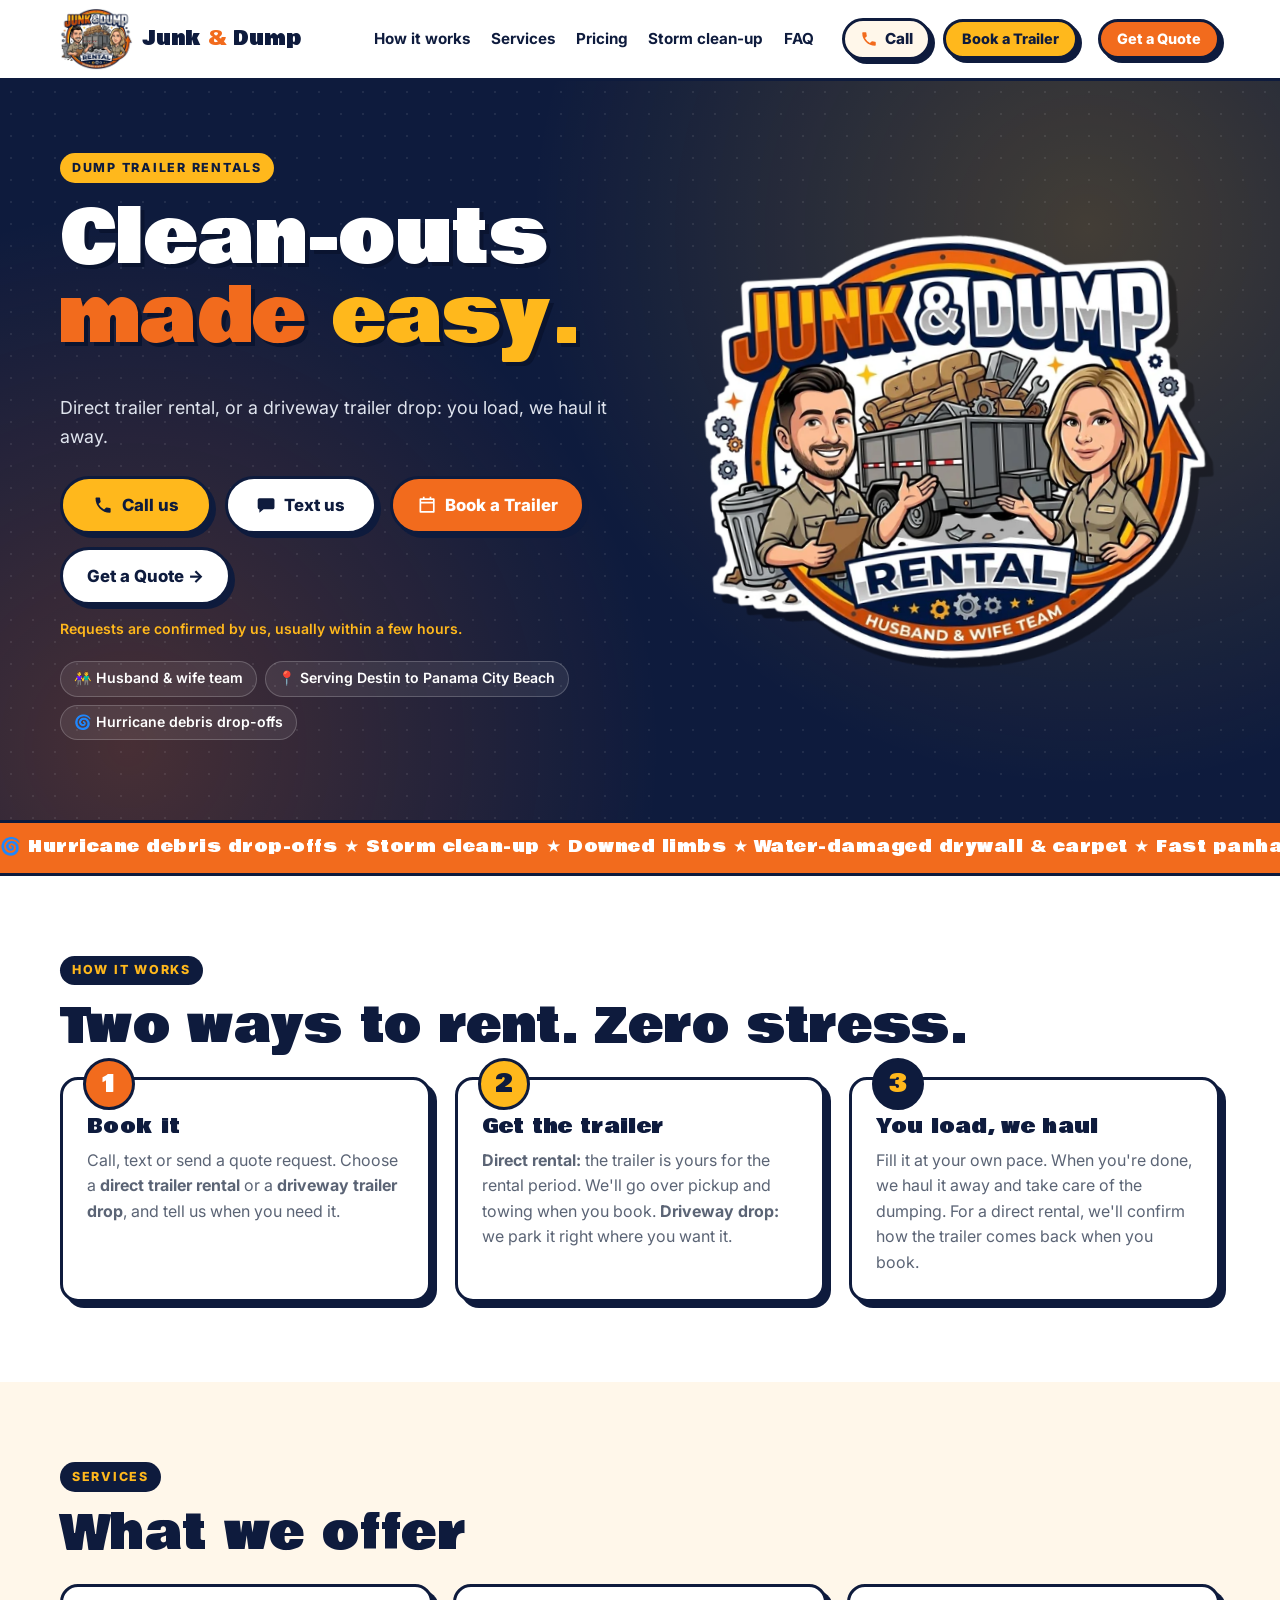
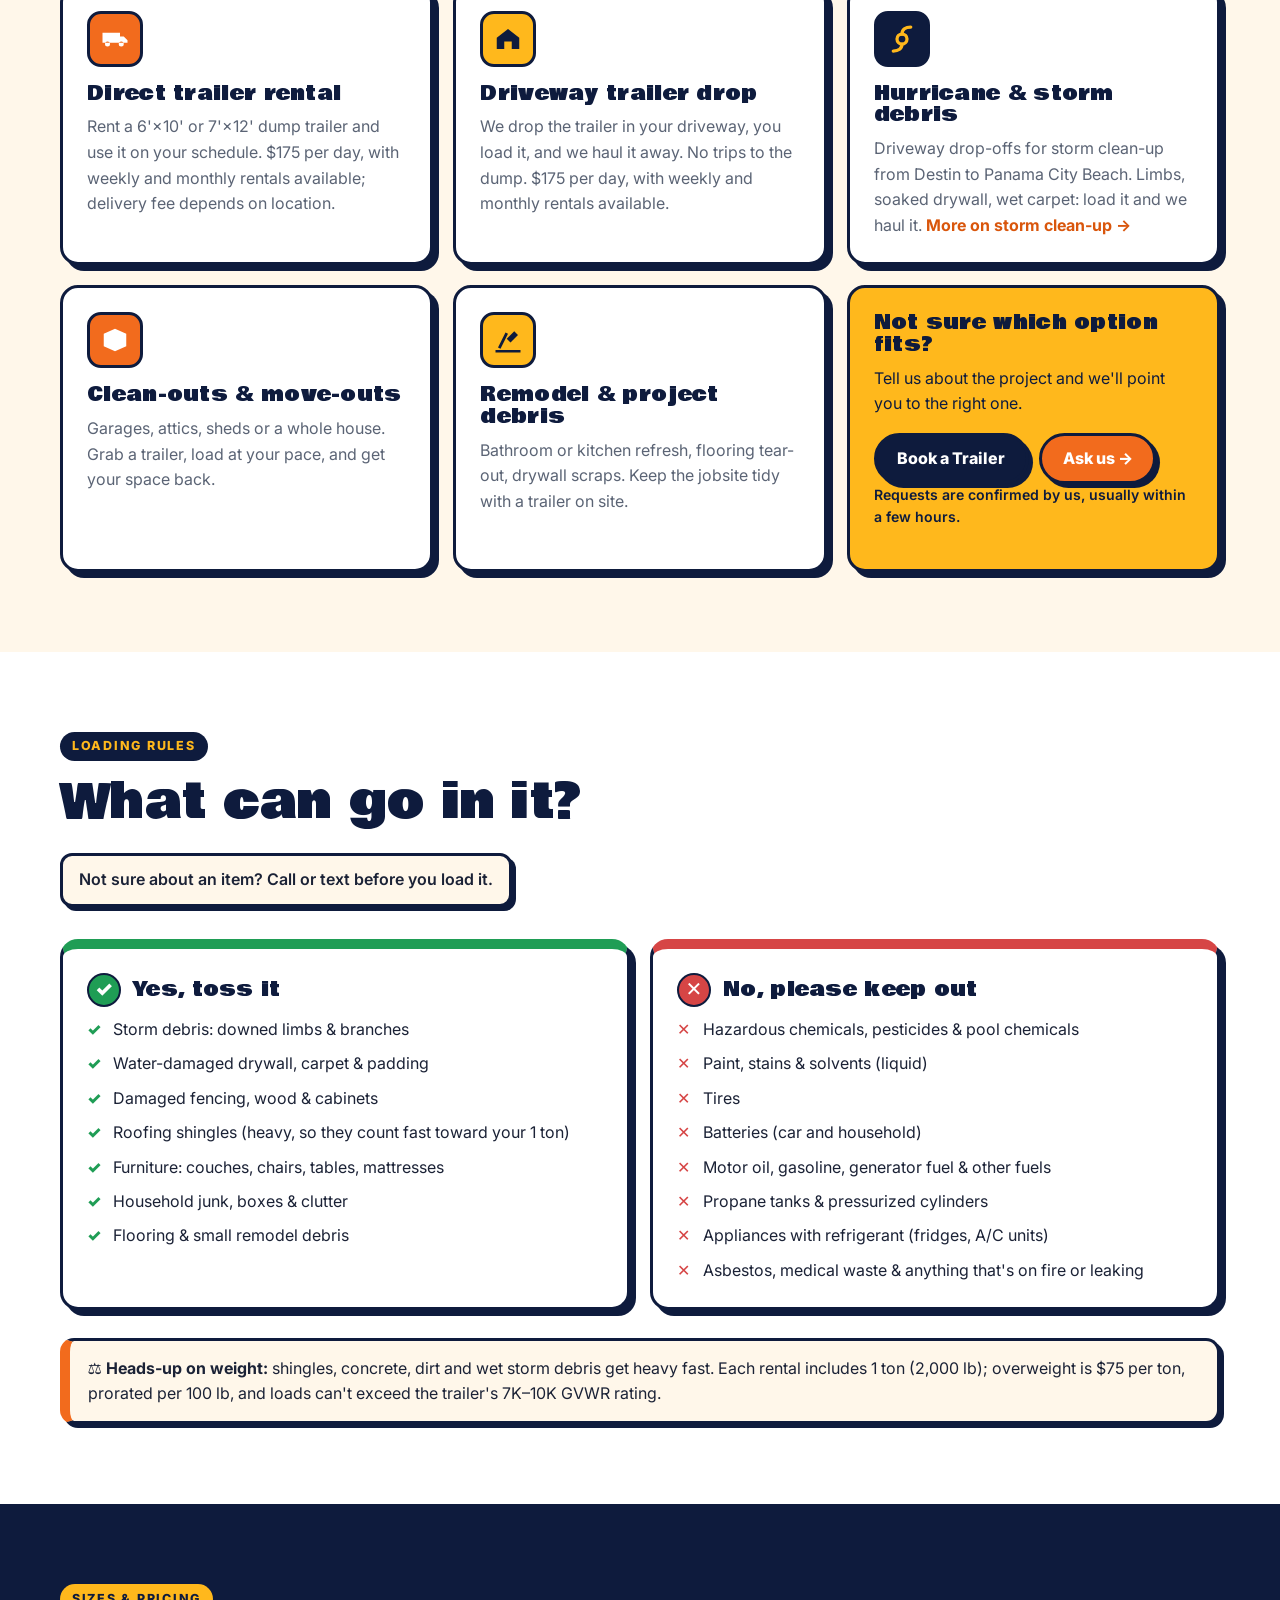
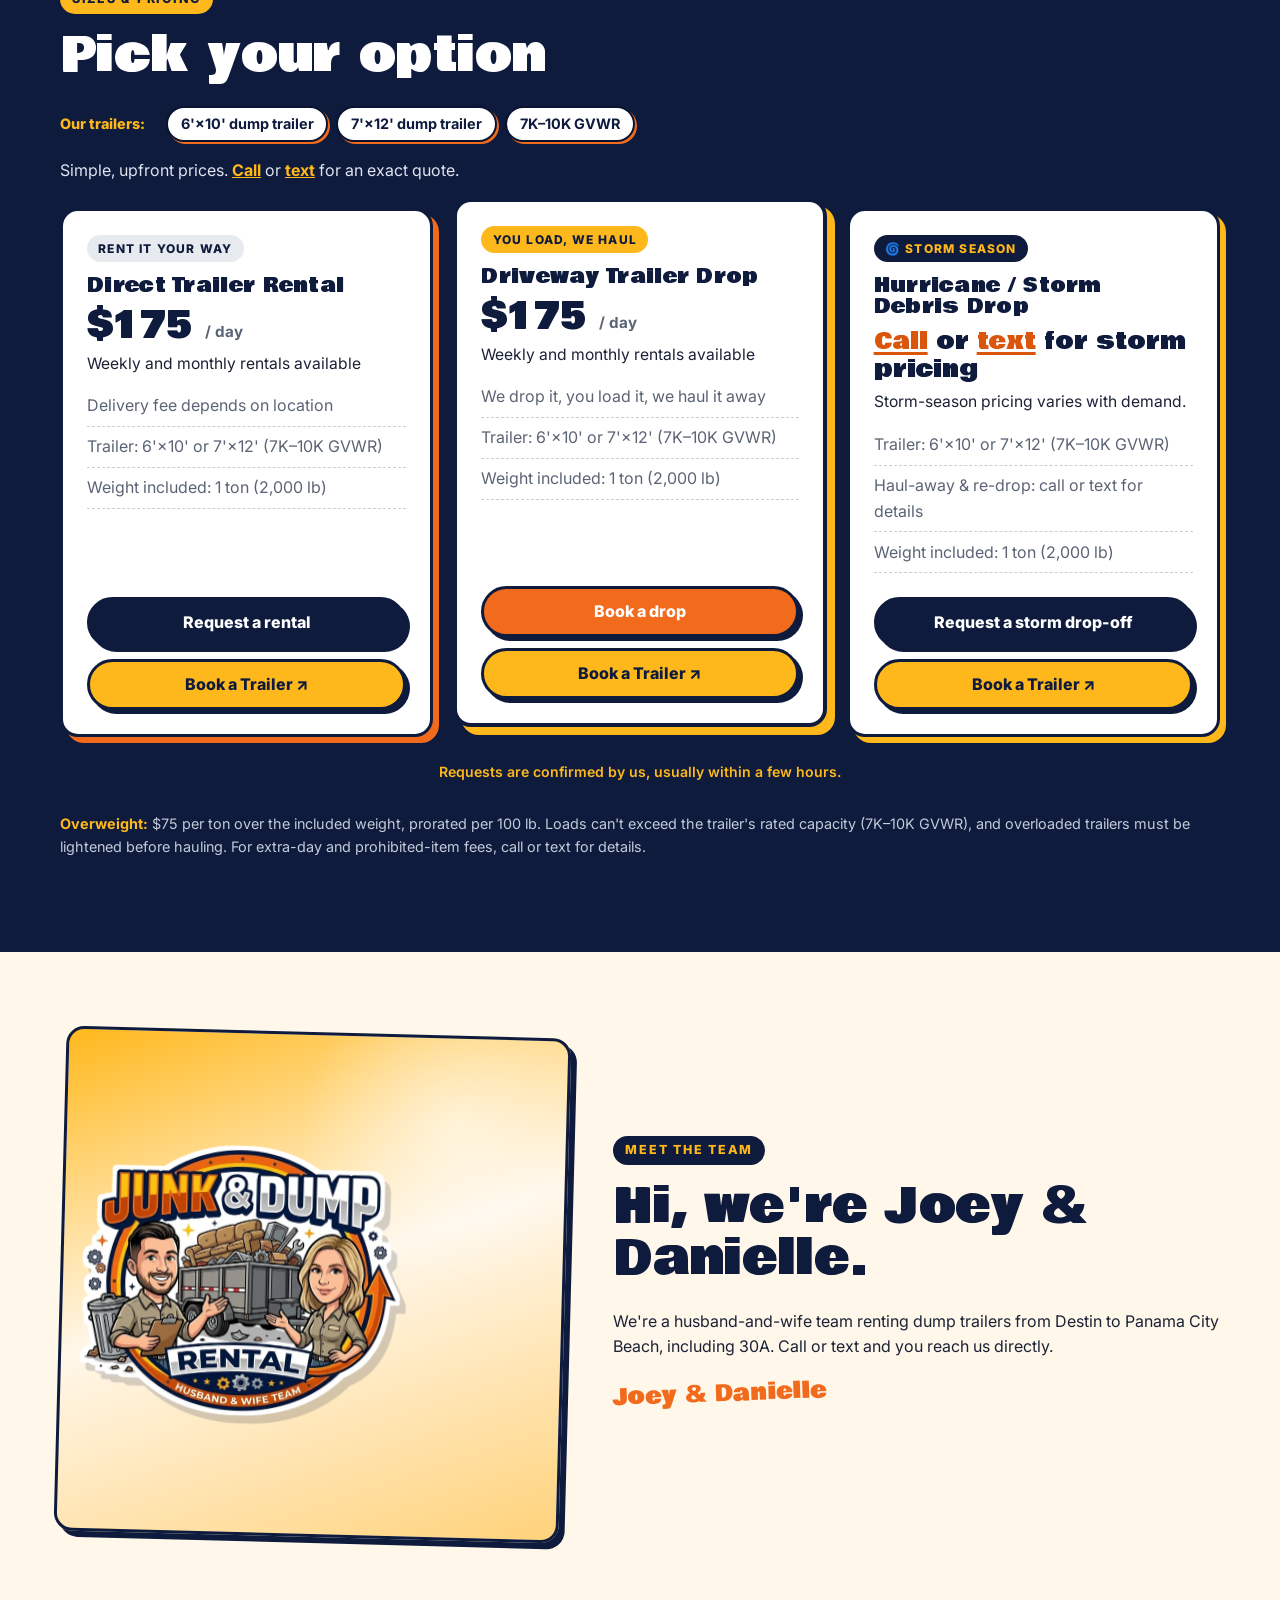
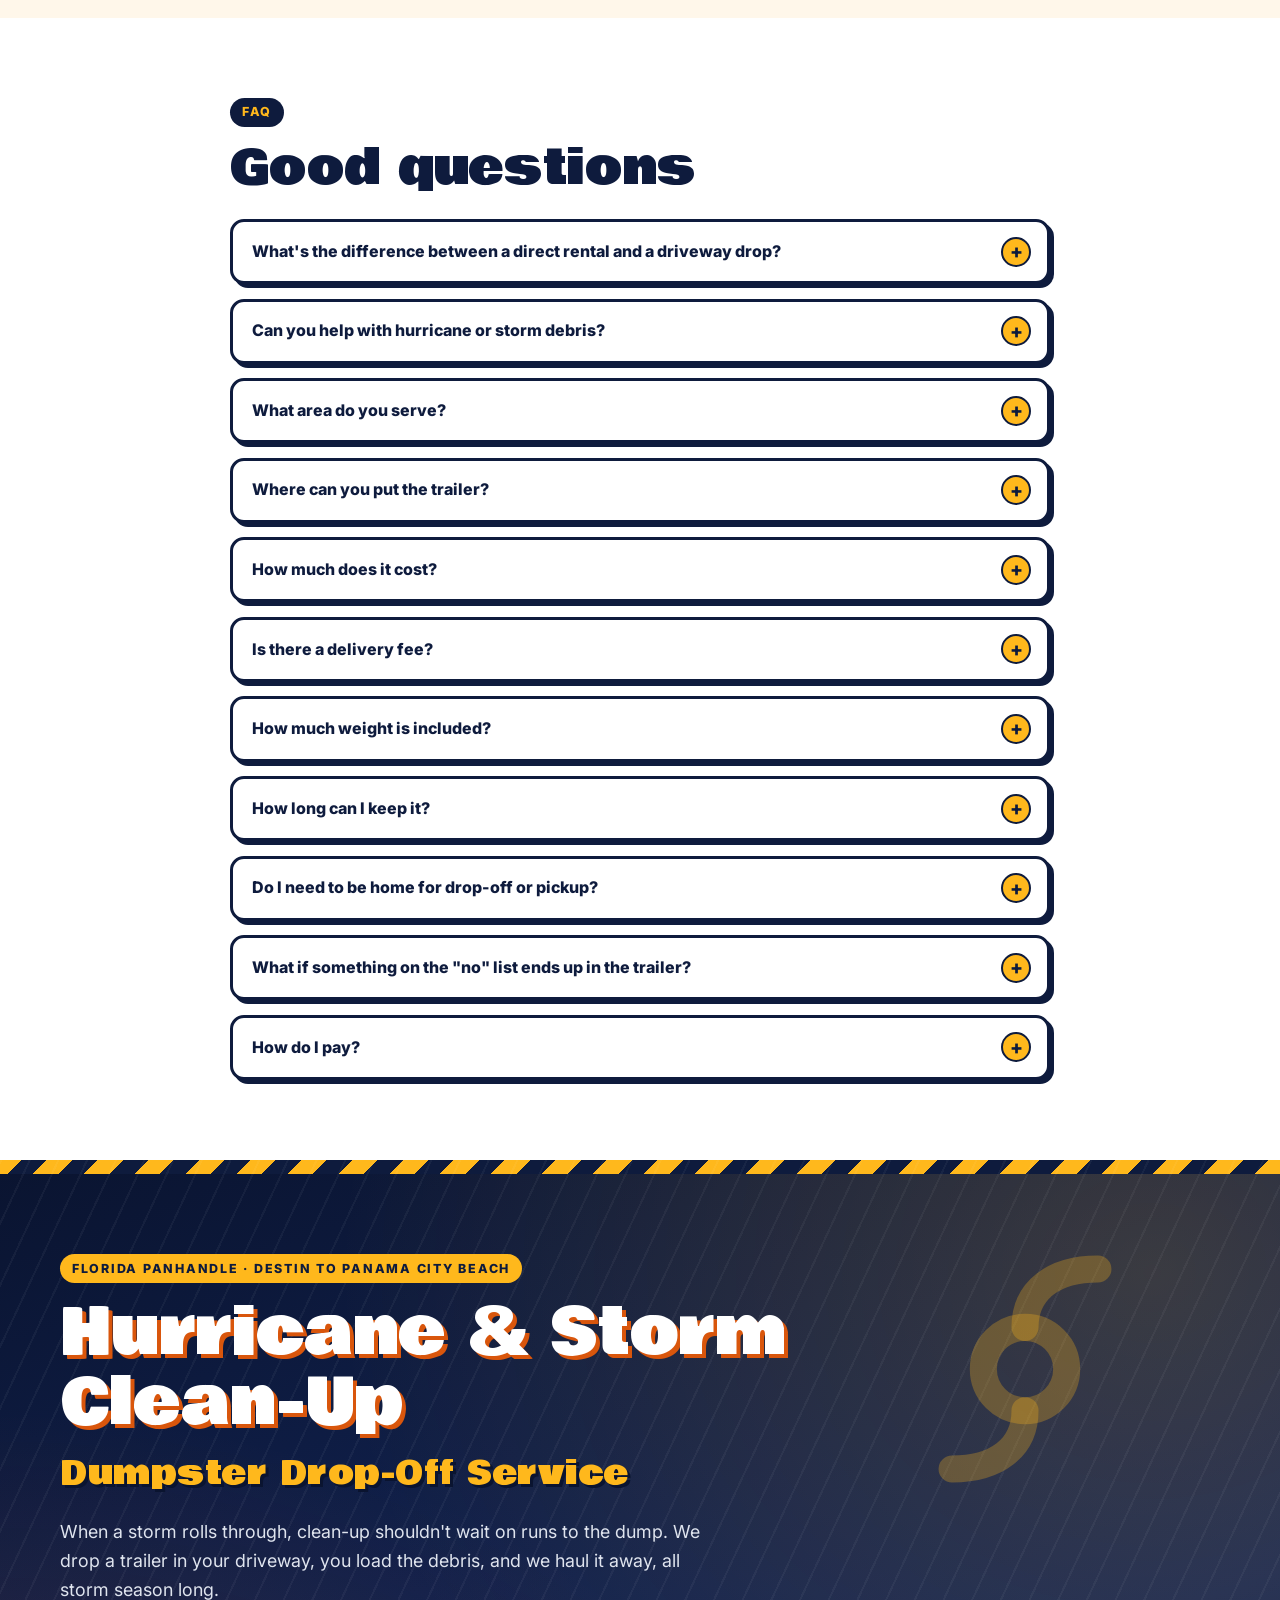
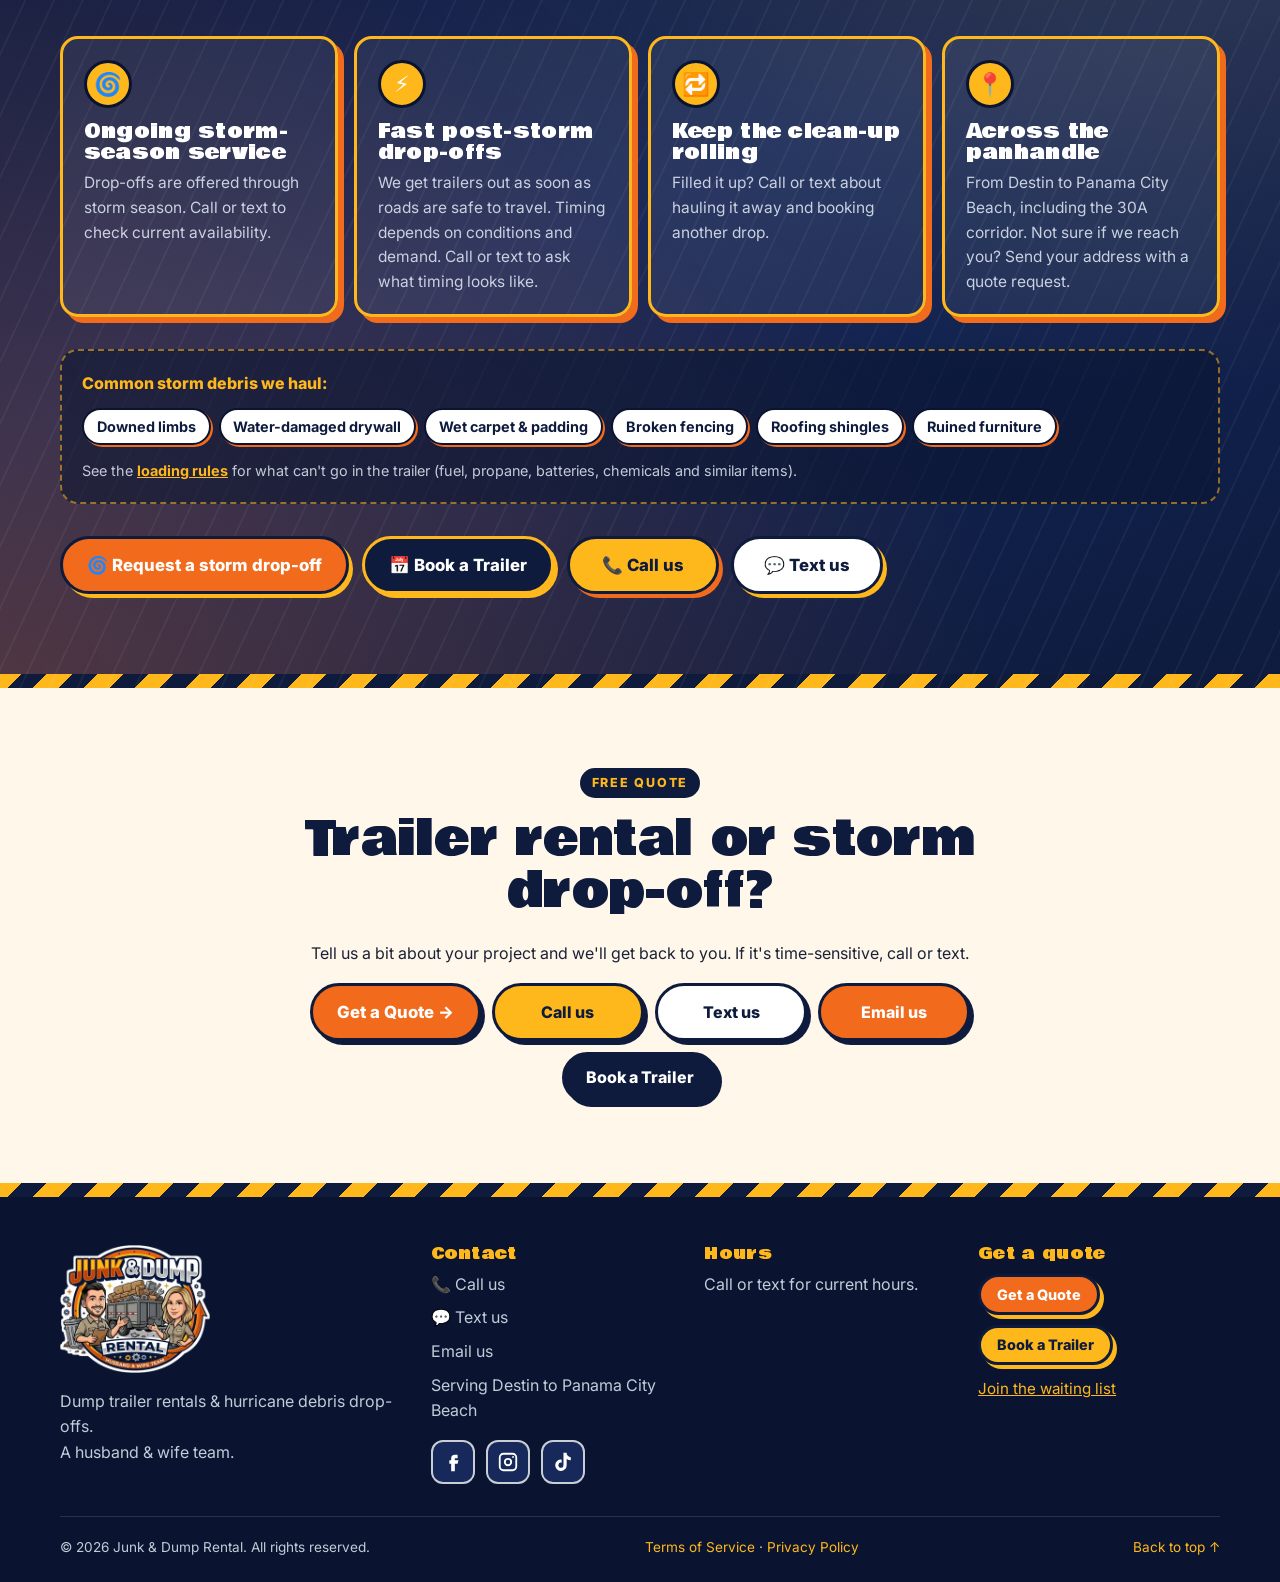
==== index.html @ f468b7db "Add waiting list page, link from quote page and homepage footer" ====
<!DOCTYPE html>
<html lang="en">
<head>
  <meta charset="utf-8">
  <meta name="viewport" content="width=device-width, initial-scale=1">
  <title>Junk &amp; Dump Rental | Dump Trailer Rental &amp; Hurricane Debris Drop-Offs – Destin to Panama City Beach, FL</title>
  <meta name="description" content="Junk &amp; Dump Rental is a husband-and-wife team offering direct dump trailer rentals, driveway trailer drops (you load, we haul it away) and hurricane &amp; storm debris drop-offs. Serving the Florida Panhandle from Destin to Panama City Beach, including 30A.">
  <meta name="theme-color" content="#0E1B3D">
  <link rel="canonical" href="https://www.oncommandresponse.com/">

  <!-- Open Graph / social preview -->
  <meta property="og:type" content="website">
  <meta property="og:site_name" content="Junk &amp; Dump Rental">
  <meta property="og:title" content="Junk &amp; Dump Rental – Dump trailers &amp; hurricane debris drop-offs">
  <meta property="og:description" content="Direct trailer rental, or a driveway trailer drop: you load, we haul it away. Hurricane &amp; storm clean-up drop-offs. Serving Destin to Panama City Beach, FL.">
  <meta property="og:url" content="https://www.oncommandresponse.com/">
  <meta property="og:image" content="https://www.oncommandresponse.com/assets/og-image.jpg">
  <meta property="og:image:width" content="1200">
  <meta property="og:image:height" content="630">
  <meta name="twitter:card" content="summary_large_image">
  <meta name="twitter:image" content="https://www.oncommandresponse.com/assets/og-image.jpg">

  <!-- Icons -->
  <link rel="icon" href="assets/favicon.ico" sizes="any">
  <link rel="icon" type="image/png" sizes="32x32" href="assets/favicon-32.png">
  <link rel="apple-touch-icon" href="assets/apple-touch-icon.png">

  <!-- Fonts -->
  <link rel="preconnect" href="https://fonts.googleapis.com">
  <link rel="preconnect" href="https://fonts.gstatic.com" crossorigin>
  <link href="https://fonts.googleapis.com/css2?family=Bowlby+One&family=Inter:wght@400;500;600;700;800&display=swap" rel="stylesheet">

  <link rel="preload" as="image" href="assets/logo-640.webp" type="image/webp">
  <link rel="stylesheet" href="styles.css">

  <script type="application/ld+json">
  {
    "@context": "https://schema.org",
    "@type": "LocalBusiness",
    "name": "Junk & Dump Rental",
    "description": "Direct dump trailer rental (6x10 and 7x12 dump trailers, 7K-10K GVWR), driveway trailer drops and hurricane/storm debris drop-offs by a husband-and-wife team. Serving the Florida Panhandle from Destin to Panama City Beach, including the 30A corridor.",
    "url": "https://www.oncommandresponse.com/",
    "logo": "https://www.oncommandresponse.com/assets/logo-640.png",
    "image": "https://www.oncommandresponse.com/assets/og-image.jpg",
    "telephone": "+1-850-660-9936",
    "priceRange": "$175/day; weekly and monthly rentals available",
    "makesOffer": [
      {
        "@type": "Offer",
        "name": "Direct trailer rental – daily",
        "description": "$175 per day; weekly and monthly rentals available. 6'x10' or 7'x12' dump trailer (7K–10K GVWR). Includes 1 ton (2,000 lb); overweight $75/ton prorated per 100 lb. Delivery fee depends on location.",
        "itemOffered": {"@type": "Service", "name": "Direct dump trailer rental"},
        "priceSpecification": {"@type": "UnitPriceSpecification", "price": 175, "priceCurrency": "USD", "referenceQuantity": {"@type": "QuantitativeValue", "value": 1, "unitCode": "DAY"}}
      },
      {
        "@type": "Offer",
        "name": "Driveway trailer drop (you load, we haul)",
        "description": "$175 per day; weekly and monthly rentals available. Includes 1 ton (2,000 lb); overweight $75/ton prorated per 100 lb.",
        "itemOffered": {"@type": "Service", "name": "Driveway dump trailer drop and haul-away"},
        "priceSpecification": {"@type": "UnitPriceSpecification", "price": 175, "priceCurrency": "USD", "referenceQuantity": {"@type": "QuantitativeValue", "value": 1, "unitCode": "DAY"}}
      }
    ],
    "areaServed": [
      {"@type": "City", "name": "Destin", "containedInPlace": {"@type": "State", "name": "Florida"}},
      {"@type": "City", "name": "Panama City Beach", "containedInPlace": {"@type": "State", "name": "Florida"}},
      {"@type": "Place", "name": "Scenic Highway 30A corridor, Florida"}
    ],
    "founder": [
      {"@type": "Person", "name": "Joseph Heidel"},
      {"@type": "Person", "name": "Danielle"}
    ],
    "sameAs": [
      "https://www.facebook.com/share/19p5dMJsrz/?mibextid=wwXIfr",
      "https://www.instagram.com/dump30a/",
      "https://www.tiktok.com/@dump30a"
    ]
  }
  </script>
</head>
<body>
  <a class="skip-link" href="#main">Skip to content</a>

  <!-- ============ HEADER ============ -->
  <header class="site-header" id="top">
    <div class="container header-inner">
      <a href="#top" class="brand" aria-label="Junk &amp; Dump Rental home">
        <img src="assets/logo-320.webp" width="320" height="272" alt="Junk &amp; Dump Rental logo" class="brand-logo">
        <span class="brand-name">Junk <span class="amp">&amp;</span> Dump</span>
      </a>
      <nav class="main-nav" id="main-nav" aria-label="Main">
        <a href="#how">How it works</a>
        <a href="#services">Services</a>
        <a href="#pricing">Pricing</a>
        <a href="#storm">Storm clean-up</a>
        <a href="#faq">FAQ</a>
        <a href="https://api.leadconnectorhq.com/widget/bookings/book-a-dump-trailer" class="nav-book" target="_blank" rel="noopener">Book a Trailer ↗</a>
      </nav>
      <a href="tel:+18506609936" class="header-phone" aria-label="Call Junk &amp; Dump">
        <svg aria-hidden="true" viewBox="0 0 24 24"><path d="M6.6 10.8a15.1 15.1 0 0 0 6.6 6.6l2.2-2.2a1 1 0 0 1 1-.25 11.4 11.4 0 0 0 3.6.57 1 1 0 0 1 1 1V20a1 1 0 0 1-1 1A17 17 0 0 1 3 4a1 1 0 0 1 1-1h3.5a1 1 0 0 1 1 1c0 1.25.2 2.45.57 3.57a1 1 0 0 1-.25 1z"/></svg>
        <span>Call</span>
      </a>
      <a href="https://api.leadconnectorhq.com/widget/bookings/book-a-dump-trailer" class="btn btn-gold btn-sm header-cta header-book" target="_blank" rel="noopener">Book a Trailer</a>
      <a href="assets/quote.html" class="btn btn-orange btn-sm header-cta">Get a Quote</a>
      <button class="nav-toggle" aria-controls="main-nav" aria-expanded="false" aria-label="Open menu">
        <span></span><span></span><span></span>
      </button>
    </div>
  </header>

  <main id="main">
    <!-- ============ HERO ============ -->
    <section class="hero">
      <div class="container hero-inner">
        <div class="hero-copy">
          <p class="eyebrow">Dump trailer rentals</p>
          <h1>Clean-outs <span class="hl-orange">made</span> <span class="hl-gold">easy.</span></h1>
          <p class="lead">Direct trailer rental, or a driveway trailer drop: you load, we haul it away.</p>
          <div class="hero-ctas">
            <a href="tel:+18506609936" class="btn btn-gold btn-lg" aria-label="Call Junk &amp; Dump">
              <svg aria-hidden="true" viewBox="0 0 24 24"><path d="M6.6 10.8a15.1 15.1 0 0 0 6.6 6.6l2.2-2.2a1 1 0 0 1 1-.25 11.4 11.4 0 0 0 3.6.57 1 1 0 0 1 1 1V20a1 1 0 0 1-1 1A17 17 0 0 1 3 4a1 1 0 0 1 1-1h3.5a1 1 0 0 1 1 1c0 1.25.2 2.45.57 3.57a1 1 0 0 1-.25 1z"/></svg>
              Call us
            </a>
            <a href="sms:+18506609936" class="btn btn-outline btn-lg" aria-label="Text Junk &amp; Dump">
              <svg aria-hidden="true" viewBox="0 0 24 24"><path d="M4 4h16a2 2 0 0 1 2 2v9a2 2 0 0 1-2 2H9l-5 4v-4H4a2 2 0 0 1-2-2V6a2 2 0 0 1 2-2z"/></svg>
              Text us
            </a>
            <a href="https://api.leadconnectorhq.com/widget/bookings/book-a-dump-trailer" class="btn btn-orange btn-lg btn-book" target="_blank" rel="noopener"><svg aria-hidden="true" viewBox="0 0 24 24"><path d="M7 2h2v2h6V2h2v2h3a1 1 0 0 1 1 1v15a1 1 0 0 1-1 1H4a1 1 0 0 1-1-1V5a1 1 0 0 1 1-1h3zm12 8H5v9h14zM5 6v2h14V6z"/></svg>
              Book a Trailer</a>
            <a href="assets/quote.html" class="btn btn-outline btn-lg">Get a Quote →</a>
          </div>
          <p class="book-note book-note-light">Requests are confirmed by us, usually within a few hours.</p>
          <ul class="hero-badges">
            <li>👫 Husband &amp; wife team</li>
            <li>📍 Serving Destin to Panama City Beach</li>
            <li>🌀 Hurricane debris drop-offs</li>
          </ul>
        </div>
        <div class="hero-art">
          <div class="sticker-wrap">
            <picture>
              <source srcset="assets/logo-640.webp" type="image/webp">
              <img src="assets/logo-640.png" width="640" height="543" alt="Junk &amp; Dump Rental – cartoon of Joey and Danielle with a dump trailer full of junk" class="hero-logo">
            </picture>
          </div>
        </div>
      </div>
    </section>

    <!-- Ticker: hurricane messaging -->
    <div class="ticker" aria-hidden="true">
      <div class="ticker-track">
        <span>🌀 Hurricane debris drop-offs ★ Storm clean-up ★ Downed limbs ★ Water-damaged drywall &amp; carpet ★ Fast panhandle drop-offs ★ Destin to Panama City Beach ★ You load, we haul ★&nbsp;</span>
        <span>🌀 Hurricane debris drop-offs ★ Storm clean-up ★ Downed limbs ★ Water-damaged drywall &amp; carpet ★ Fast panhandle drop-offs ★ Destin to Panama City Beach ★ You load, we haul ★&nbsp;</span>
      </div>
    </div>

    <!-- ============ HOW IT WORKS ============ -->
    <section class="section" id="how">
      <div class="container">
        <p class="eyebrow eyebrow-dark">How it works</p>
        <h2>Two ways to rent. Zero stress.</h2>
        <ol class="steps">
          <li class="card step">
            <span class="step-num">1</span>
            <h3>Book it</h3>
            <p>Call, text or send a quote request. Choose a <strong>direct trailer rental</strong> or a <strong>driveway trailer drop</strong>, and tell us when you need it.</p>
          </li>
          <li class="card step">
            <span class="step-num">2</span>
            <h3>Get the trailer</h3>
            <p><strong>Direct rental:</strong> the trailer is yours for the rental period. We'll go over pickup and towing when you book. <strong>Driveway drop:</strong> we park it right where you want it.</p>
          </li>
          <li class="card step">
            <span class="step-num">3</span>
            <h3>You load, we haul</h3>
            <p>Fill it at your own pace. When you're done, we haul it away and take care of the dumping. For a direct rental, we'll confirm how the trailer comes back when you book.</p>
          </li>
        </ol>
      </div>
    </section>

    <!-- ============ SERVICES ============ -->
    <section class="section section-cream" id="services">
      <div class="container">
        <p class="eyebrow eyebrow-dark">Services</p>
        <h2>What we offer</h2>
        <div class="grid services">
          <article class="card service">
            <div class="icon icon-orange"><svg viewBox="0 0 24 24" aria-hidden="true"><path d="M2 7h14v8H2zM16 10h3l3 3v2h-6zM6 18a2 2 0 1 0 0-4 2 2 0 0 0 0 4zm11 0a2 2 0 1 0 0-4 2 2 0 0 0 0 4z"/></svg></div>
            <h3>Direct trailer rental</h3>
            <p>Rent a 6'×10' or 7'×12' dump trailer and use it on your schedule. $175 per day, with weekly and monthly rentals available; delivery fee depends on location.</p>
          </article>
          <article class="card service">
            <div class="icon icon-gold"><svg viewBox="0 0 24 24" aria-hidden="true"><path d="M3 11 12 4l9 7v9h-6v-6H9v6H3z"/></svg></div>
            <h3>Driveway trailer drop</h3>
            <p>We drop the trailer in your driveway, you load it, and we haul it away. No trips to the dump. $175 per day, with weekly and monthly rentals available.</p>
          </article>
          <article class="card service">
            <div class="icon icon-navy"><svg viewBox="0 0 24 24" aria-hidden="true"><g class="hurricane-sym" fill="none" stroke="currentColor" stroke-width="2.6" stroke-linecap="round"><circle cx="12" cy="12" r="4"/><path d="M12 8c0-3.6 2.8-5.6 7-5.6"/><path d="M12 16c0 3.6-2.8 5.6-7 5.6"/></g></svg></div>
            <h3>Hurricane &amp; storm debris</h3>
            <p>Driveway drop-offs for storm clean-up from Destin to Panama City Beach. Limbs, soaked drywall, wet carpet: load it and we haul it. <a href="#storm" class="inline-link">More on storm clean-up →</a></p>
          </article>
          <article class="card service">
            <div class="icon icon-orange"><svg viewBox="0 0 24 24" aria-hidden="true"><path d="M3 7l9-4 9 4v10l-9 4-9-4zm9 2L5.5 6.2M12 9l6.5-2.8M12 9v11"/></svg></div>
            <h3>Clean-outs &amp; move-outs</h3>
            <p>Garages, attics, sheds or a whole house. Grab a trailer, load at your pace, and get your space back.</p>
          </article>
          <article class="card service">
            <div class="icon icon-gold"><svg viewBox="0 0 24 24" aria-hidden="true"><path d="M2 20h20v2H2zM4 18l6-12 2 1-6 12zm9-9 4-4 3 3-4 4zm-2 2 2-2 3 3-2 2z"/></svg></div>
            <h3>Remodel &amp; project debris</h3>
            <p>Bathroom or kitchen refresh, flooring tear-out, drywall scraps. Keep the jobsite tidy with a trailer on site.</p>
          </article>
          <article class="card service service-cta">
            <h3>Not sure which option fits?</h3>
            <p>Tell us about the project and we'll point you to the right one.</p>
            <div class="card-ctas">
              <a href="https://api.leadconnectorhq.com/widget/bookings/book-a-dump-trailer" class="btn btn-navy btn-book" target="_blank" rel="noopener">Book a Trailer</a>
              <a href="assets/quote.html" class="btn btn-orange">Ask us →</a>
            </div>
            <p class="book-note">Requests are confirmed by us, usually within a few hours.</p>
          </article>
        </div>
      </div>
    </section>

    <!-- ============ WHAT CAN GO IN ============ -->
    <section class="section" id="what-goes">
      <div class="container">
        <p class="eyebrow eyebrow-dark">Loading rules</p>
        <h2>What can go in it?</h2>
        <p class="rules-note">Not sure about an item? Call or text before you load it.</p>
        <div class="grid yesno">
          <div class="card yes">
            <h3><span class="badge badge-yes">✓</span> Yes, toss it</h3>
            <ul>
              <li>Storm debris: downed limbs &amp; branches</li>
              <li>Water-damaged drywall, carpet &amp; padding</li>
              <li>Damaged fencing, wood &amp; cabinets</li>
              <li>Roofing shingles (heavy, so they count fast toward your 1 ton)</li>
              <li>Furniture: couches, chairs, tables, mattresses</li>
              <li>Household junk, boxes &amp; clutter</li>
              <li>Flooring &amp; small remodel debris</li>
            </ul>
          </div>
          <div class="card no">
            <h3><span class="badge badge-no">✕</span> No, please keep out</h3>
            <ul>
              <li>Hazardous chemicals, pesticides &amp; pool chemicals</li>
              <li>Paint, stains &amp; solvents (liquid)</li>
              <li>Tires</li>
              <li>Batteries (car and household)</li>
              <li>Motor oil, gasoline, generator fuel &amp; other fuels</li>
              <li>Propane tanks &amp; pressurized cylinders</li>
              <li>Appliances with refrigerant (fridges, A/C units)</li>
              <li>Asbestos, medical waste &amp; anything that's on fire or leaking</li>
            </ul>
          </div>
        </div>
        <p class="weight-note">⚖️ <strong>Heads-up on weight:</strong> shingles, concrete, dirt and wet storm debris get heavy fast. Each rental includes 1 ton (2,000 lb); overweight is $75 per ton, prorated per 100 lb, and loads can't exceed the trailer's 7K–10K GVWR rating.</p>
      </div>
    </section>

    <!-- ============ PRICING ============ -->
    <section class="section section-navy" id="pricing">
      <div class="container">
        <p class="eyebrow">Sizes &amp; pricing</p>
        <h2>Pick your option</h2>
        <ul class="chips trailer-chips" aria-label="Our trailers">
          <li class="chips-label">Our trailers:</li>
          <li>6'×10' dump trailer</li>
          <li>7'×12' dump trailer</li>
          <li>7K–10K GVWR</li>
        </ul>
        <p class="section-sub">Simple, upfront prices. <a href="tel:+18506609936" class="link-gold" aria-label="Call Junk &amp; Dump">Call</a> or <a href="sms:+18506609936" class="link-gold" aria-label="Text Junk &amp; Dump">text</a> for an exact quote.</p>
        <div class="grid pricing">
          <article class="card price-card">
            <p class="price-tag">Rent it your way</p>
            <h3>Direct Trailer Rental</h3>
            <p class="price">$175 <span class="price-unit">/ day</span></p>
            <p class="price-alt">Weekly and monthly rentals available</p>
            <ul>
              <li>Delivery fee depends on location</li>
              <li>Trailer: 6'×10' or 7'×12' (7K–10K GVWR)</li>
              <li>Weight included: 1 ton (2,000 lb)</li>
            </ul>
            <a href="assets/quote.html?project=Direct%20trailer%20rental" class="btn btn-navy">Request a rental</a>
            <a href="https://api.leadconnectorhq.com/widget/bookings/book-a-dump-trailer" class="btn btn-gold btn-book price-book" target="_blank" rel="noopener">Book a Trailer ↗</a>
          </article>
          <article class="card price-card featured">
            <p class="price-tag price-tag-gold">You load, we haul</p>
            <h3>Driveway Trailer Drop</h3>
            <p class="price">$175 <span class="price-unit">/ day</span></p>
            <p class="price-alt">Weekly and monthly rentals available</p>
            <ul>
              <li>We drop it, you load it, we haul it away</li>
              <li>Trailer: 6'×10' or 7'×12' (7K–10K GVWR)</li>
              <li>Weight included: 1 ton (2,000 lb)</li>
            </ul>
            <a href="assets/quote.html?project=Driveway%20trailer%20drop" class="btn btn-orange">Book a drop</a>
            <a href="https://api.leadconnectorhq.com/widget/bookings/book-a-dump-trailer" class="btn btn-gold btn-book price-book" target="_blank" rel="noopener">Book a Trailer ↗</a>
          </article>
          <article class="card price-card storm-card">
            <p class="price-tag price-tag-storm">🌀 Storm season</p>
            <h3>Hurricane / Storm Debris Drop</h3>
            <p class="price price-call"><a href="tel:+18506609936" aria-label="Call Junk &amp; Dump">Call</a> or <a href="sms:+18506609936" aria-label="Text Junk &amp; Dump">text</a> for storm pricing</p>
            <p class="price-alt">Storm-season pricing varies with demand.</p>
            <ul>
              <li>Trailer: 6'×10' or 7'×12' (7K–10K GVWR)</li>
              <li>Haul-away &amp; re-drop: call or text for details</li>
              <li>Weight included: 1 ton (2,000 lb)</li>
            </ul>
            <a href="assets/quote.html?project=Hurricane/storm%20clean-up%20services" class="btn btn-navy">Request a storm drop-off</a>
            <a href="https://api.leadconnectorhq.com/widget/bookings/book-a-dump-trailer" class="btn btn-gold btn-book price-book" target="_blank" rel="noopener">Book a Trailer ↗</a>
          </article>
        </div>
        <p class="book-note book-note-light book-note-center">Requests are confirmed by us, usually within a few hours.</p>
        <p class="fine-print"><strong>Overweight:</strong> $75 per ton over the included weight, prorated per 100 lb. Loads can't exceed the trailer's rated capacity (7K–10K GVWR), and overloaded trailers must be lightened before hauling. For extra-day and prohibited-item fees, call or text for details.</p>
      </div>
    </section>

    <!-- ============ TEAM ============ -->
    <section class="section section-cream" id="team">
      <div class="container team">
        <div class="team-mark">
          <picture>
            <source srcset="assets/logo-640.webp" type="image/webp">
            <img src="assets/logo-640.png" width="640" height="543" alt="Junk &amp; Dump Rental logo: Joey and Danielle with a dump trailer">
          </picture>
        </div>
        <div class="team-copy">
          <p class="eyebrow eyebrow-dark">Meet the team</p>
          <h2>Hi, we're Joey &amp; Danielle.</h2>
          <p>We're a husband-and-wife team renting dump trailers from Destin to Panama City Beach, including 30A. Call or text and you reach us directly.</p>
          <p class="signature">Joey &amp; Danielle</p>
        </div>
      </div>
    </section>

    <!-- ============ FAQ ============ -->
    <section class="section" id="faq">
      <div class="container narrow">
        <p class="eyebrow eyebrow-dark">FAQ</p>
        <h2>Good questions</h2>
        <div class="faq">
          <details name="faq">
            <summary>What's the difference between a direct rental and a driveway drop?</summary>
            <p>With a <strong>driveway drop</strong>, we bring the trailer to you, you load it, and we haul it away. A <strong>direct rental</strong> means you rent the trailer for your own project: $175 per day, with weekly and monthly rentals available, plus a delivery fee that depends on your location. We'll confirm pickup, towing, and return details when you book.</p>
          </details>
          <details name="faq">
            <summary>Can you help with hurricane or storm debris?</summary>
            <p>Yes. We offer driveway trailer drop-offs for storm clean-up across the Florida Panhandle, from Destin to Panama City Beach: we drop the trailer, you load the debris, and we haul it away. After a big storm, timing depends on road conditions, safety and demand, so we can't promise a specific arrival time. Book as early as you can, or call or text to ask what timing looks like.</p>
          </details>
          <details name="faq">
            <summary>What area do you serve?</summary>
            <p>We serve the Florida Panhandle from Destin to Panama City Beach, including the 30A corridor in between. Just outside that stretch? <a href="tel:+18506609936" aria-label="Call Junk &amp; Dump">Call</a> or <a href="sms:+18506609936" aria-label="Text Junk &amp; Dump">text</a> us and ask.</p>
          </details>
          <details name="faq">
            <summary>Where can you put the trailer?</summary>
            <p>Most customers have it placed on a driveway. If you want it on the street, check with your city, county or HOA first, since some require a permit. Let us know about tight spots, gates, low branches or storm debris in the way when you book.</p>
          </details>
          <details name="faq">
            <summary>How much does it cost?</summary>
            <p><strong>Direct trailer rental:</strong> $175 per day, with weekly and monthly rentals available, plus a delivery fee that depends on location. <strong>Driveway trailer drop</strong> (you load, we haul): $175 per day, with weekly and monthly rentals available. <strong>Hurricane / storm debris drops:</strong> <a href="tel:+18506609936" aria-label="Call Junk &amp; Dump">call</a> or <a href="sms:+18506609936" aria-label="Text Junk &amp; Dump">text</a> us for storm pricing, which varies with demand during storm season. Every option includes 1 ton (2,000 lb) of weight; overweight is $75 per ton over that, prorated per 100 lb. For extra-day and prohibited-item fees, call or text for details.</p>
          </details>
          <details name="faq">
            <summary>Is there a delivery fee?</summary>
            <p>For direct trailer rentals, the delivery fee depends on your location. Send your address or ZIP with a quote request, or call or text us, and we'll let you know.</p>
          </details>
          <details name="faq">
            <summary>How much weight is included?</summary>
            <p>Each rental includes <strong>1 ton (2,000 lb)</strong>. Over that, it's $75 per ton, prorated per 100 lb (for example, 300 lb over is $22.50). Loads can't exceed the trailer's rated capacity (7K–10K GVWR), and an overloaded trailer has to be lightened before we can haul it. <strong>Heads-up:</strong> shingles, concrete, dirt and wet storm debris get heavy fast, so ask us if you're unsure.</p>
          </details>
          <details name="faq">
            <summary>How long can I keep it?</summary>
            <p>As long as you need it. Direct rentals and driveway drops are both $175 per day, with weekly and monthly rentals available. Need more time? Call or text and ask.</p>
          </details>
          <details name="faq">
            <summary>Do I need to be home for drop-off or pickup?</summary>
            <p>Not usually. As long as the spot is clear and we know where to place it, we can drop off and pick up while you're out.</p>
          </details>
          <details name="faq">
            <summary>What if something on the "no" list ends up in the trailer?</summary>
            <p>We may need to remove it before dumping, and extra fees can apply. Call or text for details. When in doubt, ask us first and we're happy to help you figure out where it can go.</p>
          </details>
          <details name="faq">
            <summary>How do I pay?</summary>
            <p><a href="tel:+18506609936" aria-label="Call Junk &amp; Dump">Call</a> or <a href="sms:+18506609936" aria-label="Text Junk &amp; Dump">text</a> us and we'll tell you how to pay.</p>
          </details>
        </div>
      </div>
    </section>

    <!-- ============ HURRICANE & STORM CLEAN-UP ============ -->
    <section class="storm" id="storm">
      <div class="hazard" aria-hidden="true"></div>
      <div class="storm-inner container">
        <div class="storm-head">
          <svg class="storm-swirl" viewBox="0 0 24 24" aria-hidden="true"><g class="hurricane-sym" fill="none" stroke="currentColor" stroke-width="2.6" stroke-linecap="round"><circle cx="12" cy="12" r="4"/><path d="M12 8c0-3.6 2.8-5.6 7-5.6"/><path d="M12 16c0 3.6-2.8 5.6-7 5.6"/></g></svg>
          <p class="eyebrow">Florida Panhandle · Destin to Panama City Beach</p>
          <h2>Hurricane &amp; Storm Clean-Up<span class="storm-sub">Dumpster Drop-Off Service</span></h2>
          <p class="storm-lead">When a storm rolls through, clean-up shouldn't wait on runs to the dump. We drop a trailer in your driveway, you load the debris, and we haul it away, all storm season long.</p>
        </div>

        <ul class="storm-grid">
          <li class="storm-tile">
            <span class="storm-ico">🌀</span>
            <h3>Ongoing storm-season service</h3>
            <p>Drop-offs are offered through storm season. Call or text to check current availability.</p>
          </li>
          <li class="storm-tile">
            <span class="storm-ico">⚡</span>
            <h3>Fast post-storm drop-offs</h3>
            <p>We get trailers out as soon as roads are safe to travel. Timing depends on conditions and demand. Call or text to ask what timing looks like.</p>
          </li>
          <li class="storm-tile">
            <span class="storm-ico">🔁</span>
            <h3>Keep the clean-up rolling</h3>
            <p>Filled it up? Call or text about hauling it away and booking another drop.</p>
          </li>
          <li class="storm-tile">
            <span class="storm-ico">📍</span>
            <h3>Across the panhandle</h3>
            <p>From Destin to Panama City Beach, including the 30A corridor. Not sure if we reach you? Send your address with a quote request.</p>
          </li>
        </ul>

        <div class="storm-debris">
          <p class="storm-debris-label">Common storm debris we haul:</p>
          <ul class="chips">
            <li>Downed limbs</li>
            <li>Water-damaged drywall</li>
            <li>Wet carpet &amp; padding</li>
            <li>Broken fencing</li>
            <li>Roofing shingles</li>
            <li>Ruined furniture</li>
          </ul>
          <p class="storm-note">See the <a href="#what-goes">loading rules</a> for what can't go in the trailer (fuel, propane, batteries, chemicals and similar items).</p>
        </div>

        <div class="storm-ctas">
          <a href="assets/quote.html?project=Hurricane/storm%20clean-up%20services" class="btn btn-orange btn-lg">🌀 Request a storm drop-off</a>
          <a href="https://api.leadconnectorhq.com/widget/bookings/book-a-dump-trailer" class="btn btn-navy btn-lg btn-book" target="_blank" rel="noopener">📅 Book a Trailer</a>
          <a href="tel:+18506609936" class="btn btn-gold btn-lg" aria-label="Call Junk &amp; Dump">📞 Call us</a>
          <a href="sms:+18506609936" class="btn btn-outline btn-lg" aria-label="Text Junk &amp; Dump">💬 Text us</a>
        </div>
      </div>
      <div class="hazard" aria-hidden="true"></div>
    </section>

    <!-- ============ GET A QUOTE (CTA) ============ -->
    <section class="section section-cream" id="get-quote">
      <div class="container quote-cta">
        <p class="eyebrow eyebrow-dark">Free quote</p>
        <h2>Trailer rental or storm drop-off?</h2>
        <p>Tell us a bit about your project and we'll get back to you. If it's time-sensitive, call or text.</p>
        <p class="quote-contact">
          <a href="assets/quote.html" class="btn btn-orange btn-lg">Get a Quote →</a>
          <a href="tel:+18506609936" class="btn btn-gold" aria-label="Call Junk &amp; Dump">Call us</a>
          <a href="sms:+18506609936" class="btn btn-outline" aria-label="Text Junk &amp; Dump">Text us</a>
          <a href="mailto:Joseph.heidel@gmail.com" class="btn btn-orange" aria-label="Email Junk &amp; Dump">Email us</a>
          <a href="https://api.leadconnectorhq.com/widget/bookings/book-a-dump-trailer" class="btn btn-navy btn-book" target="_blank" rel="noopener">Book a Trailer</a>
        </p>
      </div>
    </section>
  </main>

  <!-- ============ FOOTER ============ -->
  <footer class="site-footer">
    <div class="hazard" aria-hidden="true"></div>
    <div class="container footer-inner">
      <div class="footer-brand">
        <img src="assets/logo-320.webp" width="320" height="272" alt="" class="footer-logo" loading="lazy">
        <p>Dump trailer rentals &amp; hurricane debris drop-offs.<br>A husband &amp; wife team.</p>
      </div>
      <div>
        <h4>Contact</h4>
        <ul class="footer-list">
          <li><a href="tel:+18506609936" aria-label="Call Junk &amp; Dump">📞 Call us</a></li>
          <li><a href="sms:+18506609936" aria-label="Text Junk &amp; Dump">💬 Text us</a></li>
          <li><a href="mailto:Joseph.heidel@gmail.com" aria-label="Email Junk &amp; Dump">Email us</a></li>
          <li>Serving Destin to Panama City Beach</li>
        </ul>
        <div class="social">
          <a href="https://www.facebook.com/share/19p5dMJsrz/?mibextid=wwXIfr" target="_blank" rel="noopener" aria-label="Junk &amp; Dump on Facebook">
            <svg viewBox="0 0 24 24" aria-hidden="true"><path d="M14 8h3V4h-3a4 4 0 0 0-4 4v2H8v4h2v8h4v-8h3l1-4h-4V8z"/></svg>
          </a>
          <a href="https://www.instagram.com/dump30a/" target="_blank" rel="noopener" aria-label="Junk &amp; Dump on Instagram">
            <svg viewBox="0 0 24 24" aria-hidden="true"><path d="M7 2h10a5 5 0 0 1 5 5v10a5 5 0 0 1-5 5H7a5 5 0 0 1-5-5V7a5 5 0 0 1 5-5zm0 2a3 3 0 0 0-3 3v10a3 3 0 0 0 3 3h10a3 3 0 0 0 3-3V7a3 3 0 0 0-3-3zm5 3.5a4.5 4.5 0 1 1 0 9 4.5 4.5 0 0 1 0-9zm0 2a2.5 2.5 0 1 0 0 5 2.5 2.5 0 0 0 0-5zM17.5 5.5a1 1 0 1 1 0 2 1 1 0 0 1 0-2z"/></svg>
          </a>
          <a href="https://www.tiktok.com/@dump30a" target="_blank" rel="noopener" aria-label="Junk &amp; Dump on TikTok">
            <svg viewBox="0 0 24 24" aria-hidden="true"><path d="M16 2h-3.5v13.5a2.75 2.75 0 1 1-2-2.65V9.3A6.25 6.25 0 1 0 16 15.5V8.7a7.6 7.6 0 0 0 4.5 1.45V6.7A4.5 4.5 0 0 1 16 2z"/></svg>
          </a>
        </div>
      </div>
      <div>
        <h4>Hours</h4>
        <ul class="footer-list">
          <li>Call or text for current hours.</li>
        </ul>
      </div>
      <div>
        <h4>Get a quote</h4>
        <a href="assets/quote.html" class="btn btn-orange btn-sm footer-cta">Get a Quote</a>
        <a href="https://api.leadconnectorhq.com/widget/bookings/book-a-dump-trailer" class="btn btn-gold btn-sm footer-cta footer-book" target="_blank" rel="noopener">Book a Trailer</a>
        <p class="footer-waitlist"><a href="assets/waitlist.html">Join the waiting list</a></p>
      </div>
    </div>
    <div class="container footer-bottom">
      <p>© <span id="year">2026</span> Junk &amp; Dump Rental. All rights reserved.</p>
      <p class="footer-legal"><a href="terms.html">Terms of Service</a> · <a href="privacy.html">Privacy Policy</a></p>
      <a href="#top">Back to top ↑</a>
    </div>
  </footer>

  <!-- Mobile sticky call bar -->
  <div class="mobile-bar">
    <a href="tel:+18506609936" class="btn btn-gold" aria-label="Call Junk &amp; Dump">📞 Call</a>
    <a href="sms:+18506609936" class="btn btn-outline" aria-label="Text Junk &amp; Dump">💬 Text</a>
    <a href="assets/quote.html" class="btn btn-orange">Get a Quote</a>
  </div>

  <script src="script.js" defer></script>
<script src="https://widgets.leadconnectorhq.com/loader.js" data-resources-url="https://widgets.leadconnectorhq.com/chat-widget/loader.js" data-widget-id="6ac9408730aeff9a30f0bcf9" data-source="WEB_USER"></script>
</body>
</html>
---- styles.css ----
/* ==========================================================================
   Junk & Dump Rental – styles
   Palette pulled from the logo: navy, orange, gold, silver
   ========================================================================== */
:root {
  --navy: #0e1b3d;
  --navy-2: #16295a;
  --navy-3: #0a1430;
  --orange: #f26b1d;
  --orange-2: #d9560c;
  --gold: #ffb81c;
  --gold-2: #f2a100;
  --silver: #c9ced6;
  --silver-2: #e7eaef;
  --cream: #fff7ea;
  --ink: #1b2236;
  --muted: #5b6475;
  --white: #fff;
  --radius: 18px;
  --border: 3px solid var(--navy);
  --shadow: 6px 6px 0 var(--navy);
  --shadow-sm: 4px 4px 0 var(--navy);
  --font-display: "Bowlby One", "Anton", Impact, "Arial Black", sans-serif;
  --font-body: "Inter", system-ui, -apple-system, "Segoe UI", Roboto, sans-serif;
  --header-h: 68px;
}

*, *::before, *::after { box-sizing: border-box; }
html { scroll-behavior: smooth; scroll-padding-top: calc(var(--header-h) + 12px); -webkit-text-size-adjust: 100%; }
body {
  margin: 0;
  font-family: var(--font-body);
  font-size: 1rem;
  line-height: 1.6;
  color: var(--ink);
  background: var(--white);
  padding-bottom: 72px; /* room for mobile call bar */
}
img, svg { display: block; max-width: 100%; height: auto; }
a { color: inherit; }
h1, h2, h3, h4 { font-family: var(--font-display); font-weight: 400; line-height: 1.08; margin: 0 0 .5em; letter-spacing: .3px; color: var(--navy); }
h1 { font-size: clamp(2.6rem, 9vw, 4.6rem); }
h2 { font-size: clamp(1.9rem, 6vw, 3rem); }
h3 { font-size: 1.25rem; }
p { margin: 0 0 1em; }
ul, ol { margin: 0; padding: 0; }

.container { width: min(1160px, 100% - 2.5rem); margin-inline: auto; }
.narrow { width: min(820px, 100% - 2.5rem); }

.skip-link { position: absolute; left: -999px; top: 8px; background: var(--gold); padding: .5rem 1rem; z-index: 100; border-radius: 8px; font-weight: 700; }
.skip-link:focus { left: 8px; }
:focus-visible { outline: 3px solid var(--gold); outline-offset: 3px; }

/* Placeholder styling: deliberately obvious so nothing slips to launch */
.ph {
  display: inline;
  background: #fff3b0;
  color: #7a4b00;
  border: 1px dashed #d79a00;
  border-radius: 6px;
  padding: 0 .3em;
  font-family: var(--font-body);
  font-weight: 600;
  font-size: .85em;
  letter-spacing: 0;
  white-space: normal;
  box-decoration-break: clone;
  -webkit-box-decoration-break: clone;
}
.ph-light { background: rgba(255,184,28,.18); color: #ffe39a; border-color: rgba(255,184,28,.6); }
.ph-block { background: #fff3b0; border: 2px dashed #d79a00; border-radius: 12px; padding: 1rem 1.1rem; color: #4a3500; }

/* ---------- Buttons ---------- */
.btn {
  display: inline-flex; align-items: center; justify-content: center; gap: .5rem;
  font-family: var(--font-body); font-weight: 800; font-size: 1rem; text-decoration: none;
  padding: .8rem 1.3rem; border-radius: 999px; border: var(--border);
  box-shadow: var(--shadow-sm); cursor: pointer; transition: transform .12s ease, box-shadow .12s ease;
  line-height: 1.2; text-align: center;
}
.btn:hover { transform: translate(-2px, -2px); box-shadow: 6px 6px 0 var(--navy); }
.btn:active { transform: translate(2px, 2px); box-shadow: 1px 1px 0 var(--navy); }
.btn svg { width: 1.2em; height: 1.2em; fill: currentColor; flex: none; }
.btn-orange { background: var(--orange); color: var(--white); }
.btn-gold { background: var(--gold); color: var(--navy); }
.btn-navy { background: var(--navy); color: var(--white); border-color: var(--navy); }
.btn-outline { background: var(--white); color: var(--navy); }
.btn-sm { padding: .55rem 1rem; font-size: .9rem; }
.btn-lg { padding: 1rem 1.5rem; font-size: 1.05rem; }
.btn-block { width: 100%; }
.btn .ph { font-size: .75em; }

/* ---------- Header ---------- */
.site-header {
  position: sticky; top: 0; z-index: 50;
  background: rgba(255,255,255,.96);
  backdrop-filter: saturate(1.4) blur(8px);
  border-bottom: 3px solid var(--navy);
  transition: box-shadow .2s ease;
}
.site-header.scrolled { box-shadow: 0 6px 20px rgba(14,27,61,.15); }
.header-inner { display: flex; align-items: center; gap: .75rem; height: var(--header-h); }
.brand { display: flex; align-items: center; gap: .55rem; text-decoration: none; margin-right: auto; }
.brand-logo { width: auto; height: 54px; }
.brand-name { font-family: var(--font-display); font-size: 1.2rem; color: var(--navy); white-space: nowrap; }
.brand-name .amp { color: var(--orange); }
.main-nav { display: none; }
.header-cta { display: none; }

.nav-toggle {
  display: inline-flex; flex-direction: column; justify-content: center; gap: 5px;
  width: 46px; height: 46px; padding: 0 11px; border: var(--border); border-radius: 12px; background: var(--gold); cursor: pointer; box-shadow: 3px 3px 0 var(--navy);
}
.nav-toggle span { display: block; height: 3px; background: var(--navy); border-radius: 3px; transition: transform .2s, opacity .2s; }
.nav-toggle[aria-expanded="true"] span:nth-child(1) { transform: translateY(8px) rotate(45deg); }
.nav-toggle[aria-expanded="true"] span:nth-child(2) { opacity: 0; }
.nav-toggle[aria-expanded="true"] span:nth-child(3) { transform: translateY(-8px) rotate(-45deg); }

/* Mobile open menu */
.main-nav.open {
  display: flex; flex-direction: column;
  position: absolute; top: 100%; left: 0; right: 0;
  background: var(--white); border-bottom: 3px solid var(--navy);
  padding: .5rem 1.25rem 1.25rem;
}
.main-nav.open a { padding: .85rem 0; border-bottom: 1px solid var(--silver-2); font-weight: 700; text-decoration: none; color: var(--navy); }

/* ---------- Hero ---------- */
.hero {
  position: relative; overflow: hidden;
  background:
    radial-gradient(circle at 85% 20%, rgba(255,184,28,.22), transparent 45%),
    radial-gradient(circle at 10% 90%, rgba(242,107,29,.25), transparent 40%),
    var(--navy);
  color: var(--white);
  padding: 2.75rem 0 3.5rem;
}
.hero::before { /* subtle dotted texture */
  content: ""; position: absolute; inset: 0;
  background-image: radial-gradient(rgba(255,255,255,.08) 1.5px, transparent 1.5px);
  background-size: 22px 22px; pointer-events: none;
}
.hero-inner { position: relative; display: grid; gap: 2rem; align-items: center; }
.hero h1 { color: var(--white); text-shadow: 4px 4px 0 var(--navy-3); }
.hl-orange { color: var(--orange); }
.hl-gold { color: var(--gold); }
.eyebrow {
  display: inline-block; font-weight: 800; text-transform: uppercase; letter-spacing: .14em; font-size: .78rem;
  color: var(--navy); background: var(--gold); padding: .3rem .75rem; border-radius: 999px; margin-bottom: 1rem;
}
.eyebrow-dark { background: var(--navy); color: var(--gold); }
.lead { font-size: 1.12rem; color: #dfe4ee; max-width: 36rem; }
.hero-ctas { display: flex; flex-direction: column; align-items: flex-start; gap: .8rem; margin: 1.5rem 0 1.25rem; }
.hero-ctas .btn, .storm-ctas .btn, .quote-contact .btn { min-width: 9.5rem; }
.hero-badges { list-style: none; display: flex; flex-wrap: wrap; gap: .5rem; }
.hero-badges li { background: rgba(255,255,255,.08); border: 1px solid rgba(255,255,255,.2); border-radius: 999px; padding: .35rem .8rem; font-size: .88rem; font-weight: 600; }
.hero-badges .ph { background: transparent; color: var(--gold); border-color: rgba(255,184,28,.6); }
.hero-art { display: flex; justify-content: center; }
.sticker-wrap { width: min(440px, 92%); transform: rotate(-3deg); filter: drop-shadow(8px 10px 0 rgba(0,0,0,.35)); animation: bob 5s ease-in-out infinite; }
.hero-logo { width: 100%; height: auto; }
@keyframes bob { 0%,100% { transform: rotate(-3deg) translateY(0); } 50% { transform: rotate(-1.5deg) translateY(-8px); } }

/* ---------- Ticker ---------- */
.ticker { background: var(--orange); color: var(--white); border-block: 3px solid var(--navy); overflow: hidden; white-space: nowrap; }
.ticker-track { display: inline-flex; animation: ticker 32s linear infinite; }
.ticker span { font-family: var(--font-display); font-size: 1.05rem; padding: .7rem 0; letter-spacing: .5px; }
@keyframes ticker { to { transform: translateX(-50%); } }

/* ---------- Sections ---------- */
.section { padding: 4rem 0; }
.section-cream { background: var(--cream); }
.section-navy { background: var(--navy); color: var(--white); }
.section-navy h2, .section-navy h3:not(.card h3) { color: var(--white); }
.section-sub { color: #dfe4ee; }
.grid { display: grid; gap: 1.25rem; }

.card {
  background: var(--white); border: var(--border); border-radius: var(--radius);
  box-shadow: var(--shadow); padding: 1.5rem; color: var(--ink);
}

/* Steps */
.steps { list-style: none; display: grid; gap: 1.5rem; margin-top: 1.5rem; }
.step { position: relative; padding-top: 2.25rem; }
.step-num {
  position: absolute; top: -22px; left: 1.25rem; width: 52px; height: 52px; border-radius: 50%;
  display: grid; place-items: center; font-family: var(--font-display); font-size: 1.5rem;
  background: var(--orange); color: var(--white); border: var(--border);
}
.step:nth-child(2) .step-num { background: var(--gold); color: var(--navy); }
.step:nth-child(3) .step-num { background: var(--navy); color: var(--gold); }
.step p { margin: 0; color: var(--muted); }

/* Services */
.services { margin-top: 1.5rem; }
.service p { color: var(--muted); margin: 0; }
.icon { width: 56px; height: 56px; border-radius: 14px; display: grid; place-items: center; border: var(--border); margin-bottom: 1rem; }
.icon svg { width: 30px; height: 30px; fill: currentColor; stroke: currentColor; stroke-width: 0; }
.icon-orange { background: var(--orange); color: var(--white); }
.icon-gold { background: var(--gold); color: var(--navy); }
.icon-navy { background: var(--navy); color: var(--gold); }
.service-cta { background: var(--gold); display: flex; flex-direction: column; align-items: flex-start; justify-content: center; }
.service-cta p { color: var(--navy); margin-bottom: 1rem; }

/* Yes / No */
.rules-note { background: var(--cream); border: var(--border); border-radius: 12px; padding: .7rem 1rem; color: var(--ink); display: inline-block; box-shadow: var(--shadow-sm); font-weight: 600; }
.yesno { margin-top: 1rem; }
.yesno ul { list-style: none; display: grid; gap: .55rem; }
.yesno li { padding-left: 1.6rem; position: relative; }
.yes li::before, .no li::before { position: absolute; left: 0; top: 0; font-weight: 900; }
.yes li::before { content: "✓"; color: #1f9d55; }
.no li::before { content: "✕"; color: #d64545; }
.yes { border-top: 10px solid #1f9d55; }
.no { border-top: 10px solid #d64545; }
.badge { display: inline-grid; place-items: center; width: 34px; height: 34px; border-radius: 50%; color: var(--white); font-family: var(--font-body); font-weight: 900; margin-right: .3rem; border: 2px solid var(--navy); }
.badge-yes { background: #1f9d55; }
.badge-no { background: #d64545; }

/* Pricing */
.pricing { margin-top: 1.5rem; }
.price-card { display: flex; flex-direction: column; box-shadow: 6px 6px 0 var(--orange); border-color: var(--navy); }
.price-card h3 { color: var(--navy); }
.price-card ul { list-style: none; display: grid; gap: .45rem; margin: 0 0 1.5rem; color: var(--muted); }
.price-card ul li { border-bottom: 1px dashed var(--silver); padding-bottom: .45rem; }
.price-card .btn { margin-top: auto; }
.price { font-size: 1.4rem; margin-bottom: 1rem; }
.price .ph { font-size: .8rem; }
.price-tag { display: inline-block; align-self: flex-start; font-size: .75rem; font-weight: 800; text-transform: uppercase; letter-spacing: .1em; background: var(--silver-2); color: var(--navy); border-radius: 999px; padding: .25rem .7rem; margin-bottom: .8rem; }
.price-tag-gold { background: var(--gold); }
.price-tag .ph { font-size: .85em; }
.featured { border-width: 4px; box-shadow: 8px 8px 0 var(--gold); }
.fine-print { margin-top: 1.75rem; font-size: .9rem; color: #c3cad8; }

/* Team */
.team { display: grid; gap: 2rem; align-items: center; }
.team-mark {
  aspect-ratio: 1; border: var(--border); border-radius: var(--radius); box-shadow: var(--shadow);
  background:
    radial-gradient(circle at 78% 18%, rgba(255,255,255,.55), transparent 28%),
    linear-gradient(160deg, var(--gold) 0%, var(--cream) 48%, #ffd27a 100%);
  display: grid; place-items: center; padding: 1.1rem 1.1rem 1.4rem; transform: rotate(1.5deg);
}
.team-mark img { width: min(100%, 320px); height: auto; filter: drop-shadow(6px 8px 0 rgba(14,27,61,.18)); }
.signature { font-family: var(--font-display); color: var(--orange); font-size: 1.4rem; transform: rotate(-2deg); display: inline-block; }

/* Area */
.area { display: grid; gap: 2rem; align-items: center; }
.area-badge {
  justify-self: center; width: 220px; height: 220px; border-radius: 50%;
  background: var(--gold); border: 4px solid var(--navy); box-shadow: var(--shadow);
  display: grid; place-content: center; text-align: center; color: var(--navy); transform: rotate(-6deg);
}
.area-badge .pin { font-size: 2.6rem; line-height: 1; }
.area-badge strong { font-family: var(--font-display); font-weight: 400; font-size: 1.5rem; }
.area-badge small { font-weight: 700; color: #7a4b00; }

/* FAQ */
.faq { display: grid; gap: .9rem; margin-top: 1.5rem; }
.faq details { background: var(--white); border: var(--border); border-radius: 14px; box-shadow: var(--shadow-sm); overflow: hidden; }
.faq summary {
  list-style: none; cursor: pointer; padding: 1.05rem 3.25rem 1.05rem 1.2rem; font-weight: 800; color: var(--navy); position: relative;
}
.faq summary::-webkit-details-marker { display: none; }
.faq summary::after {
  content: "+"; position: absolute; right: 1rem; top: 50%; transform: translateY(-50%);
  width: 30px; height: 30px; border-radius: 50%; background: var(--gold); border: 2px solid var(--navy);
  display: grid; place-items: center; font-size: 1.2rem; line-height: 1; transition: transform .2s;
}
.faq details[open] summary::after { content: "–"; background: var(--orange); color: var(--white); }
.faq details p { padding: 0 1.2rem 1.1rem; margin: 0; color: var(--muted); }

/* Quote */
.quote { display: grid; gap: 2rem; align-items: start; }
.quote-copy p { color: #dfe4ee; }
.link-gold { color: var(--gold); font-weight: 700; }
.quote-form { box-shadow: 8px 8px 0 var(--orange); }
.field { margin-bottom: 1rem; }
.field-row { display: grid; gap: 0 1rem; }
label { display: block; font-weight: 700; font-size: .92rem; margin-bottom: .35rem; color: var(--navy); }
input, select, textarea {
  width: 100%; font: inherit; color: var(--ink); background: #fbfcfe;
  border: 2px solid var(--silver); border-radius: 12px; padding: .75rem .9rem; transition: border-color .15s, box-shadow .15s;
  min-height: 48px;
}
input:focus, select:focus, textarea:focus { outline: none; border-color: var(--navy); box-shadow: 0 0 0 4px rgba(255,184,28,.45); }
.field.invalid input, .field.invalid select, .field.invalid textarea { border-color: #d64545; background: #fff6f6; }
.error { color: #c53030; font-size: .85rem; font-weight: 600; margin: .3rem 0 0; min-height: 0; }
.error:empty { display: none; }
.form-status { margin: 1rem 0 0; font-weight: 700; color: #1f7a45; }
.form-status.is-error { color: #b42318; }
.form-status:empty { display: none; }
.botcheck { display: none !important; }
.btn:disabled, .btn:disabled:hover, .btn:disabled:active {
  opacity: .6; cursor: wait; transform: none; box-shadow: var(--shadow-sm);
}

/* Footer */
.site-footer { background: var(--navy-3); color: #c3cad8; }
.hazard { height: 14px; background: repeating-linear-gradient(-45deg, var(--gold) 0 18px, var(--navy) 18px 36px); }
.footer-inner { display: grid; gap: 2rem; padding: 3rem 0 2rem; }
.footer-logo { width: 150px; height: auto; margin-bottom: 1rem; }
.site-footer h4 { color: var(--gold); font-size: 1.05rem; }
.footer-list { list-style: none; display: grid; gap: .5rem; }
.footer-list a { text-decoration: none; }
.footer-list a:hover { color: var(--gold); }
.social { display: flex; gap: .7rem; margin: 1rem 0 0; }
.social a { width: 44px; height: 44px; border-radius: 12px; display: grid; place-items: center; background: var(--navy-2); border: 2px solid var(--silver); transition: background .15s, transform .15s; }
.social a:hover { background: var(--orange); transform: translateY(-2px); }
.social svg { width: 22px; height: 22px; fill: var(--white); }
.footer-cta { margin-top: .15rem; }
.footer-bottom { display: flex; flex-wrap: wrap; gap: .5rem 1.5rem; justify-content: space-between; border-top: 1px solid rgba(255,255,255,.12); padding: 1.25rem 0 1.5rem; font-size: .85rem; }
.footer-bottom p { margin: 0; }
.footer-bottom a { color: var(--gold); text-decoration: none; }

/* Mobile sticky action bar */
.mobile-bar {
  position: fixed; left: 0; right: 0; bottom: 0; z-index: 60;
  display: grid; grid-template-columns: 1fr 1fr; gap: .6rem; padding: .6rem .8rem calc(.6rem + env(safe-area-inset-bottom));
  background: var(--white); border-top: 3px solid var(--navy);
}
.mobile-bar .btn { padding: .7rem .5rem; font-size: .95rem; box-shadow: 3px 3px 0 var(--navy); }

/* ==========================================================================
   Breakpoints (mobile-first)
   ========================================================================== */
@media (min-width: 560px) {
  .hero-ctas { flex-direction: row; flex-wrap: wrap; }
  .field-row { grid-template-columns: 1fr 1fr; }
  .services { grid-template-columns: repeat(2, 1fr); }
}

@media (min-width: 768px) {
  .steps { grid-template-columns: repeat(3, 1fr); }
  .yesno { grid-template-columns: 1fr 1fr; }
  .team { grid-template-columns: 1fr 1.2fr; gap: 3rem; }
  .area { grid-template-columns: 1.6fr 1fr; }
  .footer-inner { grid-template-columns: 1.4fr 1fr 1fr 1fr; }
  .section { padding: 5rem 0; }
}

@media (min-width: 960px) {
  :root { --header-h: 78px; }
  body { padding-bottom: 0; }
  .mobile-bar { display: none; }
  .nav-toggle { display: none; }
  .main-nav { display: flex; gap: 1.6rem; margin-right: 1rem; }
  .main-nav a { text-decoration: none; font-weight: 700; color: var(--navy); font-size: .95rem; position: relative; }
  .main-nav a::after { content: ""; position: absolute; left: 0; right: 100%; bottom: -4px; height: 3px; background: var(--orange); border-radius: 3px; transition: right .2s; }
  .main-nav a:hover::after { right: 0; }
  .header-cta { display: inline-flex; }
  .brand-logo { height: 62px; }
  .hero { padding: 4.5rem 0 5rem; }
  .hero-inner { grid-template-columns: 1.1fr 1fr; gap: 3rem; }
  .sticker-wrap { width: 100%; max-width: 500px; }
  .services { grid-template-columns: repeat(3, 1fr); }
  .pricing { grid-template-columns: repeat(3, 1fr); align-items: stretch; }
  .featured { transform: translateY(-10px); }
  .quote { grid-template-columns: 1fr 1.3fr; gap: 3.5rem; }
}

@media (prefers-reduced-motion: reduce) {
  *, *::before, *::after { animation: none !important; transition: none !important; scroll-behavior: auto !important; }
}

/* ---------- Refinements after screenshot review ---------- */
h1 .ph, h2 .ph { font-size: .42em; vertical-align: middle; position: relative; top: -.1em; }
h3 .ph { font-size: .62em; vertical-align: middle; }
.price .ph { font-size: 1rem; }
.site-footer .btn, .section-navy .quote-copy .btn { box-shadow: 4px 4px 0 var(--gold); }
.area-badge { width: 180px; height: 180px; }
@media (min-width: 768px) { .area-badge { width: 220px; height: 220px; } }

/* Mobile action bar slides in once the hero buttons scroll out of view */
.mobile-bar { transform: translateY(110%); transition: transform .25s ease; }
.mobile-bar.show { transform: none; }
h3 .ph.ph-lg { font-size: .85em; }
.mobile-bar { visibility: hidden; transition: transform .25s ease, visibility .25s; }
.mobile-bar.show { visibility: visible; }

/* ==========================================================================
   v2: Florida Panhandle + hurricane drop-off service
   ========================================================================== */
.inline-link { color: var(--orange-2); font-weight: 700; text-decoration: none; white-space: nowrap; }
.inline-link:hover { text-decoration: underline; }
.link-orange { color: var(--orange-2); font-weight: 700; }

/* Quote section now sits on cream */
.section-cream .quote-copy p { color: var(--ink); }
.section-cream .quote-form { box-shadow: 8px 8px 0 var(--navy); }

/* Storm pricing card */
.price-tag-storm { background: var(--navy); color: var(--gold); }
.storm-card { box-shadow: 6px 6px 0 var(--gold); }

/* ---------- Hurricane & storm section ---------- */
.storm {
  position: relative; overflow: hidden; color: var(--white);
  background:
    radial-gradient(ellipse at 90% 10%, rgba(255,184,28,.18), transparent 50%),
    radial-gradient(ellipse at 0% 100%, rgba(242,107,29,.28), transparent 55%),
    linear-gradient(160deg, #0a1430 0%, #13265a 55%, #0e1b3d 100%);
}
.storm::before { /* diagonal "rain" texture */
  content: ""; position: absolute; inset: 0; pointer-events: none;
  background-image: repeating-linear-gradient(115deg, rgba(255,255,255,.045) 0 2px, transparent 2px 26px);
}
.storm-inner { position: relative; padding: 3.5rem 0 3.75rem; }
.storm-head { position: relative; max-width: 760px; }
.storm-swirl {
  position: absolute; right: -40px; top: -30px; width: 150px; height: 150px; fill: rgba(255,184,28,.16);
  animation: spin 14s linear infinite; z-index: 0;
}
@keyframes spin { to { transform: rotate(-360deg); } }
.storm-head > *:not(.storm-swirl) { position: relative; z-index: 1; }
.storm h2 {
  color: var(--white); font-size: clamp(2.1rem, 8vw, 4rem); text-shadow: 4px 4px 0 var(--orange-2);
  margin-bottom: .4em;
}
.storm-sub {
  display: block; margin-top: .35em; font-size: .52em; color: var(--gold); text-shadow: 3px 3px 0 var(--navy-3); letter-spacing: .5px;
}
.storm-lead { font-size: 1.12rem; color: #dfe4ee; max-width: 40rem; }

.storm-grid { list-style: none; display: grid; gap: 1rem; margin: 2rem 0; }
.storm-tile {
  background: rgba(255,255,255,.06); border: 3px solid var(--gold); border-radius: var(--radius);
  padding: 1.3rem 1.3rem 1.2rem; box-shadow: 6px 6px 0 var(--orange);
}
.storm-tile h3 { color: var(--white); margin-bottom: .35em; }
.storm-tile p { margin: 0; color: #c9d1e0; font-size: .97rem; }
.storm-ico {
  display: grid; place-items: center; width: 48px; height: 48px; border-radius: 50%;
  background: var(--gold); border: 3px solid var(--navy-3); font-size: 1.4rem; margin-bottom: .8rem;
}

.storm-debris { background: rgba(10,20,48,.55); border: 2px dashed rgba(255,184,28,.55); border-radius: var(--radius); padding: 1.25rem; }
.storm-debris-label { font-weight: 800; color: var(--gold); margin-bottom: .7rem; }
.chips { list-style: none; display: flex; flex-wrap: wrap; gap: .5rem; }
.chips li { background: var(--white); color: var(--navy); font-weight: 700; font-size: .9rem; border: 2px solid var(--navy-3); border-radius: 999px; padding: .3rem .8rem; box-shadow: 2px 2px 0 var(--orange); }
.chips .ph-light { color: #7a4b00; background: #fff3b0; border-color: #d79a00; }
.storm-note { margin: .9rem 0 0; font-size: .9rem; color: #c3cad8; }
.storm-note a { color: var(--gold); font-weight: 700; }

.storm-ctas { display: flex; flex-direction: column; align-items: flex-start; gap: .8rem; margin-top: 2rem; }
.quote-contact { display: flex; flex-wrap: wrap; gap: .7rem; margin: .25rem 0 0; }
.storm .btn { box-shadow: 4px 4px 0 var(--gold); }
.storm .btn-gold { box-shadow: 4px 4px 0 var(--orange); }

@media (min-width: 560px) {
  .storm-ctas { flex-direction: row; flex-wrap: wrap; }
  .storm-grid { grid-template-columns: 1fr 1fr; }
}
@media (min-width: 960px) {
  .storm-inner { padding: 5rem 0; }
  .storm-grid { grid-template-columns: repeat(4, 1fr); }
  .storm-swirl { width: 220px; height: 220px; right: -120px; top: -40px; }
}
.section-cream .quote-copy p.eyebrow { color: var(--gold); }
.icon svg .hurricane-sym { stroke: currentColor; }
.icon-navy svg { fill: currentColor; }
.icon svg:has(.hurricane-sym) { fill: none; }
.storm-swirl { fill: none; color: rgba(255,184,28,.22); }
@media (min-width: 960px) { .storm-swirl { width: 250px; height: 250px; right: -330px; top: -10px; color: rgba(255,184,28,.28); } }
.storm-sub { margin-top: .5em; line-height: 1.15; }
@media (max-width: 559px) { .storm-sub { font-size: .6em; } }

/* ==========================================================================
   v3: real phone number + real pricing
   ========================================================================== */
/* Header call control: icon button on mobile, labeled button on desktop */
.header-phone {
  display: inline-grid; place-items: center; width: 46px; height: 46px; border-radius: 12px;
  background: var(--orange); color: var(--white); border: var(--border); box-shadow: 3px 3px 0 var(--navy);
  text-decoration: none; flex: none;
}
.header-phone svg { width: 22px; height: 22px; fill: currentColor; }
.header-phone span { display: none; }
@media (min-width: 960px) {
  .header-phone {
    display: inline-flex; align-items: center; gap: .4rem; width: auto; min-width: 5.5rem; height: 42px;
    padding: 0 .95rem; justify-content: center; background: var(--cream); border: var(--border);
    box-shadow: var(--shadow-sm); border-radius: 999px; color: var(--navy); font-weight: 800; font-size: .95rem; white-space: nowrap;
  }
  .header-phone svg { width: 18px; height: 18px; fill: var(--orange); }
  .header-phone span { display: inline; }
  .header-phone:hover { transform: translate(-1px, -1px); }
  .header-phone:hover span { color: var(--orange-2); }
  .main-nav { gap: 1.3rem; }
}
@media (min-width: 960px) and (max-width: 1120px) {
  .brand-name { display: none; }
}

.hero-text { margin: -.6rem 0 1.25rem; font-size: .95rem; color: #dfe4ee; }
.hero-text a { color: var(--gold); font-weight: 700; }

/* Prices */
.price { font-family: var(--font-display); font-size: 2.3rem; line-height: 1.05; color: var(--navy); margin-bottom: .35rem; }
.price-from { font-family: var(--font-body); font-weight: 800; font-size: .85rem; text-transform: uppercase; letter-spacing: .08em; color: var(--muted); vertical-align: middle; }
.price-unit { font-family: var(--font-body); font-weight: 700; font-size: .95rem; color: var(--muted); }
.price-alt { color: var(--ink); font-size: .98rem; margin-bottom: 1.1rem; }
.price-alt strong { color: var(--orange-2); }
.price-call { font-size: 1.45rem; line-height: 1.2; }
.price-call a { color: var(--orange-2); text-decoration-thickness: 3px; text-underline-offset: 3px; }
.section-sub .link-gold { white-space: nowrap; }

/* Mobile bar now has Call / Text / Quote */
.mobile-bar { grid-template-columns: 1fr 1fr 1.3fr; gap: .5rem; }
.mobile-bar .btn { font-size: .9rem; padding: .7rem .4rem; }

/* v4: trailer chips in pricing */
.trailer-chips { margin: 0 0 1rem; align-items: center; }
.trailer-chips .chips-label { background: none; border: 0; box-shadow: none; color: var(--gold); padding-left: 0; font-weight: 800; }
.weight-note { margin: 1.75rem 0 0; background: var(--cream); border: 3px solid var(--navy); border-left: 10px solid var(--orange); border-radius: 14px; padding: .9rem 1.1rem; box-shadow: var(--shadow-sm); }
.fine-print strong { color: var(--gold); }

/* ==========================================================================
   v3: "Book a Trailer" (GoHighLevel booking calendar, opens in a new tab)
   ========================================================================== */
.book-note { font-size: .88rem; font-weight: 600; color: var(--navy); margin: .6rem 0 0; }
.book-note-light { color: var(--gold); }
.book-note-center { text-align: center; margin: 1.5rem 0 .5rem; }
.hero .book-note { margin: -.4rem 0 1.25rem; }
.card-ctas { display: flex; flex-wrap: wrap; gap: .6rem; }
.price-card .price-book { margin-top: .7rem; }
.price-card .btn + .price-book { margin-top: .7rem; }
.storm-ctas .btn-navy { border-color: var(--gold); }
.footer-book { margin-top: .6rem; }
.nav-book { color: var(--orange) !important; }
.header-book { margin-right: .5rem; }
@media (min-width: 960px) {
  .main-nav .nav-book { display: none; }
}

/* ---------- Legal links & form consent ---------- */
.form-consent { font-size: .82rem; line-height: 1.5; color: var(--muted); margin: .25rem 0 1rem; }
.form-consent a { color: var(--orange-2); }
.footer-legal a { color: var(--gold); text-decoration: none; }
.footer-legal a:hover { text-decoration: underline; }

/* Homepage "Get a quote" call-to-action (the form itself lives on assets/quote.html) */
.quote-cta { max-width: 760px; text-align: center; }
.quote-cta .quote-contact { justify-content: center; }
/* Quote page: single centered form column */
.quote-page .quote { max-width: 1000px; }

/* Waiting list link */
.form-alt { margin: 1rem 0 0; text-align: center; font-size: .95rem; color: var(--muted); }
.form-alt a { color: var(--orange-2); font-weight: 700; }
.footer-waitlist { margin: .75rem 0 0; font-size: .95rem; }
.footer-waitlist a { color: var(--gold); text-decoration: underline; }
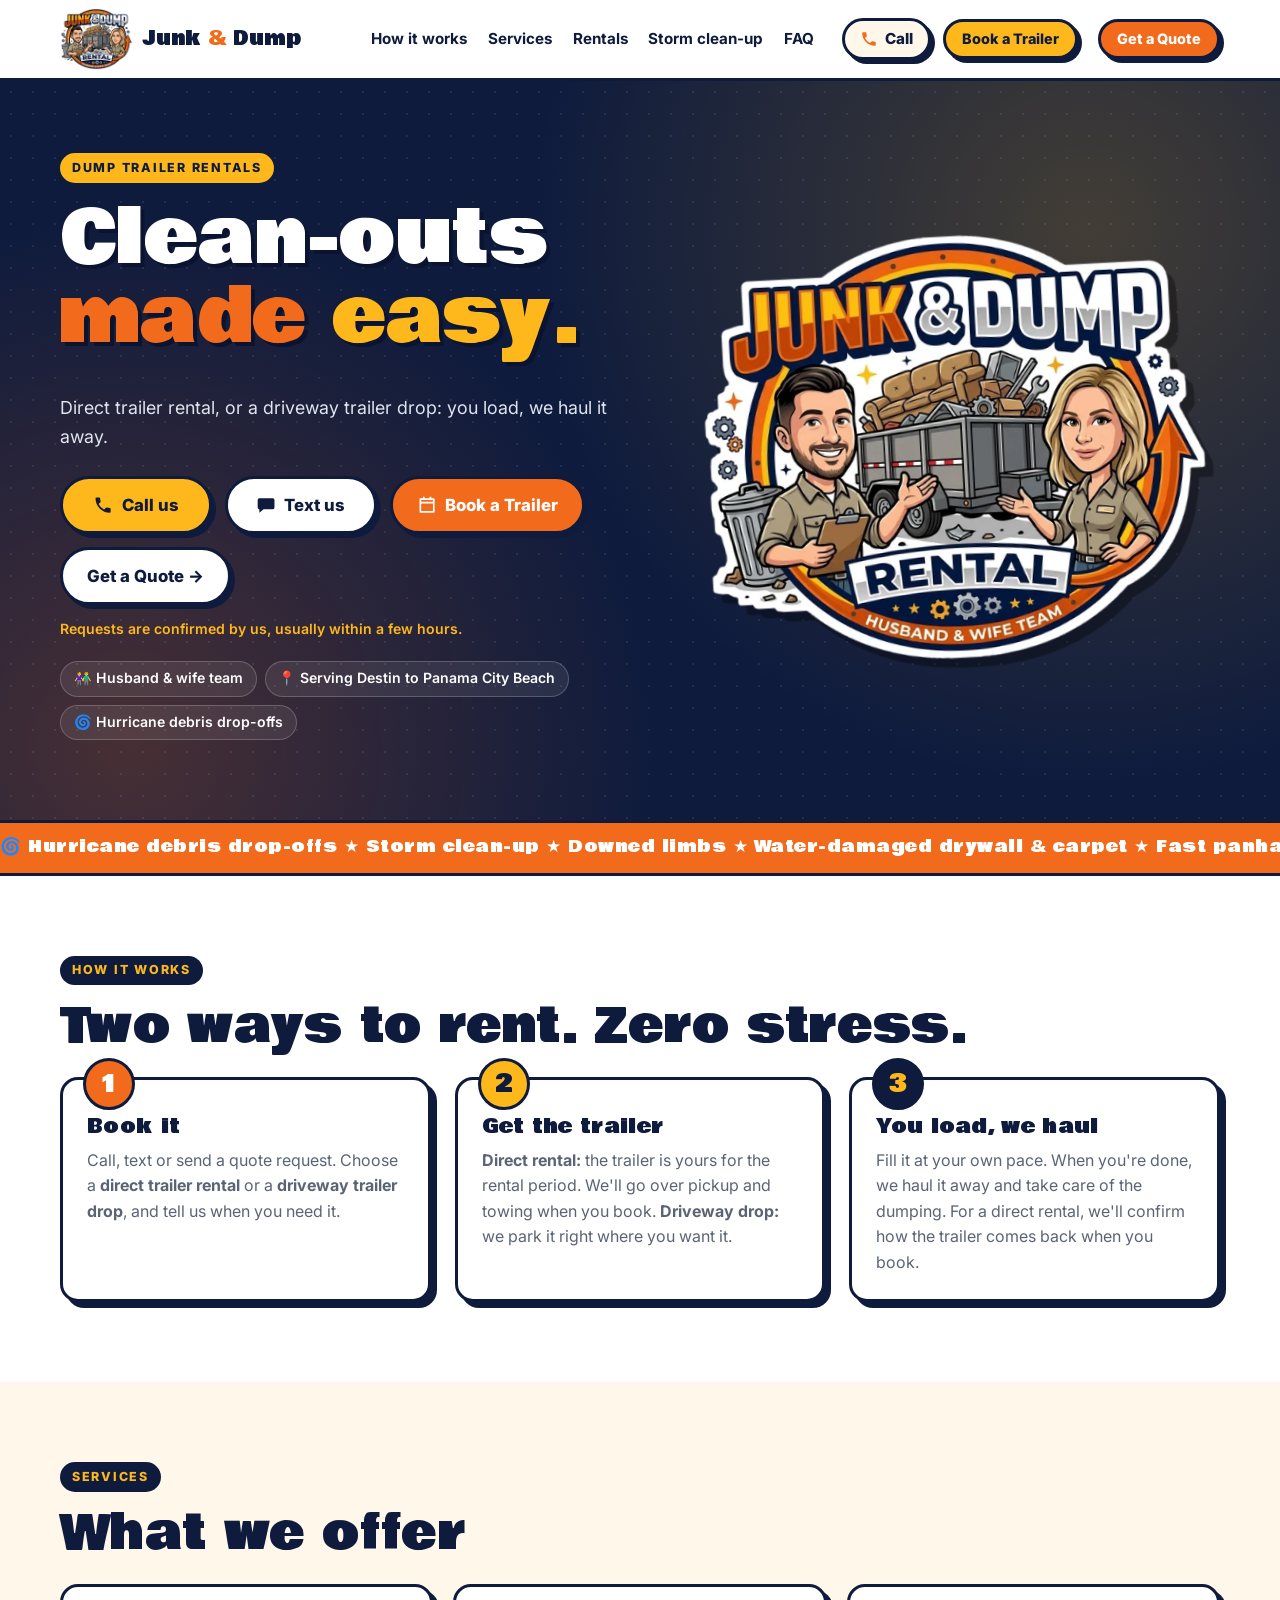
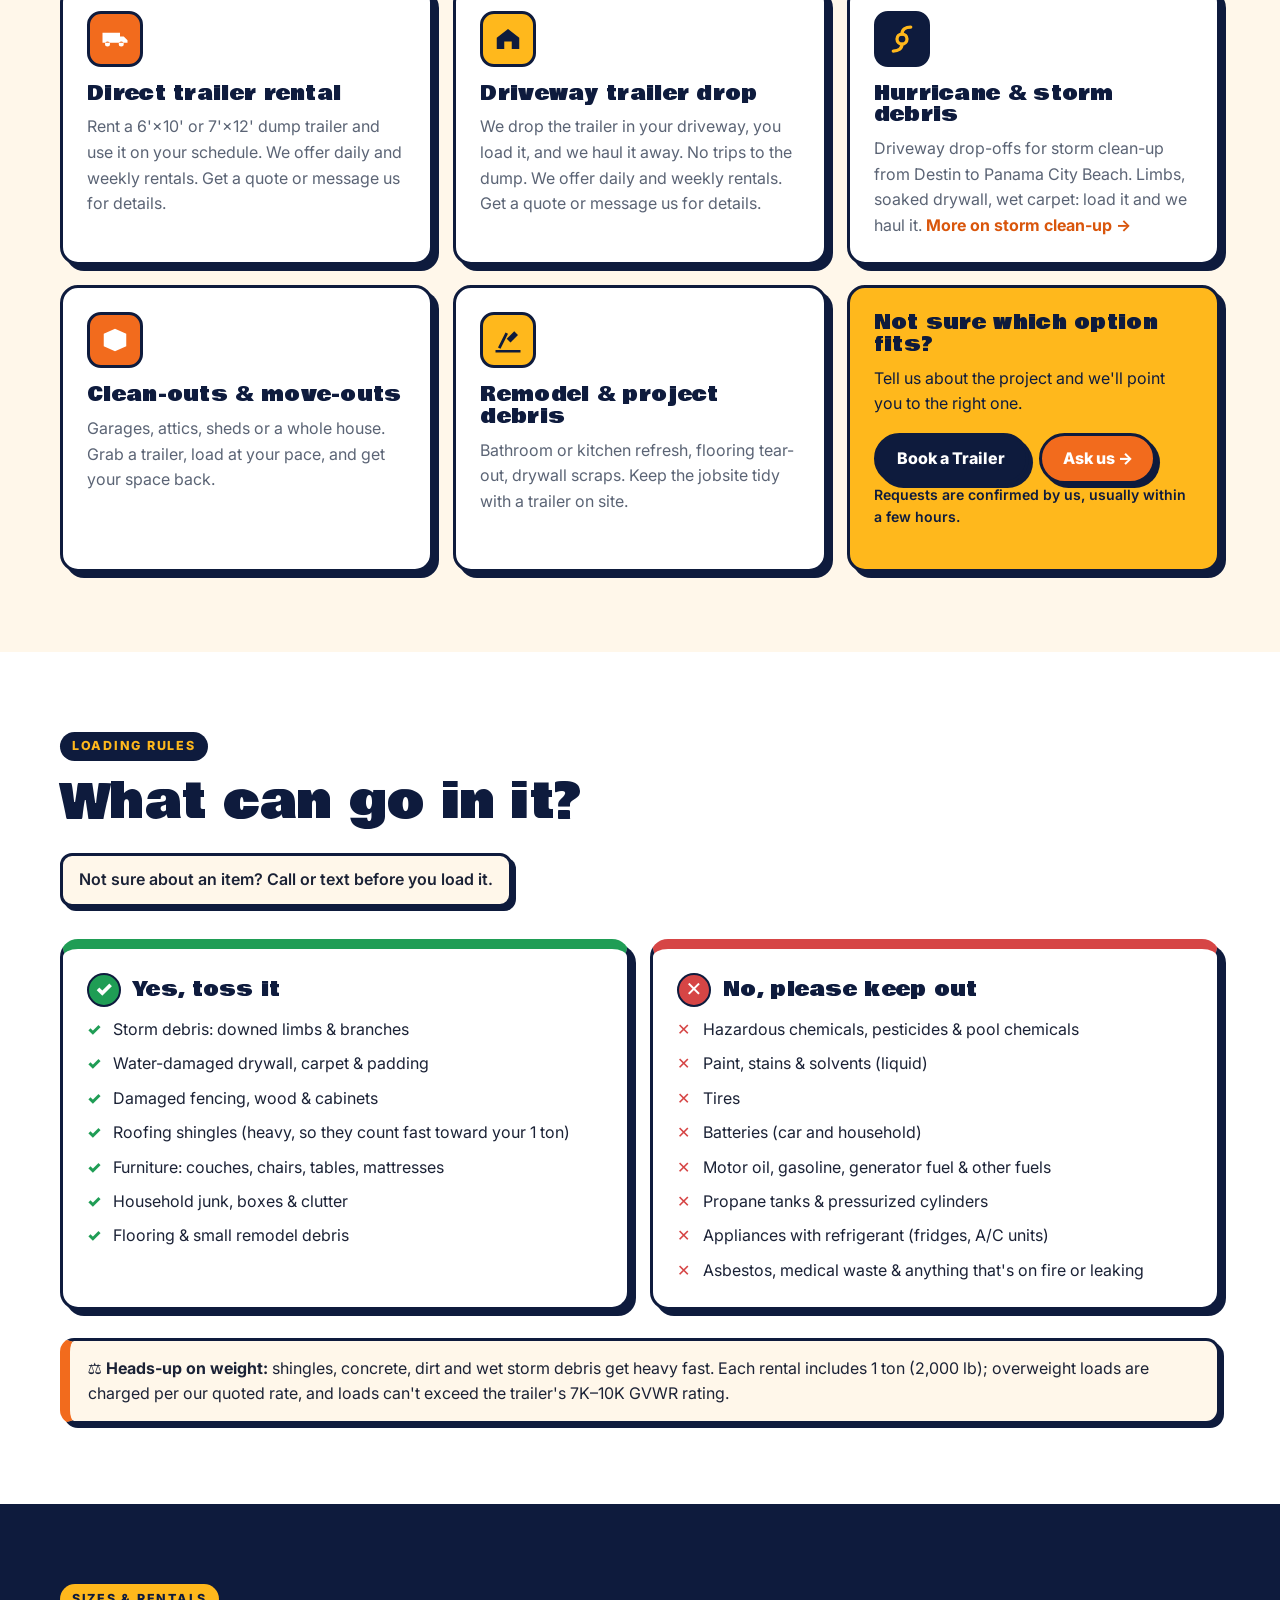
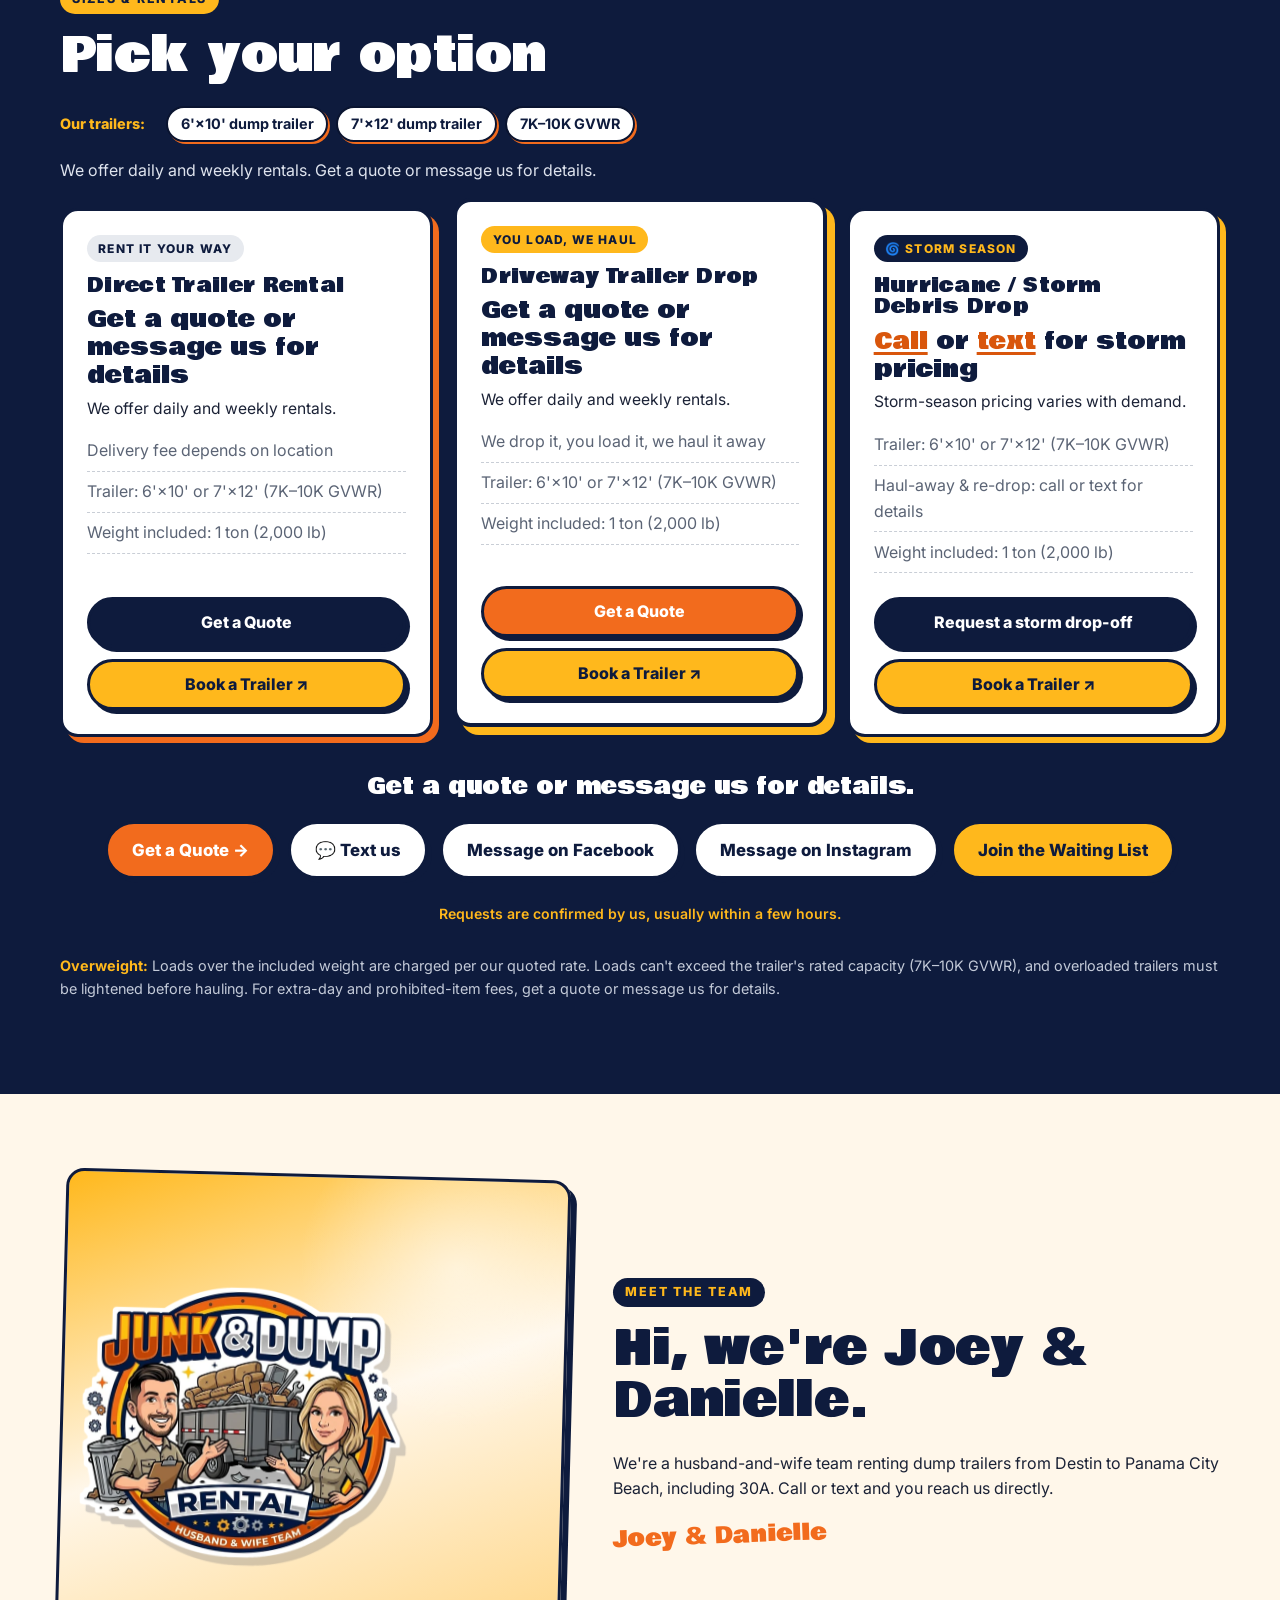
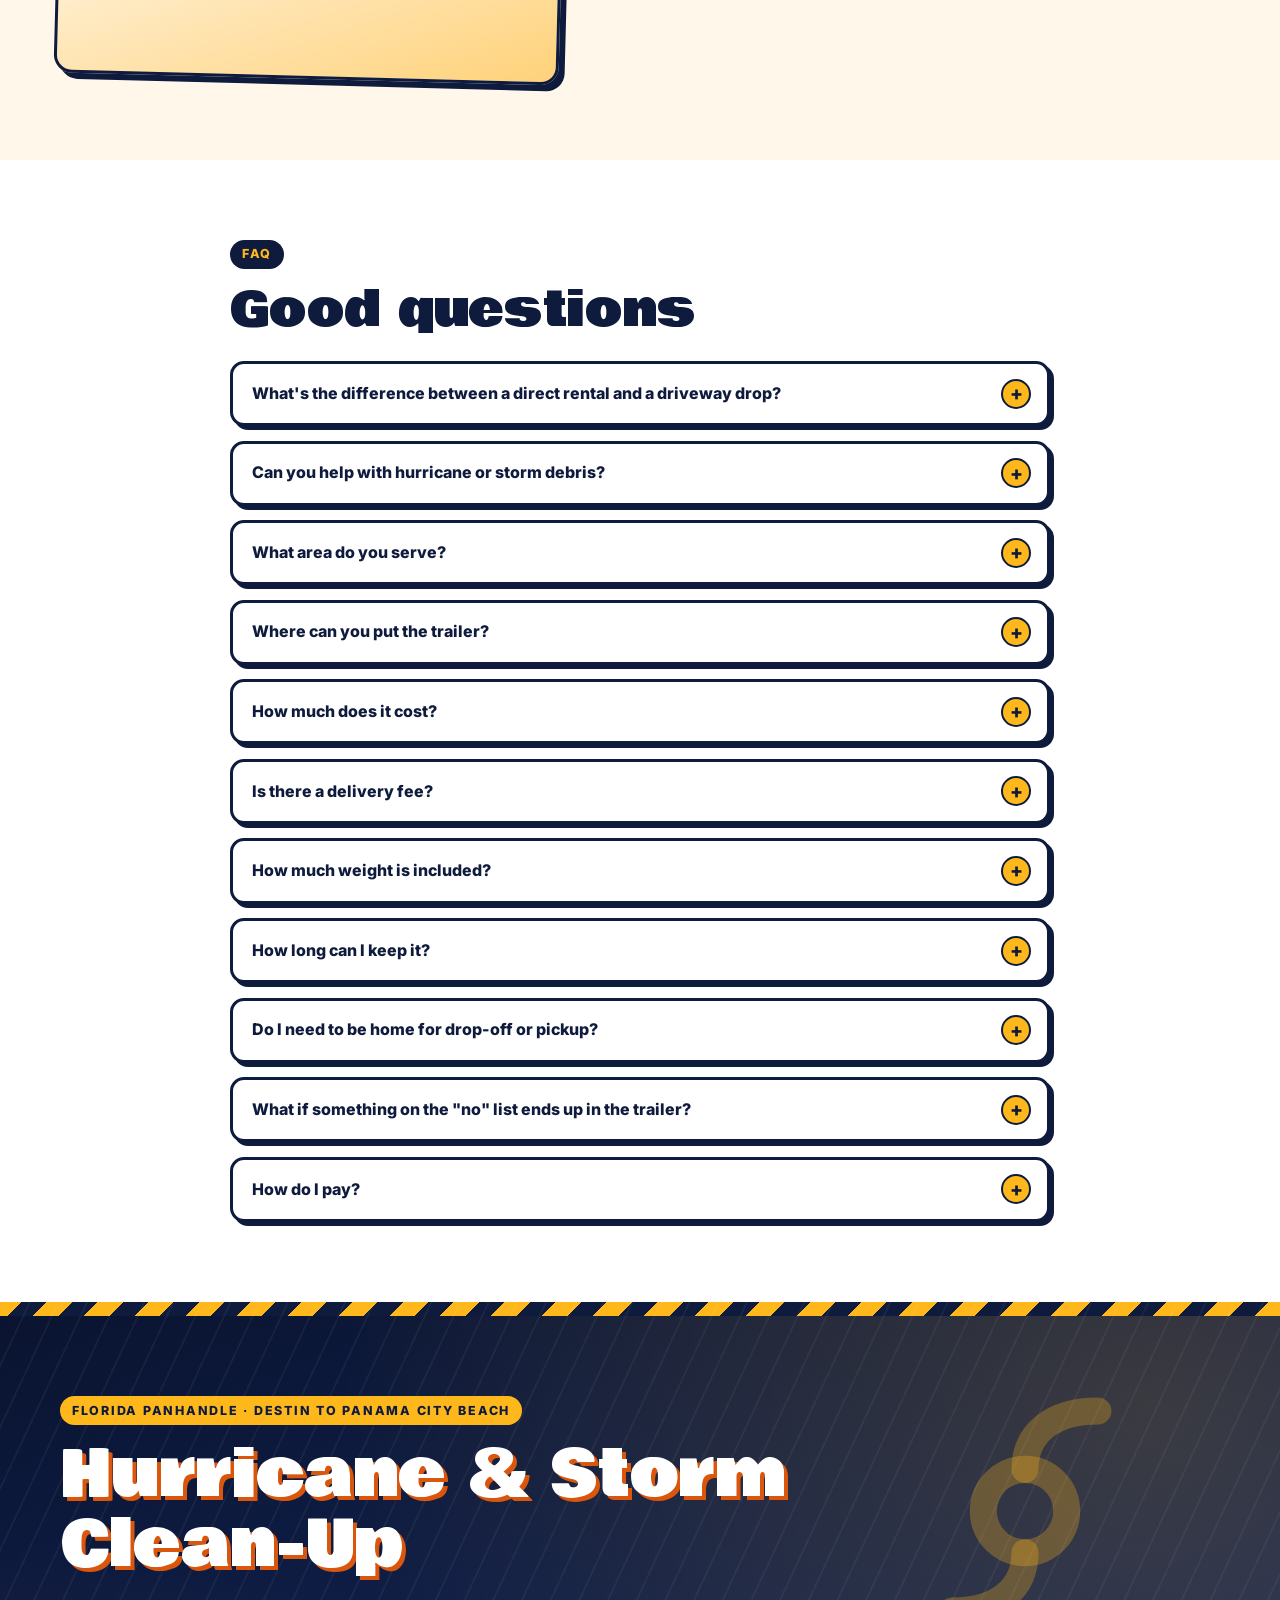
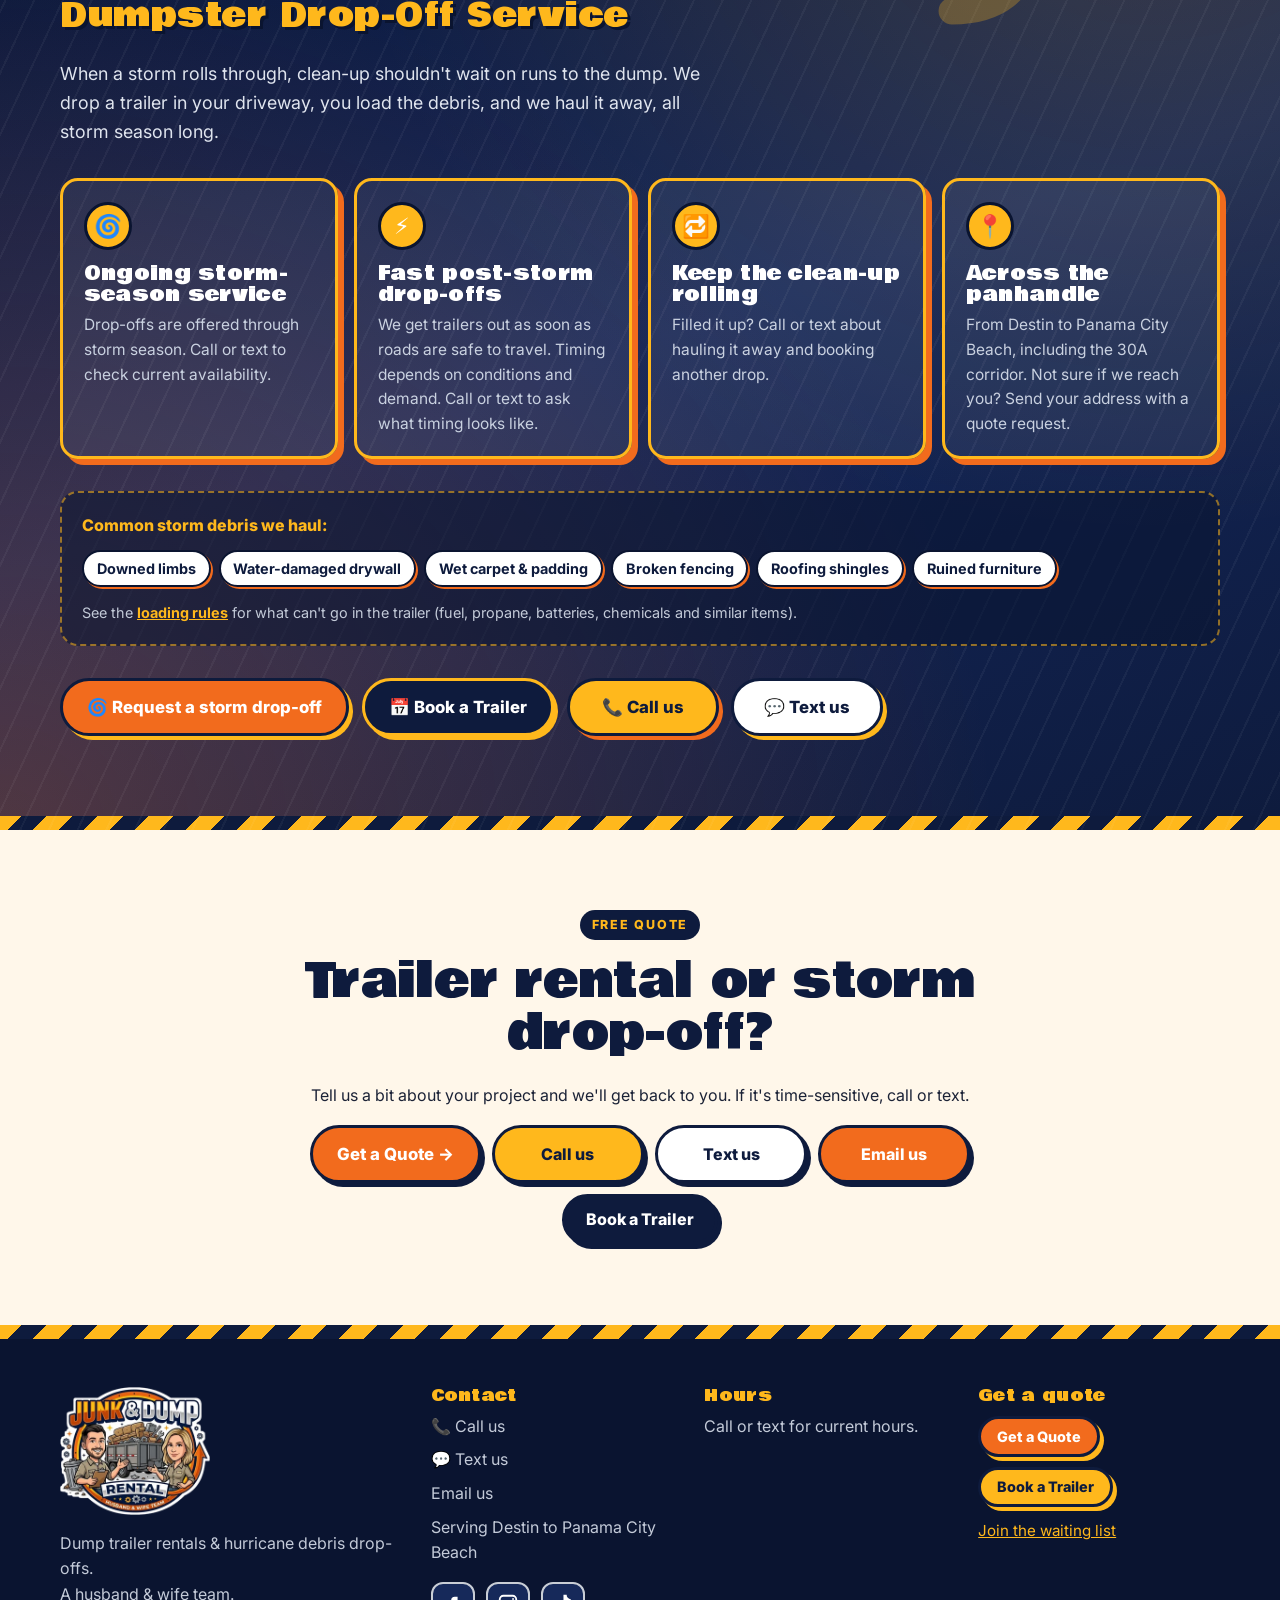
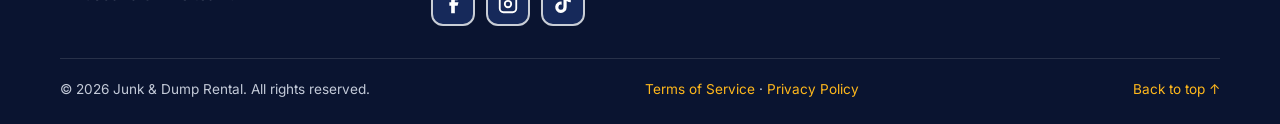
==== commit eb975416: "Remove posted prices; direct visitors to get a quote, message us, or join the waiting list" ====
--- a/index.html
+++ b/index.html
@@ -43,21 +43,18 @@
     "logo": "https://www.oncommandresponse.com/assets/logo-640.png",
     "image": "https://www.oncommandresponse.com/assets/og-image.jpg",
     "telephone": "+1-850-660-9936",
-    "priceRange": "$175/day; weekly and monthly rentals available",
     "makesOffer": [
       {
         "@type": "Offer",
         "name": "Direct trailer rental – daily",
-        "description": "$175 per day; weekly and monthly rentals available. 6'x10' or 7'x12' dump trailer (7K–10K GVWR). Includes 1 ton (2,000 lb); overweight $75/ton prorated per 100 lb. Delivery fee depends on location.",
-        "itemOffered": {"@type": "Service", "name": "Direct dump trailer rental"},
-        "priceSpecification": {"@type": "UnitPriceSpecification", "price": 175, "priceCurrency": "USD", "referenceQuantity": {"@type": "QuantitativeValue", "value": 1, "unitCode": "DAY"}}
+        "description": "We offer daily and weekly rentals. 6'x10' or 7'x12' dump trailer (7K–10K GVWR). Includes 1 ton (2,000 lb). Get a quote or message us for details.",
+        "itemOffered": {"@type": "Service", "name": "Direct dump trailer rental"}
       },
       {
         "@type": "Offer",
         "name": "Driveway trailer drop (you load, we haul)",
-        "description": "$175 per day; weekly and monthly rentals available. Includes 1 ton (2,000 lb); overweight $75/ton prorated per 100 lb.",
-        "itemOffered": {"@type": "Service", "name": "Driveway dump trailer drop and haul-away"},
-        "priceSpecification": {"@type": "UnitPriceSpecification", "price": 175, "priceCurrency": "USD", "referenceQuantity": {"@type": "QuantitativeValue", "value": 1, "unitCode": "DAY"}}
+        "description": "We offer daily and weekly rentals. Includes 1 ton (2,000 lb). Get a quote or message us for details.",
+        "itemOffered": {"@type": "Service", "name": "Driveway dump trailer drop and haul-away"}
       }
     ],
     "areaServed": [
@@ -90,7 +87,7 @@
       <nav class="main-nav" id="main-nav" aria-label="Main">
         <a href="#how">How it works</a>
         <a href="#services">Services</a>
-        <a href="#pricing">Pricing</a>
+        <a href="#pricing">Rentals</a>
         <a href="#storm">Storm clean-up</a>
         <a href="#faq">FAQ</a>
         <a href="https://api.leadconnectorhq.com/widget/bookings/book-a-dump-trailer" class="nav-book" target="_blank" rel="noopener">Book a Trailer ↗</a>
@@ -188,12 +185,12 @@
           <article class="card service">
             <div class="icon icon-orange"><svg viewBox="0 0 24 24" aria-hidden="true"><path d="M2 7h14v8H2zM16 10h3l3 3v2h-6zM6 18a2 2 0 1 0 0-4 2 2 0 0 0 0 4zm11 0a2 2 0 1 0 0-4 2 2 0 0 0 0 4z"/></svg></div>
             <h3>Direct trailer rental</h3>
-            <p>Rent a 6'×10' or 7'×12' dump trailer and use it on your schedule. $175 per day, with weekly and monthly rentals available; delivery fee depends on location.</p>
+            <p>Rent a 6'×10' or 7'×12' dump trailer and use it on your schedule. We offer daily and weekly rentals. Get a quote or message us for details.</p>
           </article>
           <article class="card service">
             <div class="icon icon-gold"><svg viewBox="0 0 24 24" aria-hidden="true"><path d="M3 11 12 4l9 7v9h-6v-6H9v6H3z"/></svg></div>
             <h3>Driveway trailer drop</h3>
-            <p>We drop the trailer in your driveway, you load it, and we haul it away. No trips to the dump. $175 per day, with weekly and monthly rentals available.</p>
+            <p>We drop the trailer in your driveway, you load it, and we haul it away. No trips to the dump. We offer daily and weekly rentals. Get a quote or message us for details.</p>
           </article>
           <article class="card service">
             <div class="icon icon-navy"><svg viewBox="0 0 24 24" aria-hidden="true"><g class="hurricane-sym" fill="none" stroke="currentColor" stroke-width="2.6" stroke-linecap="round"><circle cx="12" cy="12" r="4"/><path d="M12 8c0-3.6 2.8-5.6 7-5.6"/><path d="M12 16c0 3.6-2.8 5.6-7 5.6"/></g></svg></div>
@@ -256,14 +253,14 @@
             </ul>
           </div>
         </div>
-        <p class="weight-note">⚖️ <strong>Heads-up on weight:</strong> shingles, concrete, dirt and wet storm debris get heavy fast. Each rental includes 1 ton (2,000 lb); overweight is $75 per ton, prorated per 100 lb, and loads can't exceed the trailer's 7K–10K GVWR rating.</p>
+        <p class="weight-note">⚖️ <strong>Heads-up on weight:</strong> shingles, concrete, dirt and wet storm debris get heavy fast. Each rental includes 1 ton (2,000 lb); overweight loads are charged per our quoted rate, and loads can't exceed the trailer's 7K–10K GVWR rating.</p>
       </div>
     </section>
 
     <!-- ============ PRICING ============ -->
     <section class="section section-navy" id="pricing">
       <div class="container">
-        <p class="eyebrow">Sizes &amp; pricing</p>
+        <p class="eyebrow">Sizes &amp; rentals</p>
         <h2>Pick your option</h2>
         <ul class="chips trailer-chips" aria-label="Our trailers">
           <li class="chips-label">Our trailers:</li>
@@ -271,32 +268,32 @@
           <li>7'×12' dump trailer</li>
           <li>7K–10K GVWR</li>
         </ul>
-        <p class="section-sub">Simple, upfront prices. <a href="tel:+18506609936" class="link-gold" aria-label="Call Junk &amp; Dump">Call</a> or <a href="sms:+18506609936" class="link-gold" aria-label="Text Junk &amp; Dump">text</a> for an exact quote.</p>
+        <p class="section-sub">We offer daily and weekly rentals. Get a quote or message us for details.</p>
         <div class="grid pricing">
           <article class="card price-card">
             <p class="price-tag">Rent it your way</p>
             <h3>Direct Trailer Rental</h3>
-            <p class="price">$175 <span class="price-unit">/ day</span></p>
-            <p class="price-alt">Weekly and monthly rentals available</p>
+            <p class="price price-call">Get a quote or message us for details</p>
+            <p class="price-alt">We offer daily and weekly rentals.</p>
             <ul>
               <li>Delivery fee depends on location</li>
               <li>Trailer: 6'×10' or 7'×12' (7K–10K GVWR)</li>
               <li>Weight included: 1 ton (2,000 lb)</li>
             </ul>
-            <a href="assets/quote.html?project=Direct%20trailer%20rental" class="btn btn-navy">Request a rental</a>
+            <a href="assets/quote.html?project=Direct%20trailer%20rental" class="btn btn-navy">Get a Quote</a>
             <a href="https://api.leadconnectorhq.com/widget/bookings/book-a-dump-trailer" class="btn btn-gold btn-book price-book" target="_blank" rel="noopener">Book a Trailer ↗</a>
           </article>
           <article class="card price-card featured">
             <p class="price-tag price-tag-gold">You load, we haul</p>
             <h3>Driveway Trailer Drop</h3>
-            <p class="price">$175 <span class="price-unit">/ day</span></p>
-            <p class="price-alt">Weekly and monthly rentals available</p>
+            <p class="price price-call">Get a quote or message us for details</p>
+            <p class="price-alt">We offer daily and weekly rentals.</p>
             <ul>
               <li>We drop it, you load it, we haul it away</li>
               <li>Trailer: 6'×10' or 7'×12' (7K–10K GVWR)</li>
               <li>Weight included: 1 ton (2,000 lb)</li>
             </ul>
-            <a href="assets/quote.html?project=Driveway%20trailer%20drop" class="btn btn-orange">Book a drop</a>
+            <a href="assets/quote.html?project=Driveway%20trailer%20drop" class="btn btn-orange">Get a Quote</a>
             <a href="https://api.leadconnectorhq.com/widget/bookings/book-a-dump-trailer" class="btn btn-gold btn-book price-book" target="_blank" rel="noopener">Book a Trailer ↗</a>
           </article>
           <article class="card price-card storm-card">
@@ -313,8 +310,18 @@
             <a href="https://api.leadconnectorhq.com/widget/bookings/book-a-dump-trailer" class="btn btn-gold btn-book price-book" target="_blank" rel="noopener">Book a Trailer ↗</a>
           </article>
         </div>
+        <div class="price-cta">
+          <p class="price-cta-title">Get a quote or message us for details.</p>
+          <div class="price-cta-row">
+            <a href="assets/quote.html" class="btn btn-orange btn-lg">Get a Quote →</a>
+            <a href="sms:+18506609936" class="btn btn-outline btn-lg" aria-label="Text Junk &amp; Dump">💬 Text us</a>
+            <a href="https://www.facebook.com/share/19p5dMJsrz/?mibextid=wwXIfr" class="btn btn-outline btn-lg" target="_blank" rel="noopener" aria-label="Message Junk &amp; Dump on Facebook">Message on Facebook</a>
+            <a href="https://www.instagram.com/dump30a/" class="btn btn-outline btn-lg" target="_blank" rel="noopener" aria-label="Message Junk &amp; Dump on Instagram">Message on Instagram</a>
+            <a href="assets/waitlist.html" class="btn btn-gold btn-lg">Join the Waiting List</a>
+          </div>
+        </div>
         <p class="book-note book-note-light book-note-center">Requests are confirmed by us, usually within a few hours.</p>
-        <p class="fine-print"><strong>Overweight:</strong> $75 per ton over the included weight, prorated per 100 lb. Loads can't exceed the trailer's rated capacity (7K–10K GVWR), and overloaded trailers must be lightened before hauling. For extra-day and prohibited-item fees, call or text for details.</p>
+        <p class="fine-print"><strong>Overweight:</strong> Loads over the included weight are charged per our quoted rate. Loads can't exceed the trailer's rated capacity (7K–10K GVWR), and overloaded trailers must be lightened before hauling. For extra-day and prohibited-item fees, get a quote or message us for details.</p>
       </div>
     </section>
 
@@ -344,7 +351,7 @@
         <div class="faq">
           <details name="faq">
             <summary>What's the difference between a direct rental and a driveway drop?</summary>
-            <p>With a <strong>driveway drop</strong>, we bring the trailer to you, you load it, and we haul it away. A <strong>direct rental</strong> means you rent the trailer for your own project: $175 per day, with weekly and monthly rentals available, plus a delivery fee that depends on your location. We'll confirm pickup, towing, and return details when you book.</p>
+            <p>With a <strong>driveway drop</strong>, we bring the trailer to you, you load it, and we haul it away. A <strong>direct rental</strong> means you rent the trailer for your own project. We offer daily and weekly rentals, and a delivery fee may apply depending on your location. We'll confirm pickup, towing, and return details when you book.</p>
           </details>
           <details name="faq">
             <summary>Can you help with hurricane or storm debris?</summary>
@@ -360,7 +367,7 @@
           </details>
           <details name="faq">
             <summary>How much does it cost?</summary>
-            <p><strong>Direct trailer rental:</strong> $175 per day, with weekly and monthly rentals available, plus a delivery fee that depends on location. <strong>Driveway trailer drop</strong> (you load, we haul): $175 per day, with weekly and monthly rentals available. <strong>Hurricane / storm debris drops:</strong> <a href="tel:+18506609936" aria-label="Call Junk &amp; Dump">call</a> or <a href="sms:+18506609936" aria-label="Text Junk &amp; Dump">text</a> us for storm pricing, which varies with demand during storm season. Every option includes 1 ton (2,000 lb) of weight; overweight is $75 per ton over that, prorated per 100 lb. For extra-day and prohibited-item fees, call or text for details.</p>
+            <p>We offer daily and weekly rentals. Pricing depends on the trailer, your dates and your location, so <a href="assets/quote.html">get a quote</a> or message us for details. You can also <a href="assets/waitlist.html">join the waiting list</a> if we're booked up. Every option includes 1 ton (2,000 lb) of weight. For extra-day and prohibited-item fees, get a quote or message us.</p>
           </details>
           <details name="faq">
             <summary>Is there a delivery fee?</summary>
@@ -368,11 +375,11 @@
           </details>
           <details name="faq">
             <summary>How much weight is included?</summary>
-            <p>Each rental includes <strong>1 ton (2,000 lb)</strong>. Over that, it's $75 per ton, prorated per 100 lb (for example, 300 lb over is $22.50). Loads can't exceed the trailer's rated capacity (7K–10K GVWR), and an overloaded trailer has to be lightened before we can haul it. <strong>Heads-up:</strong> shingles, concrete, dirt and wet storm debris get heavy fast, so ask us if you're unsure.</p>
+            <p>Each rental includes <strong>1 ton (2,000 lb)</strong>. Loads over that are charged per our quoted rate. Loads can't exceed the trailer's rated capacity (7K–10K GVWR), and an overloaded trailer has to be lightened before we can haul it. <strong>Heads-up:</strong> shingles, concrete, dirt and wet storm debris get heavy fast, so ask us if you're unsure.</p>
           </details>
           <details name="faq">
             <summary>How long can I keep it?</summary>
-            <p>As long as you need it. Direct rentals and driveway drops are both $175 per day, with weekly and monthly rentals available. Need more time? Call or text and ask.</p>
+            <p>As long as you need it. We offer daily and weekly rentals. Need more time? Call or text and ask.</p>
           </details>
           <details name="faq">
             <summary>Do I need to be home for drop-off or pickup?</summary>
--- a/styles.css
+++ b/styles.css
@@ -550,3 +550,8 @@
 .form-alt a { color: var(--orange-2); font-weight: 700; }
 .footer-waitlist { margin: .75rem 0 0; font-size: .95rem; }
 .footer-waitlist a { color: var(--gold); text-decoration: underline; }
+
+/* Rentals CTA (replaces posted prices) */
+.price-cta { text-align: center; margin: 2rem auto 0; }
+.price-cta-title { font-family: var(--font-display); font-size: 1.4rem; margin-bottom: 1rem; color: #fff; }
+.price-cta-row { display: flex; flex-wrap: wrap; gap: .75rem; justify-content: center; }
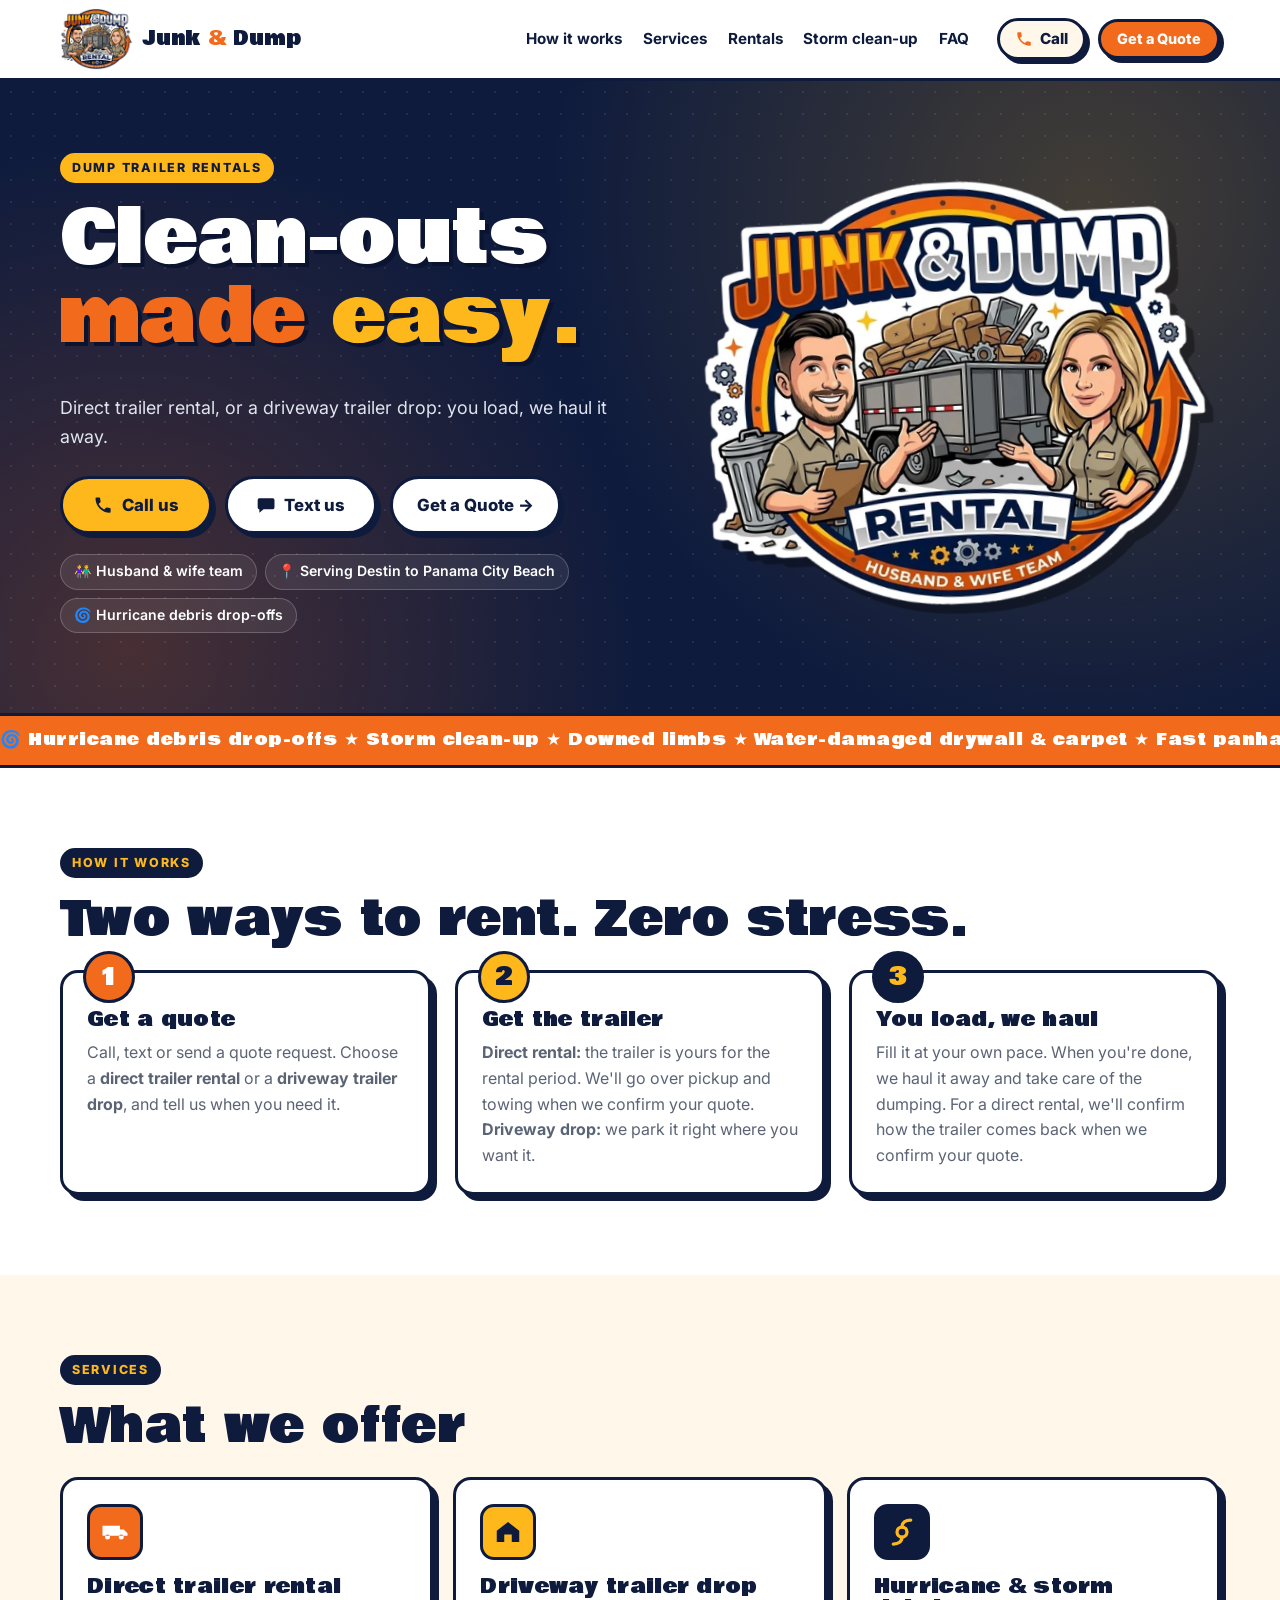
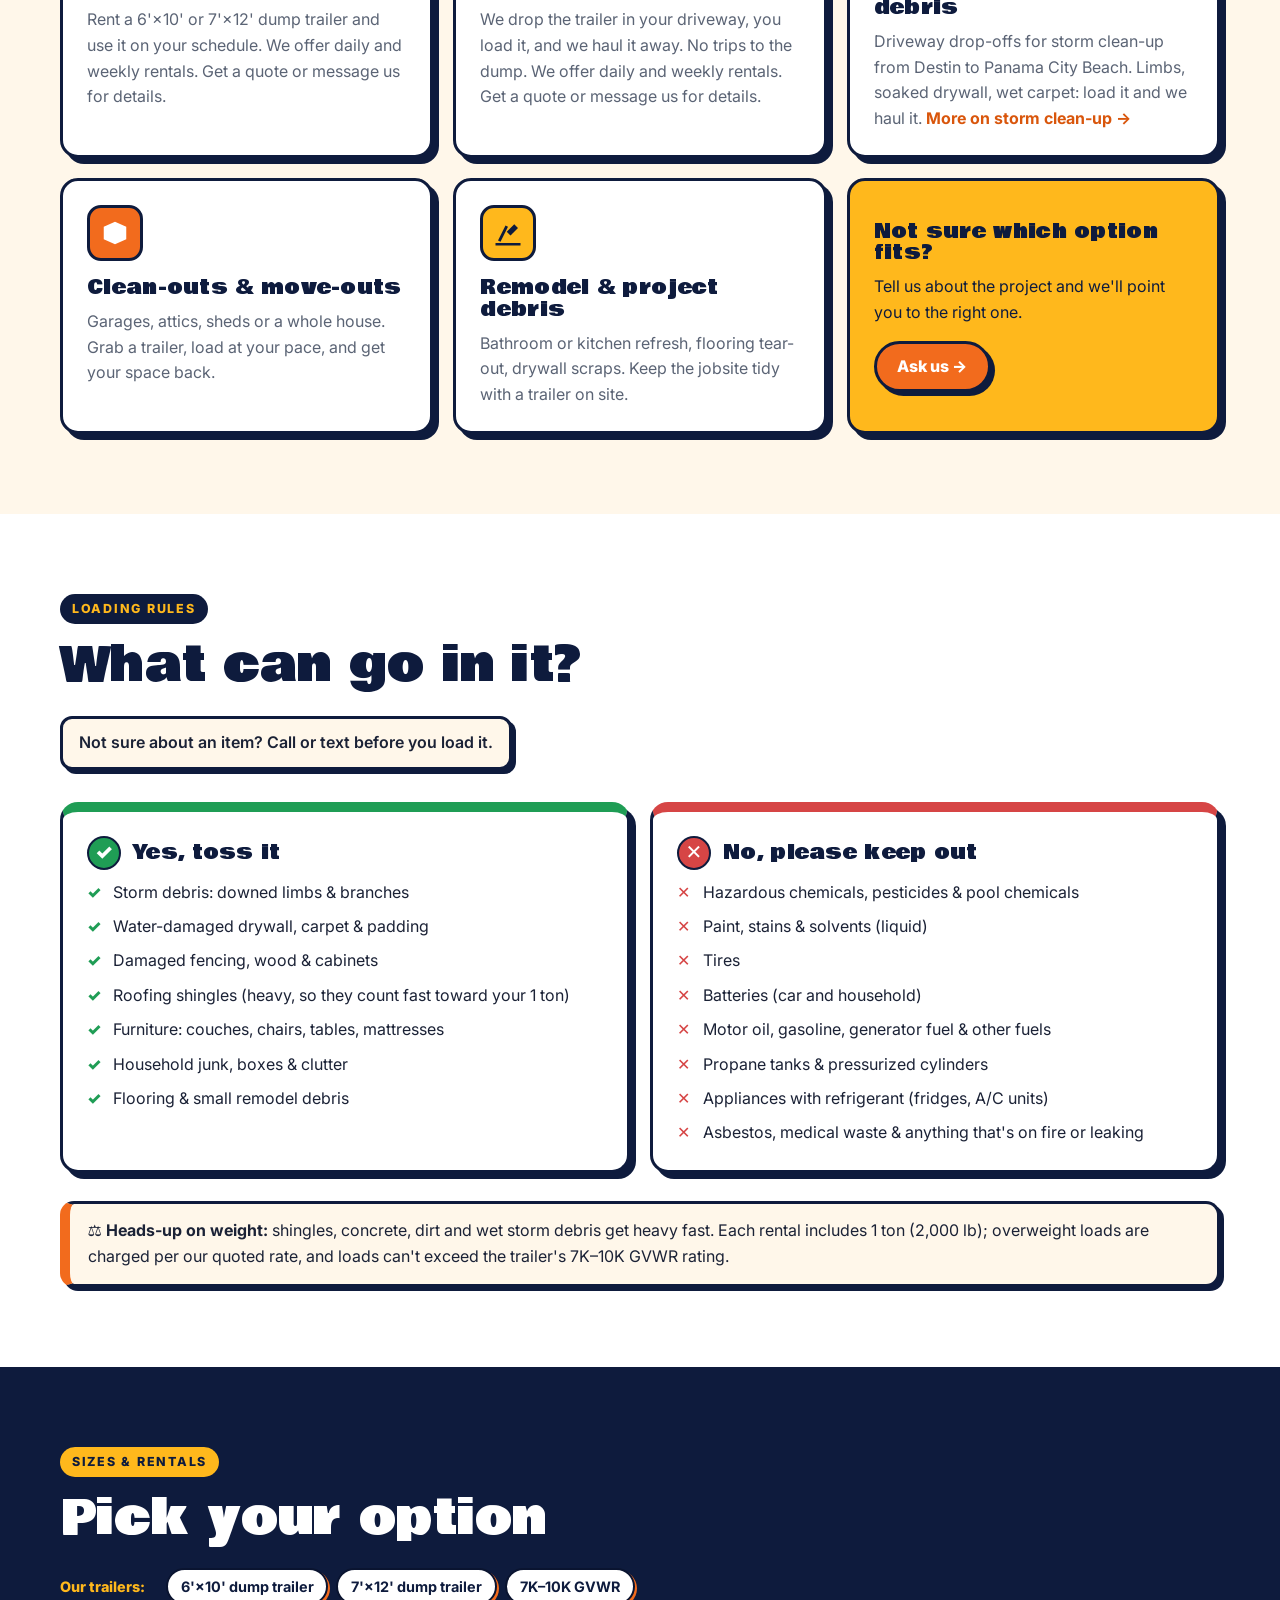
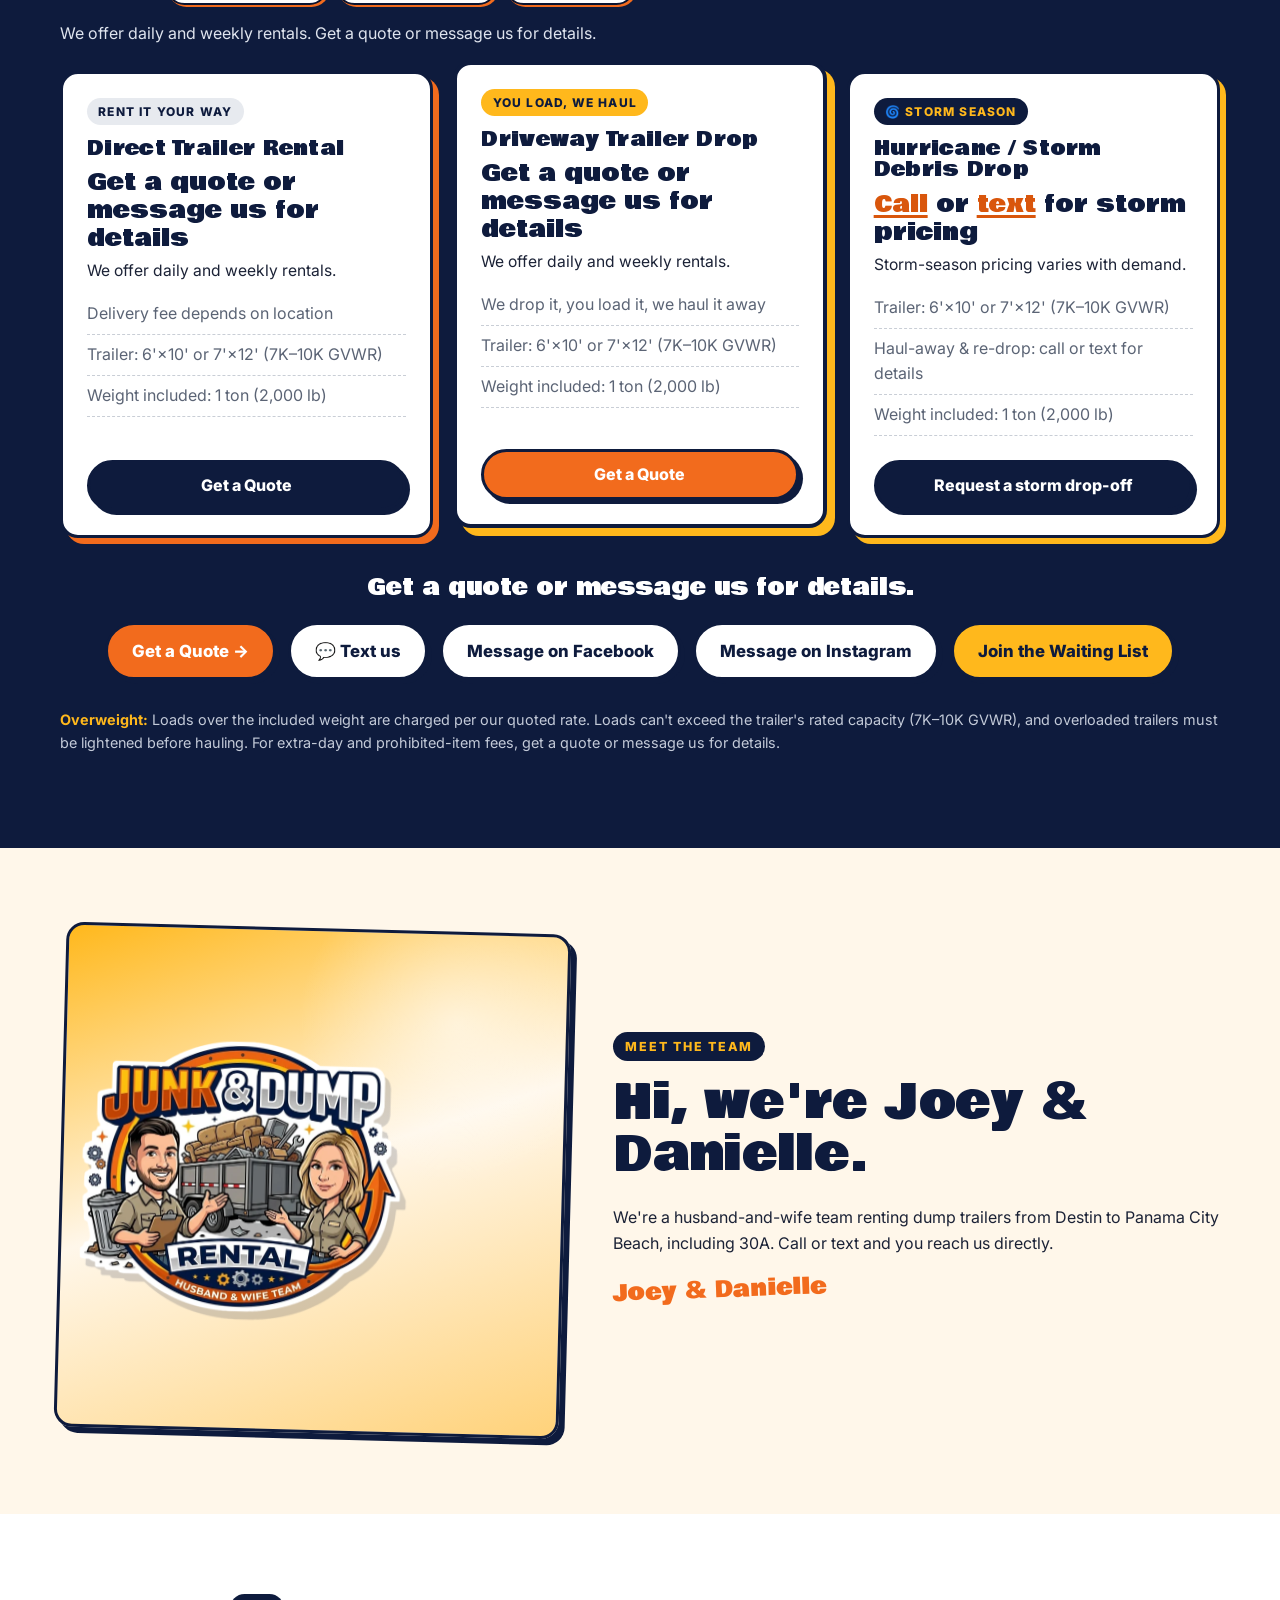
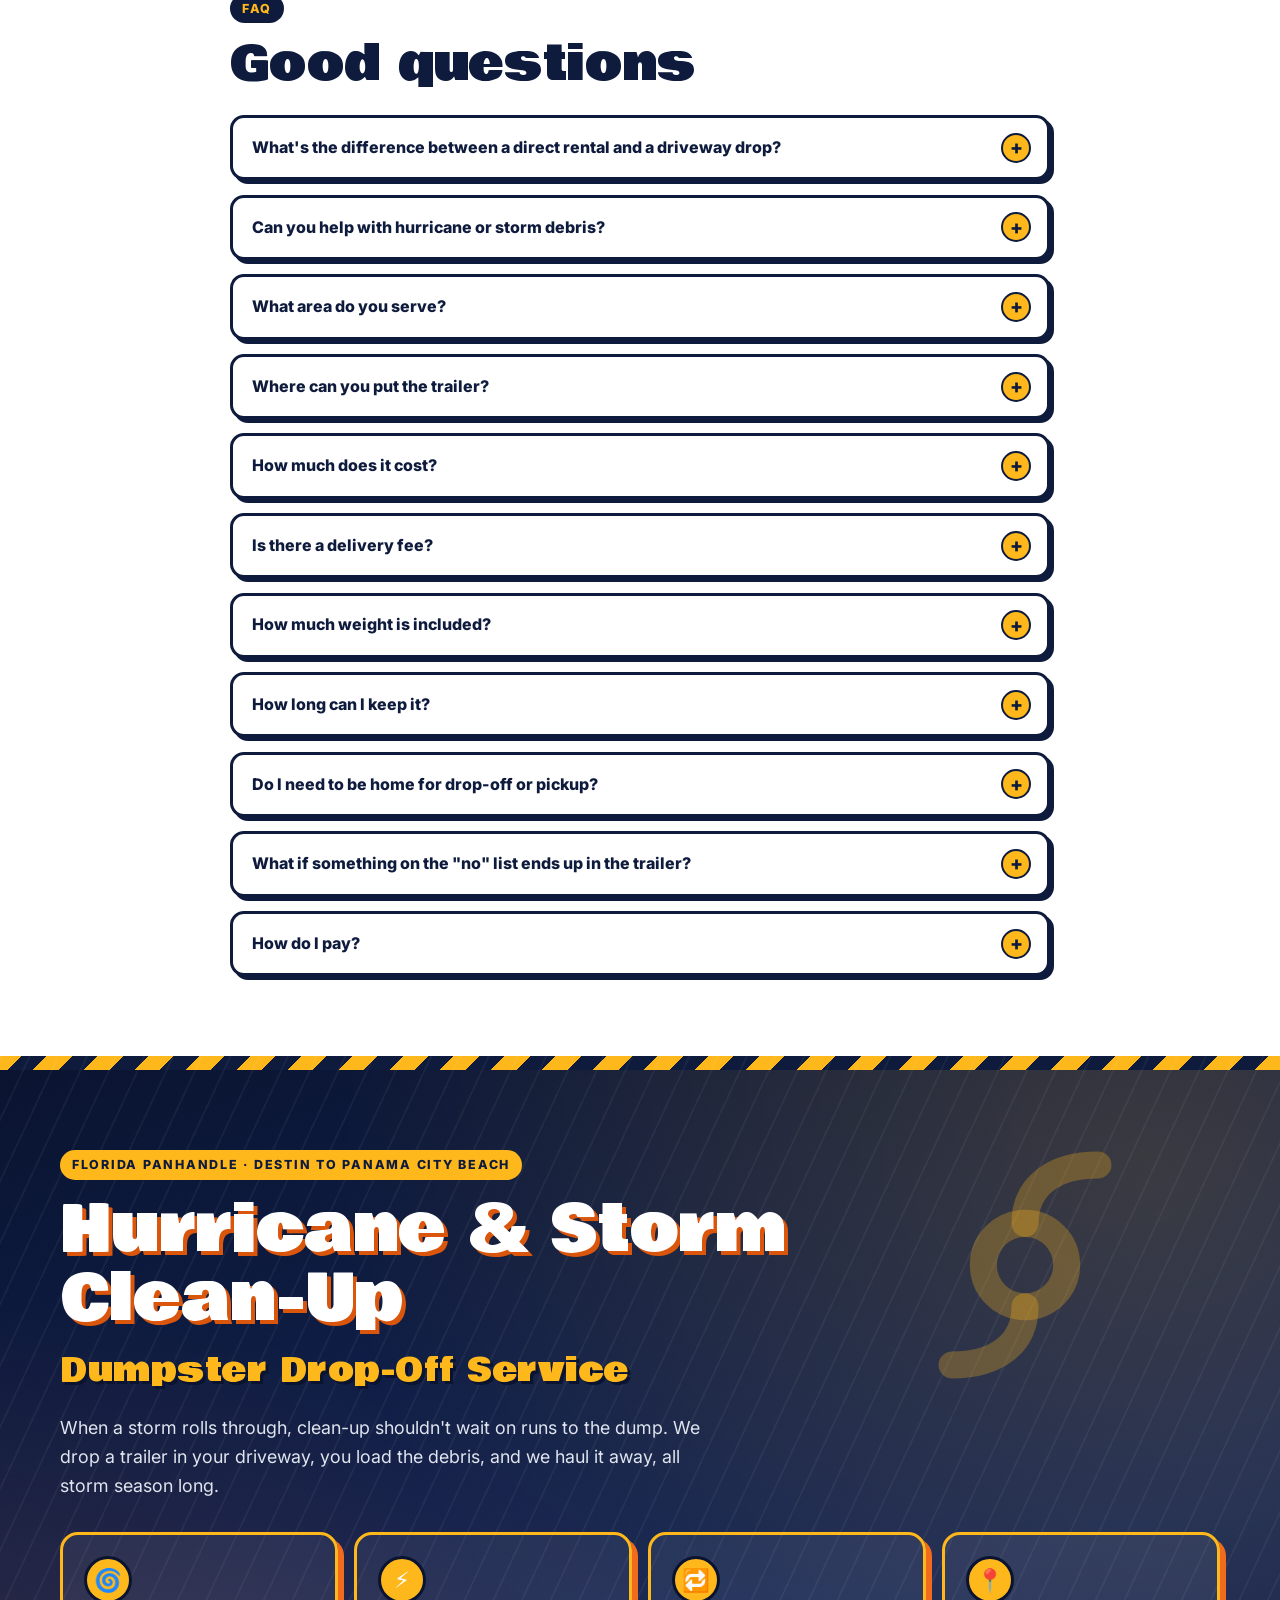
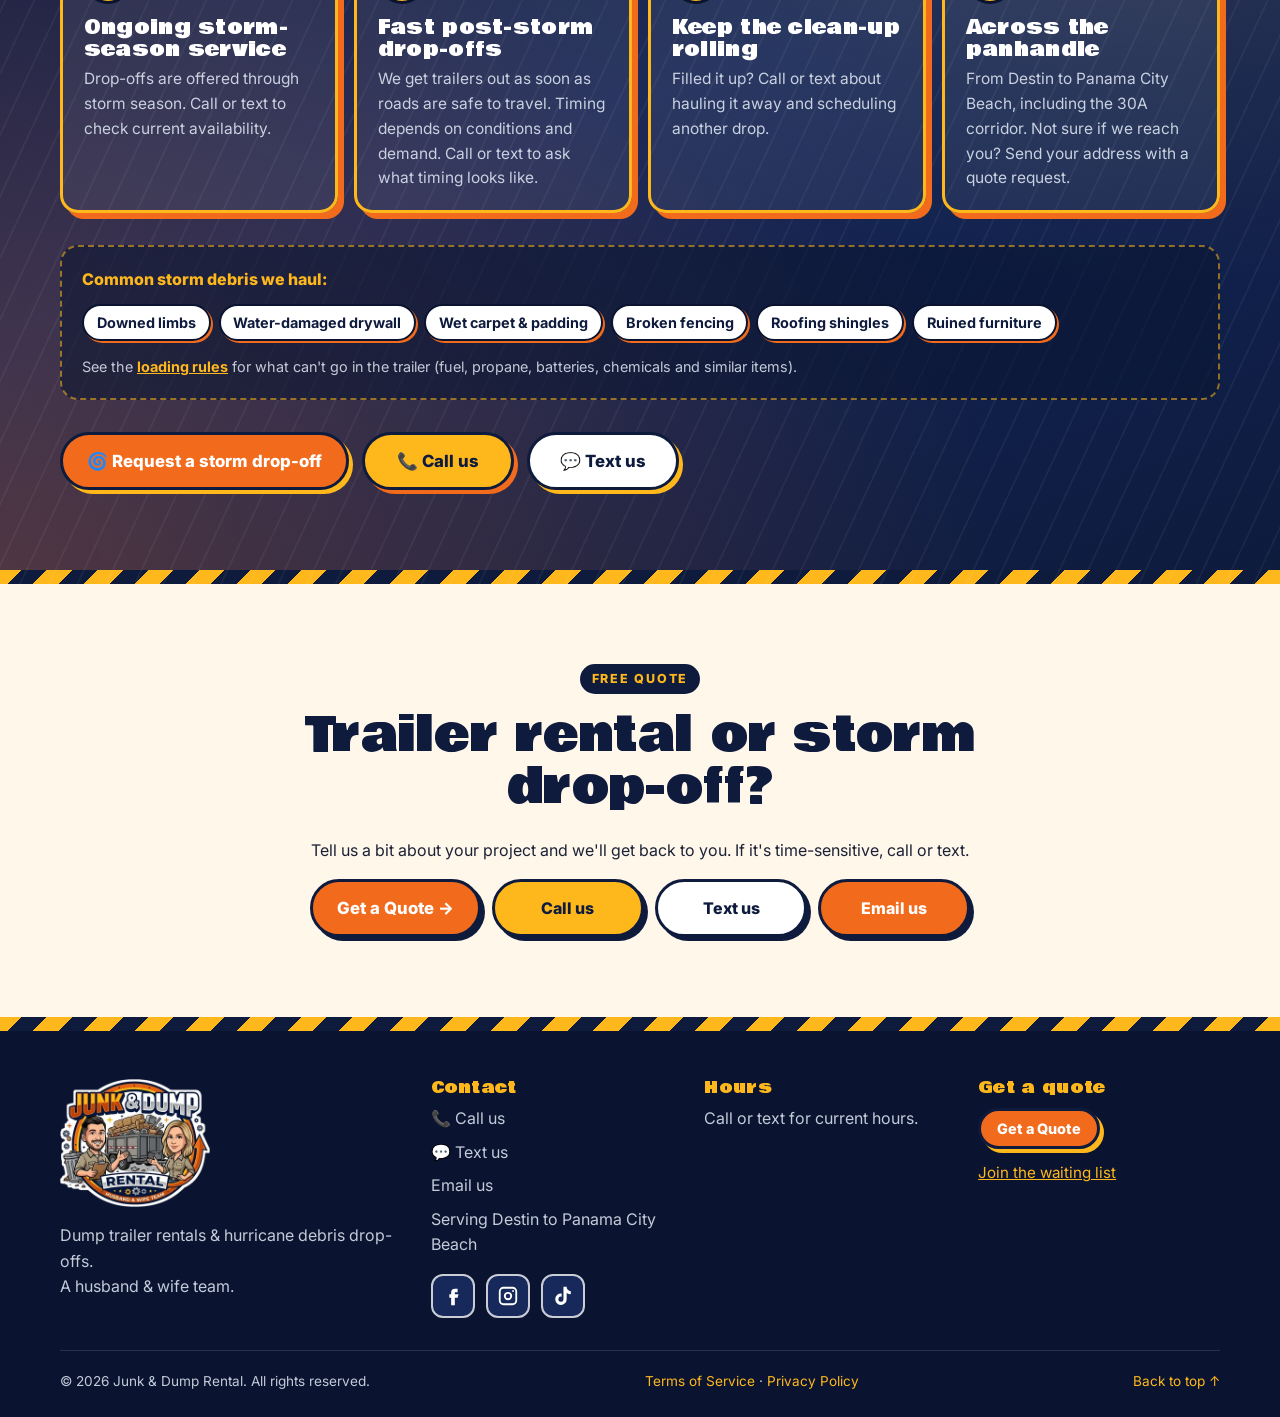
==== commit 6c621625: "Remove Book a Trailer buttons/links and booking copy; quote-first CTAs" ====
--- a/index.html
+++ b/index.html
@@ -90,13 +90,11 @@
         <a href="#pricing">Rentals</a>
         <a href="#storm">Storm clean-up</a>
         <a href="#faq">FAQ</a>
-        <a href="https://api.leadconnectorhq.com/widget/bookings/book-a-dump-trailer" class="nav-book" target="_blank" rel="noopener">Book a Trailer ↗</a>
       </nav>
       <a href="tel:+18506609936" class="header-phone" aria-label="Call Junk &amp; Dump">
         <svg aria-hidden="true" viewBox="0 0 24 24"><path d="M6.6 10.8a15.1 15.1 0 0 0 6.6 6.6l2.2-2.2a1 1 0 0 1 1-.25 11.4 11.4 0 0 0 3.6.57 1 1 0 0 1 1 1V20a1 1 0 0 1-1 1A17 17 0 0 1 3 4a1 1 0 0 1 1-1h3.5a1 1 0 0 1 1 1c0 1.25.2 2.45.57 3.57a1 1 0 0 1-.25 1z"/></svg>
         <span>Call</span>
       </a>
-      <a href="https://api.leadconnectorhq.com/widget/bookings/book-a-dump-trailer" class="btn btn-gold btn-sm header-cta header-book" target="_blank" rel="noopener">Book a Trailer</a>
       <a href="assets/quote.html" class="btn btn-orange btn-sm header-cta">Get a Quote</a>
       <button class="nav-toggle" aria-controls="main-nav" aria-expanded="false" aria-label="Open menu">
         <span></span><span></span><span></span>
@@ -121,11 +119,8 @@
               <svg aria-hidden="true" viewBox="0 0 24 24"><path d="M4 4h16a2 2 0 0 1 2 2v9a2 2 0 0 1-2 2H9l-5 4v-4H4a2 2 0 0 1-2-2V6a2 2 0 0 1 2-2z"/></svg>
               Text us
             </a>
-            <a href="https://api.leadconnectorhq.com/widget/bookings/book-a-dump-trailer" class="btn btn-orange btn-lg btn-book" target="_blank" rel="noopener"><svg aria-hidden="true" viewBox="0 0 24 24"><path d="M7 2h2v2h6V2h2v2h3a1 1 0 0 1 1 1v15a1 1 0 0 1-1 1H4a1 1 0 0 1-1-1V5a1 1 0 0 1 1-1h3zm12 8H5v9h14zM5 6v2h14V6z"/></svg>
-              Book a Trailer</a>
             <a href="assets/quote.html" class="btn btn-outline btn-lg">Get a Quote →</a>
           </div>
-          <p class="book-note book-note-light">Requests are confirmed by us, usually within a few hours.</p>
           <ul class="hero-badges">
             <li>👫 Husband &amp; wife team</li>
             <li>📍 Serving Destin to Panama City Beach</li>
@@ -159,18 +154,18 @@
         <ol class="steps">
           <li class="card step">
             <span class="step-num">1</span>
-            <h3>Book it</h3>
+            <h3>Get a quote</h3>
             <p>Call, text or send a quote request. Choose a <strong>direct trailer rental</strong> or a <strong>driveway trailer drop</strong>, and tell us when you need it.</p>
           </li>
           <li class="card step">
             <span class="step-num">2</span>
             <h3>Get the trailer</h3>
-            <p><strong>Direct rental:</strong> the trailer is yours for the rental period. We'll go over pickup and towing when you book. <strong>Driveway drop:</strong> we park it right where you want it.</p>
+            <p><strong>Direct rental:</strong> the trailer is yours for the rental period. We'll go over pickup and towing when we confirm your quote. <strong>Driveway drop:</strong> we park it right where you want it.</p>
           </li>
           <li class="card step">
             <span class="step-num">3</span>
             <h3>You load, we haul</h3>
-            <p>Fill it at your own pace. When you're done, we haul it away and take care of the dumping. For a direct rental, we'll confirm how the trailer comes back when you book.</p>
+            <p>Fill it at your own pace. When you're done, we haul it away and take care of the dumping. For a direct rental, we'll confirm how the trailer comes back when we confirm your quote.</p>
           </li>
         </ol>
       </div>
@@ -211,10 +206,8 @@
             <h3>Not sure which option fits?</h3>
             <p>Tell us about the project and we'll point you to the right one.</p>
             <div class="card-ctas">
-              <a href="https://api.leadconnectorhq.com/widget/bookings/book-a-dump-trailer" class="btn btn-navy btn-book" target="_blank" rel="noopener">Book a Trailer</a>
               <a href="assets/quote.html" class="btn btn-orange">Ask us →</a>
             </div>
-            <p class="book-note">Requests are confirmed by us, usually within a few hours.</p>
           </article>
         </div>
       </div>
@@ -281,7 +274,6 @@
               <li>Weight included: 1 ton (2,000 lb)</li>
             </ul>
             <a href="assets/quote.html?project=Direct%20trailer%20rental" class="btn btn-navy">Get a Quote</a>
-            <a href="https://api.leadconnectorhq.com/widget/bookings/book-a-dump-trailer" class="btn btn-gold btn-book price-book" target="_blank" rel="noopener">Book a Trailer ↗</a>
           </article>
           <article class="card price-card featured">
             <p class="price-tag price-tag-gold">You load, we haul</p>
@@ -294,7 +286,6 @@
               <li>Weight included: 1 ton (2,000 lb)</li>
             </ul>
             <a href="assets/quote.html?project=Driveway%20trailer%20drop" class="btn btn-orange">Get a Quote</a>
-            <a href="https://api.leadconnectorhq.com/widget/bookings/book-a-dump-trailer" class="btn btn-gold btn-book price-book" target="_blank" rel="noopener">Book a Trailer ↗</a>
           </article>
           <article class="card price-card storm-card">
             <p class="price-tag price-tag-storm">🌀 Storm season</p>
@@ -307,7 +298,6 @@
               <li>Weight included: 1 ton (2,000 lb)</li>
             </ul>
             <a href="assets/quote.html?project=Hurricane/storm%20clean-up%20services" class="btn btn-navy">Request a storm drop-off</a>
-            <a href="https://api.leadconnectorhq.com/widget/bookings/book-a-dump-trailer" class="btn btn-gold btn-book price-book" target="_blank" rel="noopener">Book a Trailer ↗</a>
           </article>
         </div>
         <div class="price-cta">
@@ -320,7 +310,6 @@
             <a href="assets/waitlist.html" class="btn btn-gold btn-lg">Join the Waiting List</a>
           </div>
         </div>
-        <p class="book-note book-note-light book-note-center">Requests are confirmed by us, usually within a few hours.</p>
         <p class="fine-print"><strong>Overweight:</strong> Loads over the included weight are charged per our quoted rate. Loads can't exceed the trailer's rated capacity (7K–10K GVWR), and overloaded trailers must be lightened before hauling. For extra-day and prohibited-item fees, get a quote or message us for details.</p>
       </div>
     </section>
@@ -351,11 +340,11 @@
         <div class="faq">
           <details name="faq">
             <summary>What's the difference between a direct rental and a driveway drop?</summary>
-            <p>With a <strong>driveway drop</strong>, we bring the trailer to you, you load it, and we haul it away. A <strong>direct rental</strong> means you rent the trailer for your own project. We offer daily and weekly rentals, and a delivery fee may apply depending on your location. We'll confirm pickup, towing, and return details when you book.</p>
+            <p>With a <strong>driveway drop</strong>, we bring the trailer to you, you load it, and we haul it away. A <strong>direct rental</strong> means you rent the trailer for your own project. We offer daily and weekly rentals, and a delivery fee may apply depending on your location. We'll confirm pickup, towing, and return details with your quote.</p>
           </details>
           <details name="faq">
             <summary>Can you help with hurricane or storm debris?</summary>
-            <p>Yes. We offer driveway trailer drop-offs for storm clean-up across the Florida Panhandle, from Destin to Panama City Beach: we drop the trailer, you load the debris, and we haul it away. After a big storm, timing depends on road conditions, safety and demand, so we can't promise a specific arrival time. Book as early as you can, or call or text to ask what timing looks like.</p>
+            <p>Yes. We offer driveway trailer drop-offs for storm clean-up across the Florida Panhandle, from Destin to Panama City Beach: we drop the trailer, you load the debris, and we haul it away. After a big storm, timing depends on road conditions, safety and demand, so we can't promise a specific arrival time. Request a quote as early as you can, or call or text to ask what timing looks like.</p>
           </details>
           <details name="faq">
             <summary>What area do you serve?</summary>
@@ -363,7 +352,7 @@
           </details>
           <details name="faq">
             <summary>Where can you put the trailer?</summary>
-            <p>Most customers have it placed on a driveway. If you want it on the street, check with your city, county or HOA first, since some require a permit. Let us know about tight spots, gates, low branches or storm debris in the way when you book.</p>
+            <p>Most customers have it placed on a driveway. If you want it on the street, check with your city, county or HOA first, since some require a permit. Let us know about tight spots, gates, low branches or storm debris in the way when you request your quote.</p>
           </details>
           <details name="faq">
             <summary>How much does it cost?</summary>
@@ -422,7 +411,7 @@
           <li class="storm-tile">
             <span class="storm-ico">🔁</span>
             <h3>Keep the clean-up rolling</h3>
-            <p>Filled it up? Call or text about hauling it away and booking another drop.</p>
+            <p>Filled it up? Call or text about hauling it away and scheduling another drop.</p>
           </li>
           <li class="storm-tile">
             <span class="storm-ico">📍</span>
@@ -446,7 +435,6 @@
 
         <div class="storm-ctas">
           <a href="assets/quote.html?project=Hurricane/storm%20clean-up%20services" class="btn btn-orange btn-lg">🌀 Request a storm drop-off</a>
-          <a href="https://api.leadconnectorhq.com/widget/bookings/book-a-dump-trailer" class="btn btn-navy btn-lg btn-book" target="_blank" rel="noopener">📅 Book a Trailer</a>
           <a href="tel:+18506609936" class="btn btn-gold btn-lg" aria-label="Call Junk &amp; Dump">📞 Call us</a>
           <a href="sms:+18506609936" class="btn btn-outline btn-lg" aria-label="Text Junk &amp; Dump">💬 Text us</a>
         </div>
@@ -465,7 +453,6 @@
           <a href="tel:+18506609936" class="btn btn-gold" aria-label="Call Junk &amp; Dump">Call us</a>
           <a href="sms:+18506609936" class="btn btn-outline" aria-label="Text Junk &amp; Dump">Text us</a>
           <a href="mailto:Joseph.heidel@gmail.com" class="btn btn-orange" aria-label="Email Junk &amp; Dump">Email us</a>
-          <a href="https://api.leadconnectorhq.com/widget/bookings/book-a-dump-trailer" class="btn btn-navy btn-book" target="_blank" rel="noopener">Book a Trailer</a>
         </p>
       </div>
     </section>
@@ -508,7 +495,6 @@
       <div>
         <h4>Get a quote</h4>
         <a href="assets/quote.html" class="btn btn-orange btn-sm footer-cta">Get a Quote</a>
-        <a href="https://api.leadconnectorhq.com/widget/bookings/book-a-dump-trailer" class="btn btn-gold btn-sm footer-cta footer-book" target="_blank" rel="noopener">Book a Trailer</a>
         <p class="footer-waitlist"><a href="assets/waitlist.html">Join the waiting list</a></p>
       </div>
     </div>
--- a/styles.css
+++ b/styles.css
@@ -515,23 +515,9 @@
 .weight-note { margin: 1.75rem 0 0; background: var(--cream); border: 3px solid var(--navy); border-left: 10px solid var(--orange); border-radius: 14px; padding: .9rem 1.1rem; box-shadow: var(--shadow-sm); }
 .fine-print strong { color: var(--gold); }
 
-/* ==========================================================================
-   v3: "Book a Trailer" (GoHighLevel booking calendar, opens in a new tab)
-   ========================================================================== */
-.book-note { font-size: .88rem; font-weight: 600; color: var(--navy); margin: .6rem 0 0; }
-.book-note-light { color: var(--gold); }
-.book-note-center { text-align: center; margin: 1.5rem 0 .5rem; }
-.hero .book-note { margin: -.4rem 0 1.25rem; }
+/* v3: quote / contact CTA helpers */
 .card-ctas { display: flex; flex-wrap: wrap; gap: .6rem; }
-.price-card .price-book { margin-top: .7rem; }
-.price-card .btn + .price-book { margin-top: .7rem; }
 .storm-ctas .btn-navy { border-color: var(--gold); }
-.footer-book { margin-top: .6rem; }
-.nav-book { color: var(--orange) !important; }
-.header-book { margin-right: .5rem; }
-@media (min-width: 960px) {
-  .main-nav .nav-book { display: none; }
-}
 
 /* ---------- Legal links & form consent ---------- */
 .form-consent { font-size: .82rem; line-height: 1.5; color: var(--muted); margin: .25rem 0 1rem; }
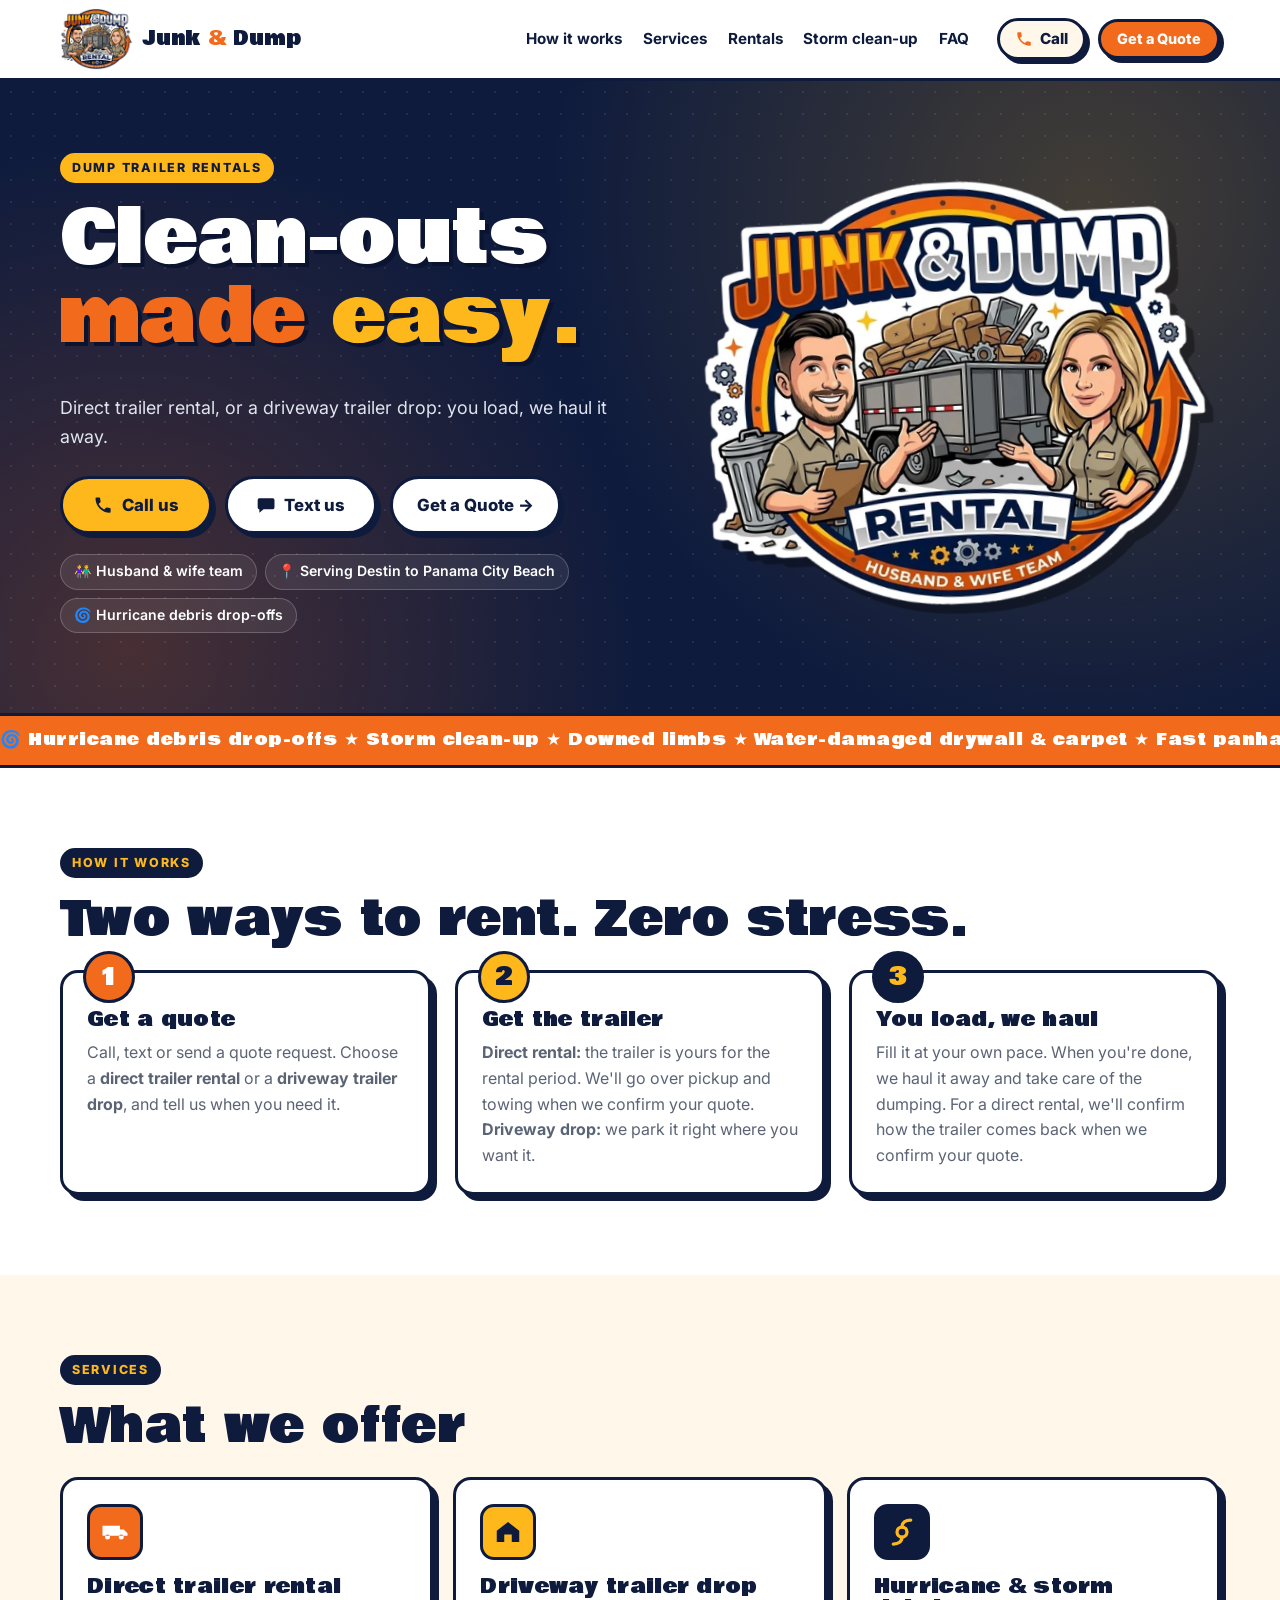
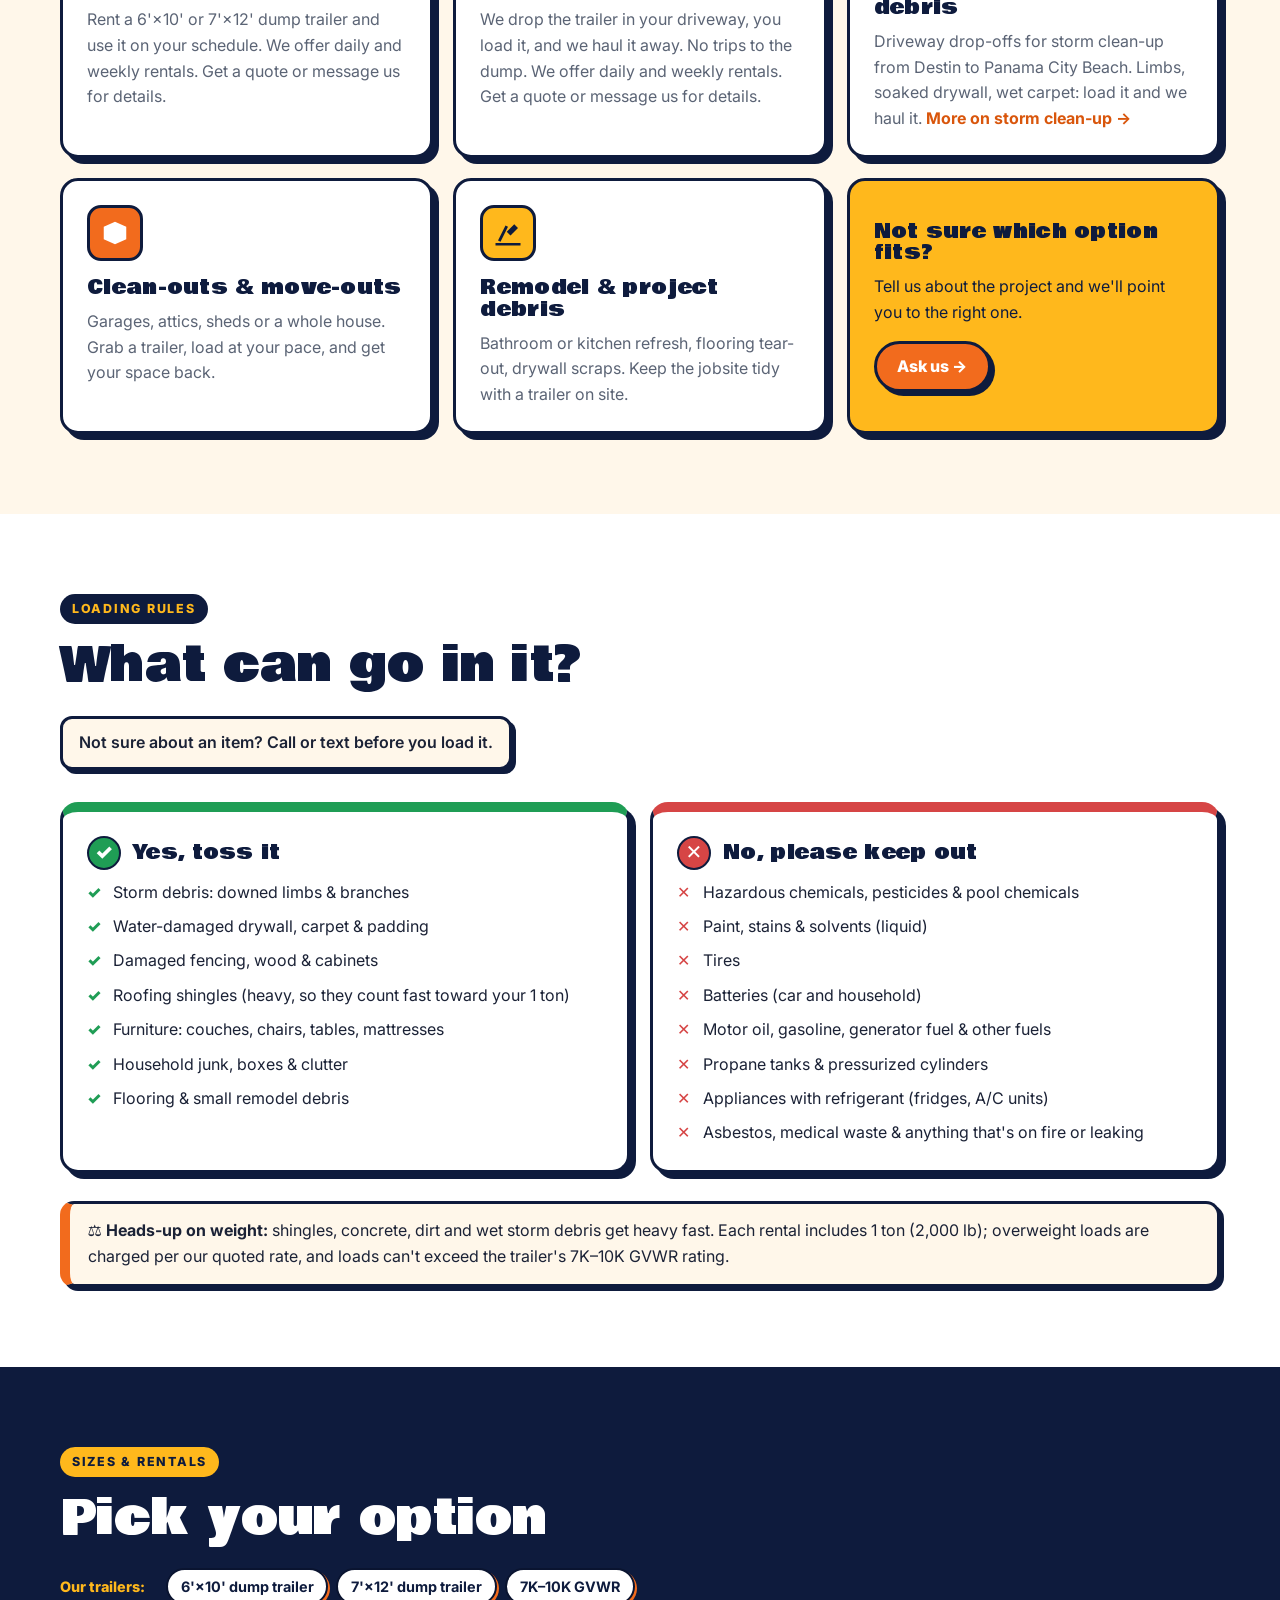
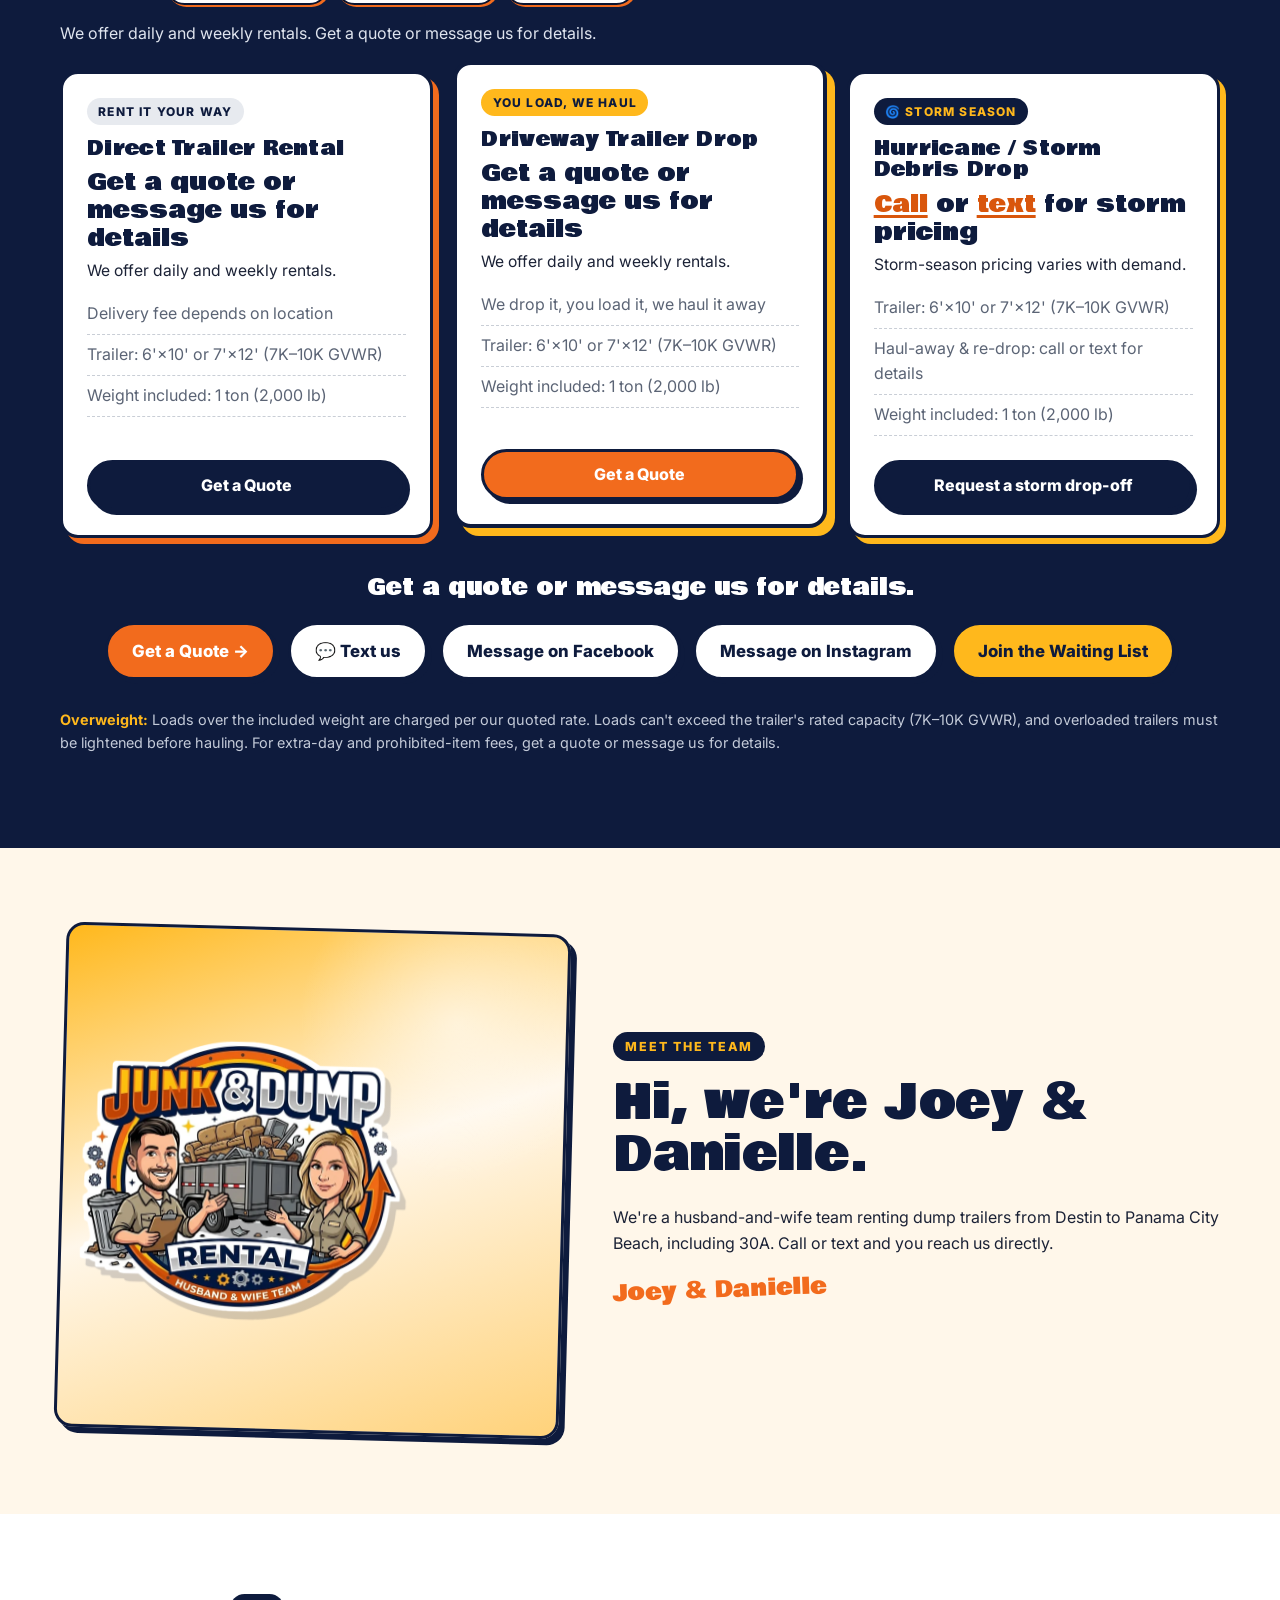
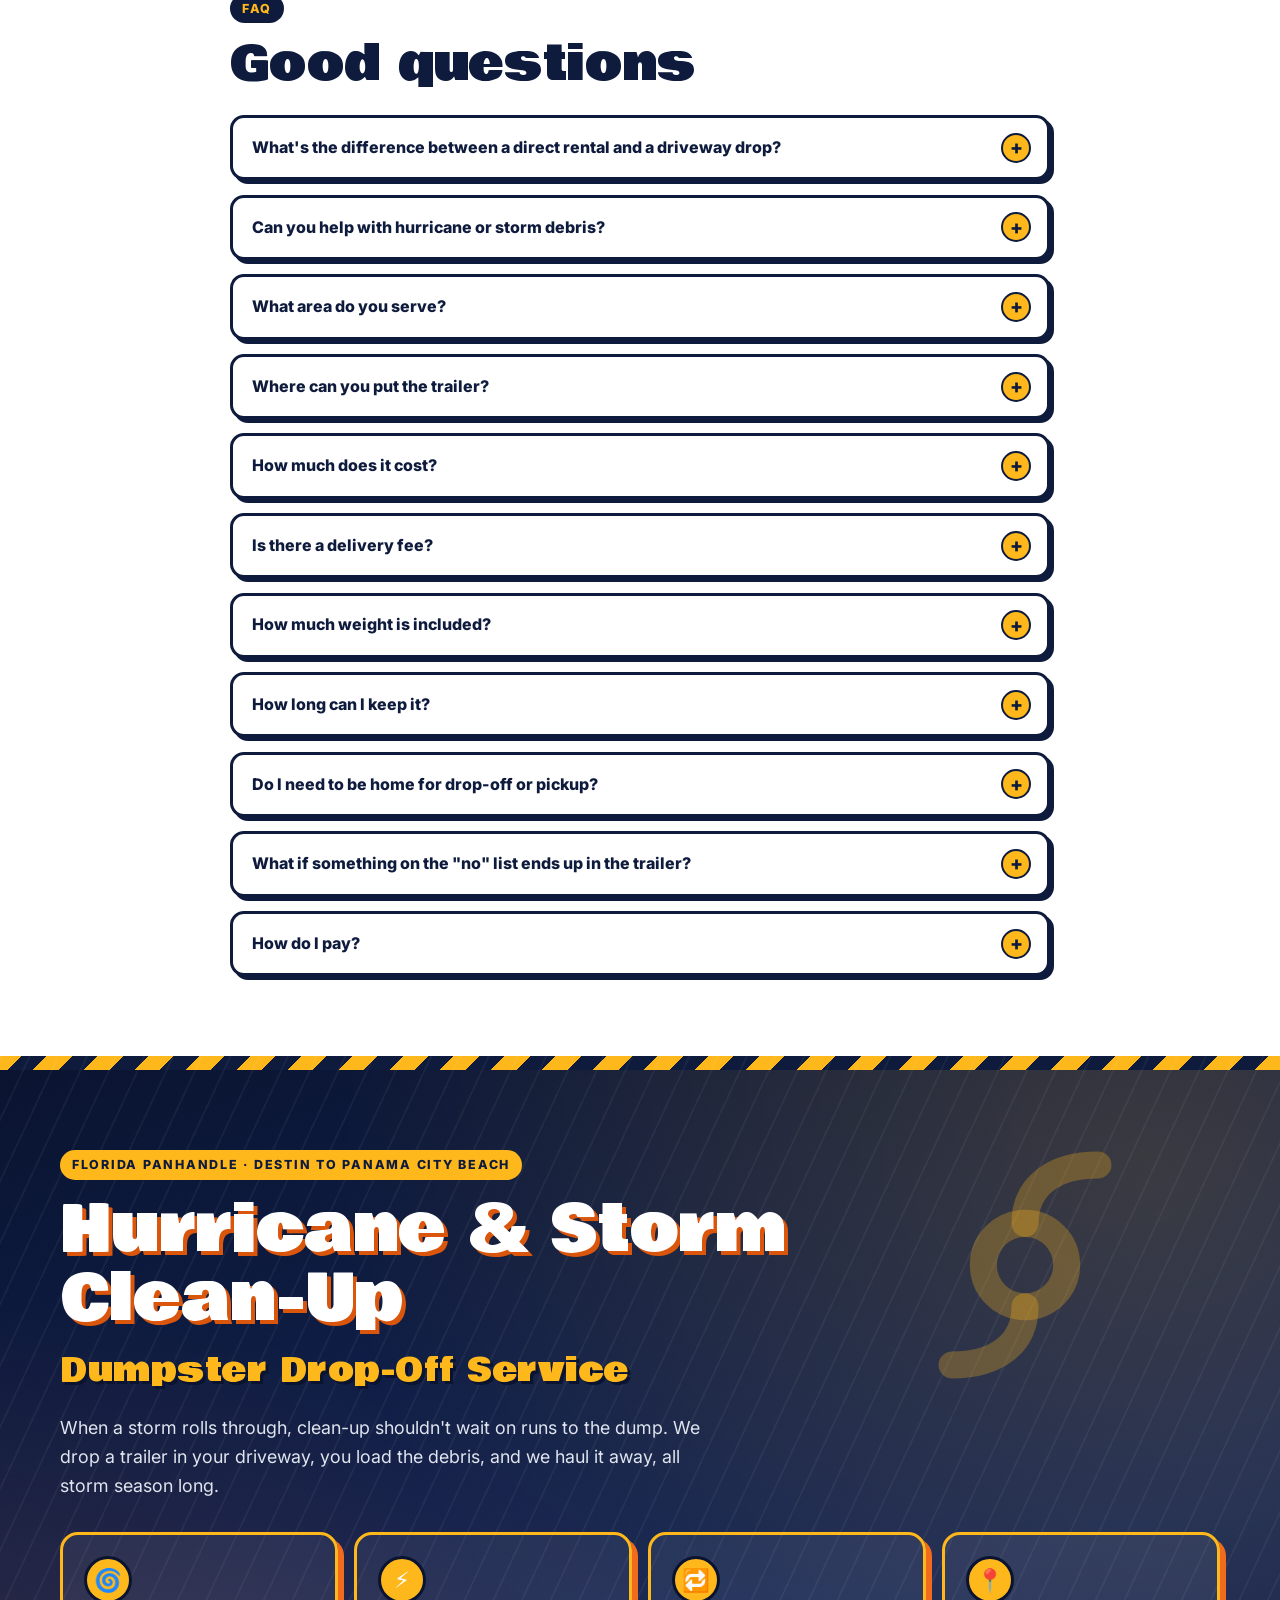
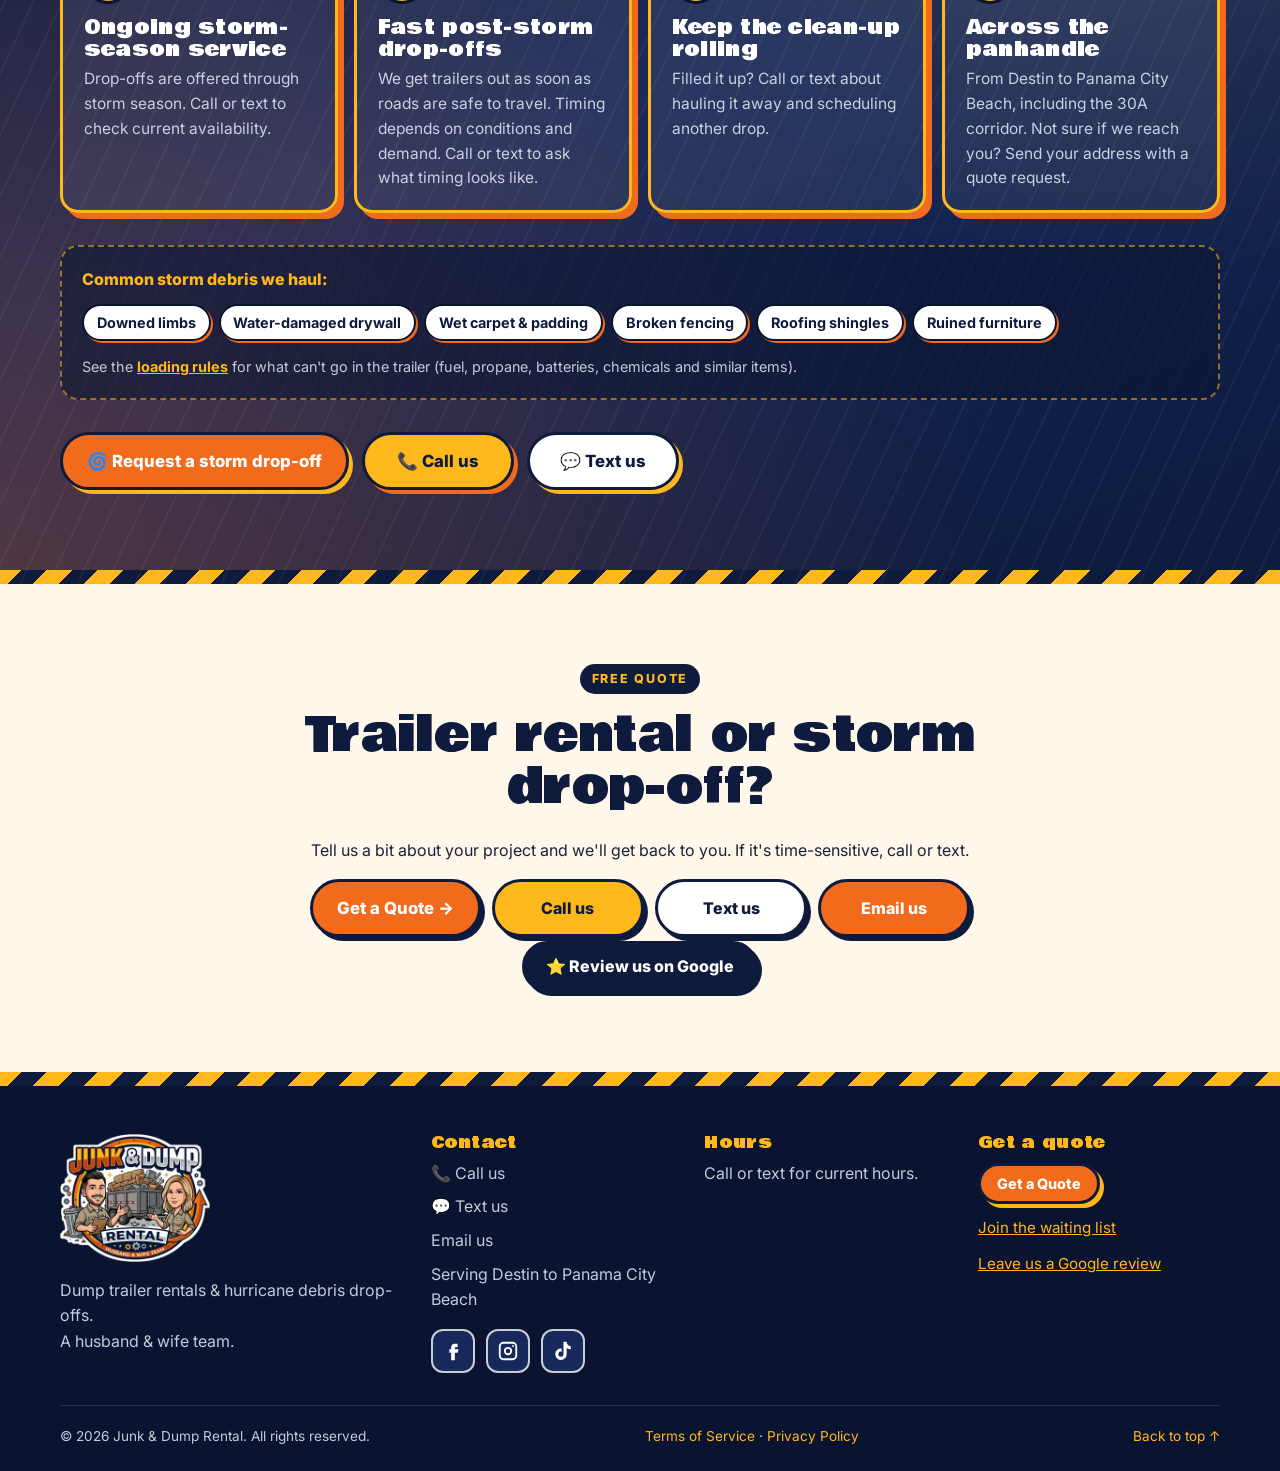
==== commit a7cdf570: "Add Google review link: footer on all pages, homepage button, JSON-LD sameAs" ====
--- a/index.html
+++ b/index.html
@@ -69,7 +69,8 @@
     "sameAs": [
       "https://www.facebook.com/share/19p5dMJsrz/?mibextid=wwXIfr",
       "https://www.instagram.com/dump30a/",
-      "https://www.tiktok.com/@dump30a"
+      "https://www.tiktok.com/@dump30a",
+      "https://g.page/r/CW2k5FEiHb6nEBI/review"
     ]
   }
   </script>
@@ -454,6 +455,9 @@
           <a href="sms:+18506609936" class="btn btn-outline" aria-label="Text Junk &amp; Dump">Text us</a>
           <a href="mailto:Joseph.heidel@gmail.com" class="btn btn-orange" aria-label="Email Junk &amp; Dump">Email us</a>
         </p>
+        <p class="quote-contact">
+          <a href="https://g.page/r/CW2k5FEiHb6nEBI/review" class="btn btn-navy" target="_blank" rel="noopener">⭐ Review us on Google</a>
+        </p>
       </div>
     </section>
   </main>
@@ -496,6 +500,7 @@
         <h4>Get a quote</h4>
         <a href="assets/quote.html" class="btn btn-orange btn-sm footer-cta">Get a Quote</a>
         <p class="footer-waitlist"><a href="assets/waitlist.html">Join the waiting list</a></p>
+        <p class="footer-waitlist"><a href="https://g.page/r/CW2k5FEiHb6nEBI/review" target="_blank" rel="noopener">Leave us a Google review</a></p>
       </div>
     </div>
     <div class="container footer-bottom">
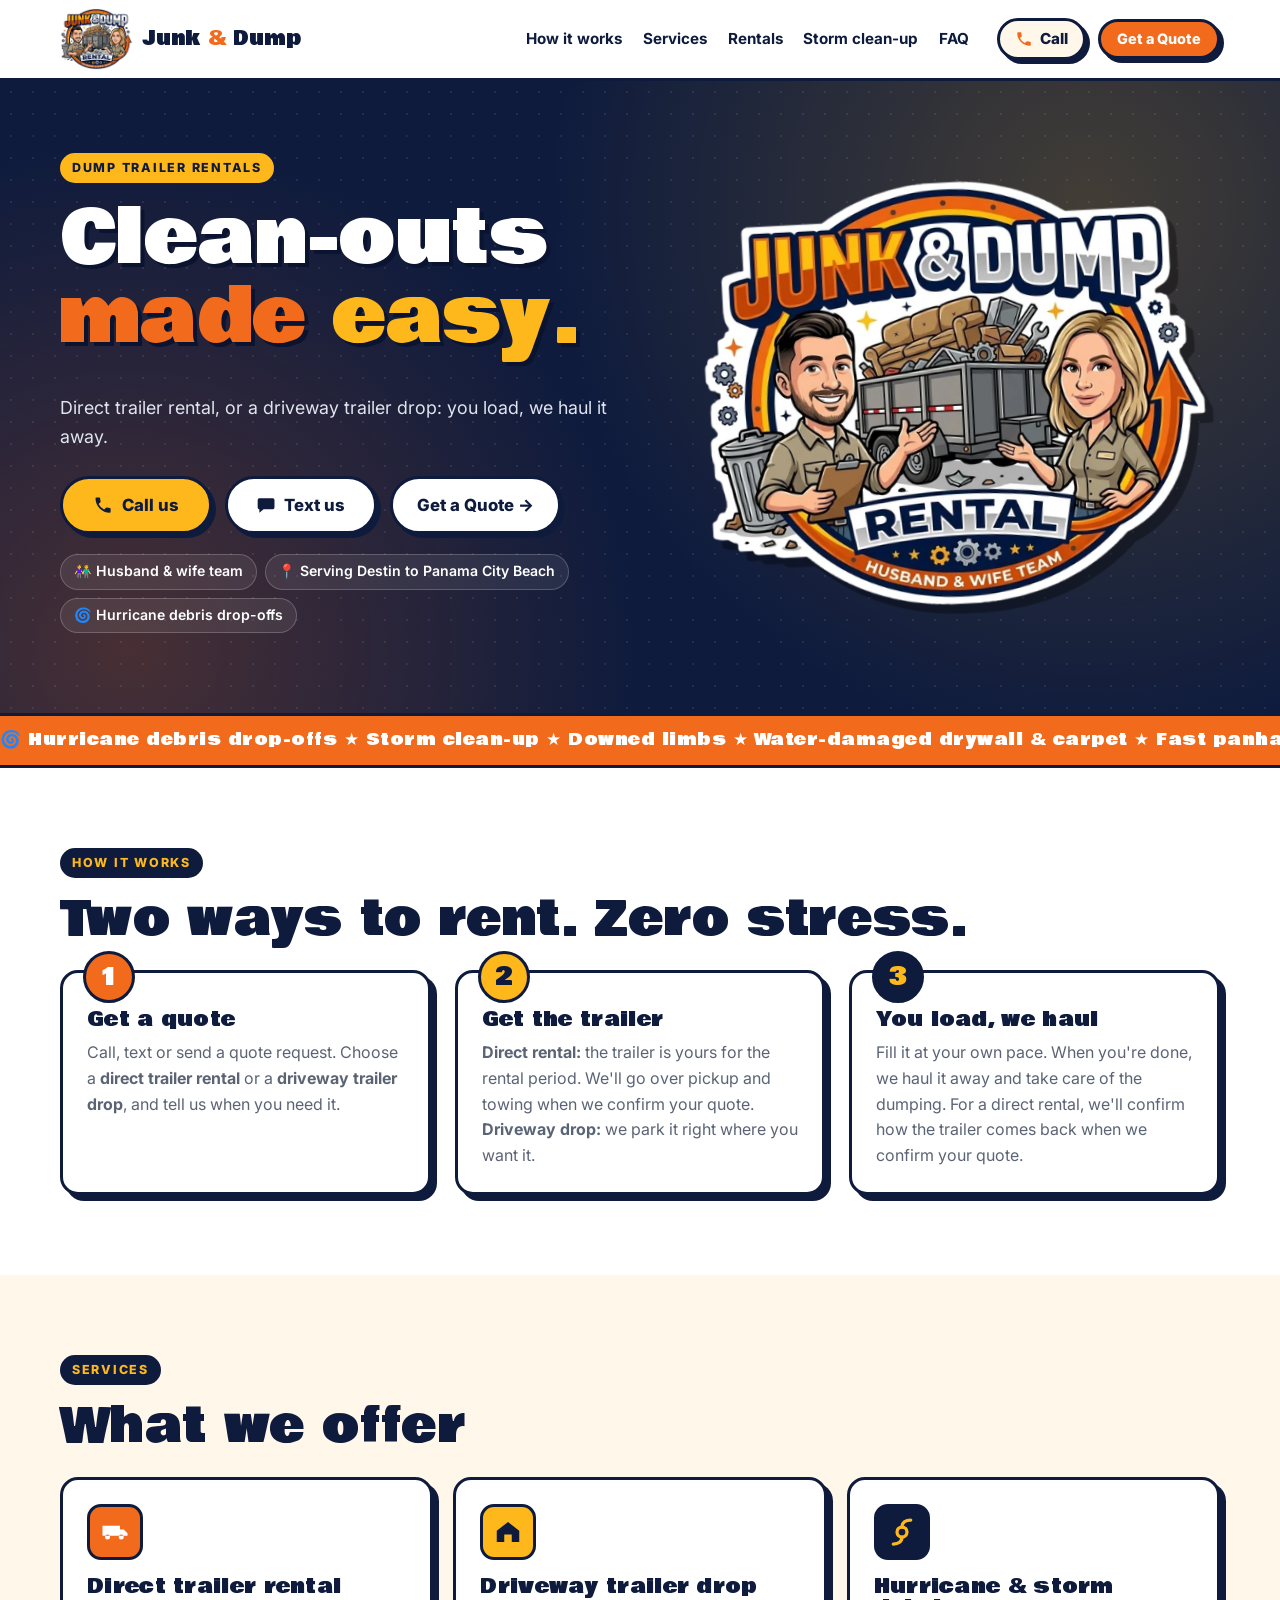
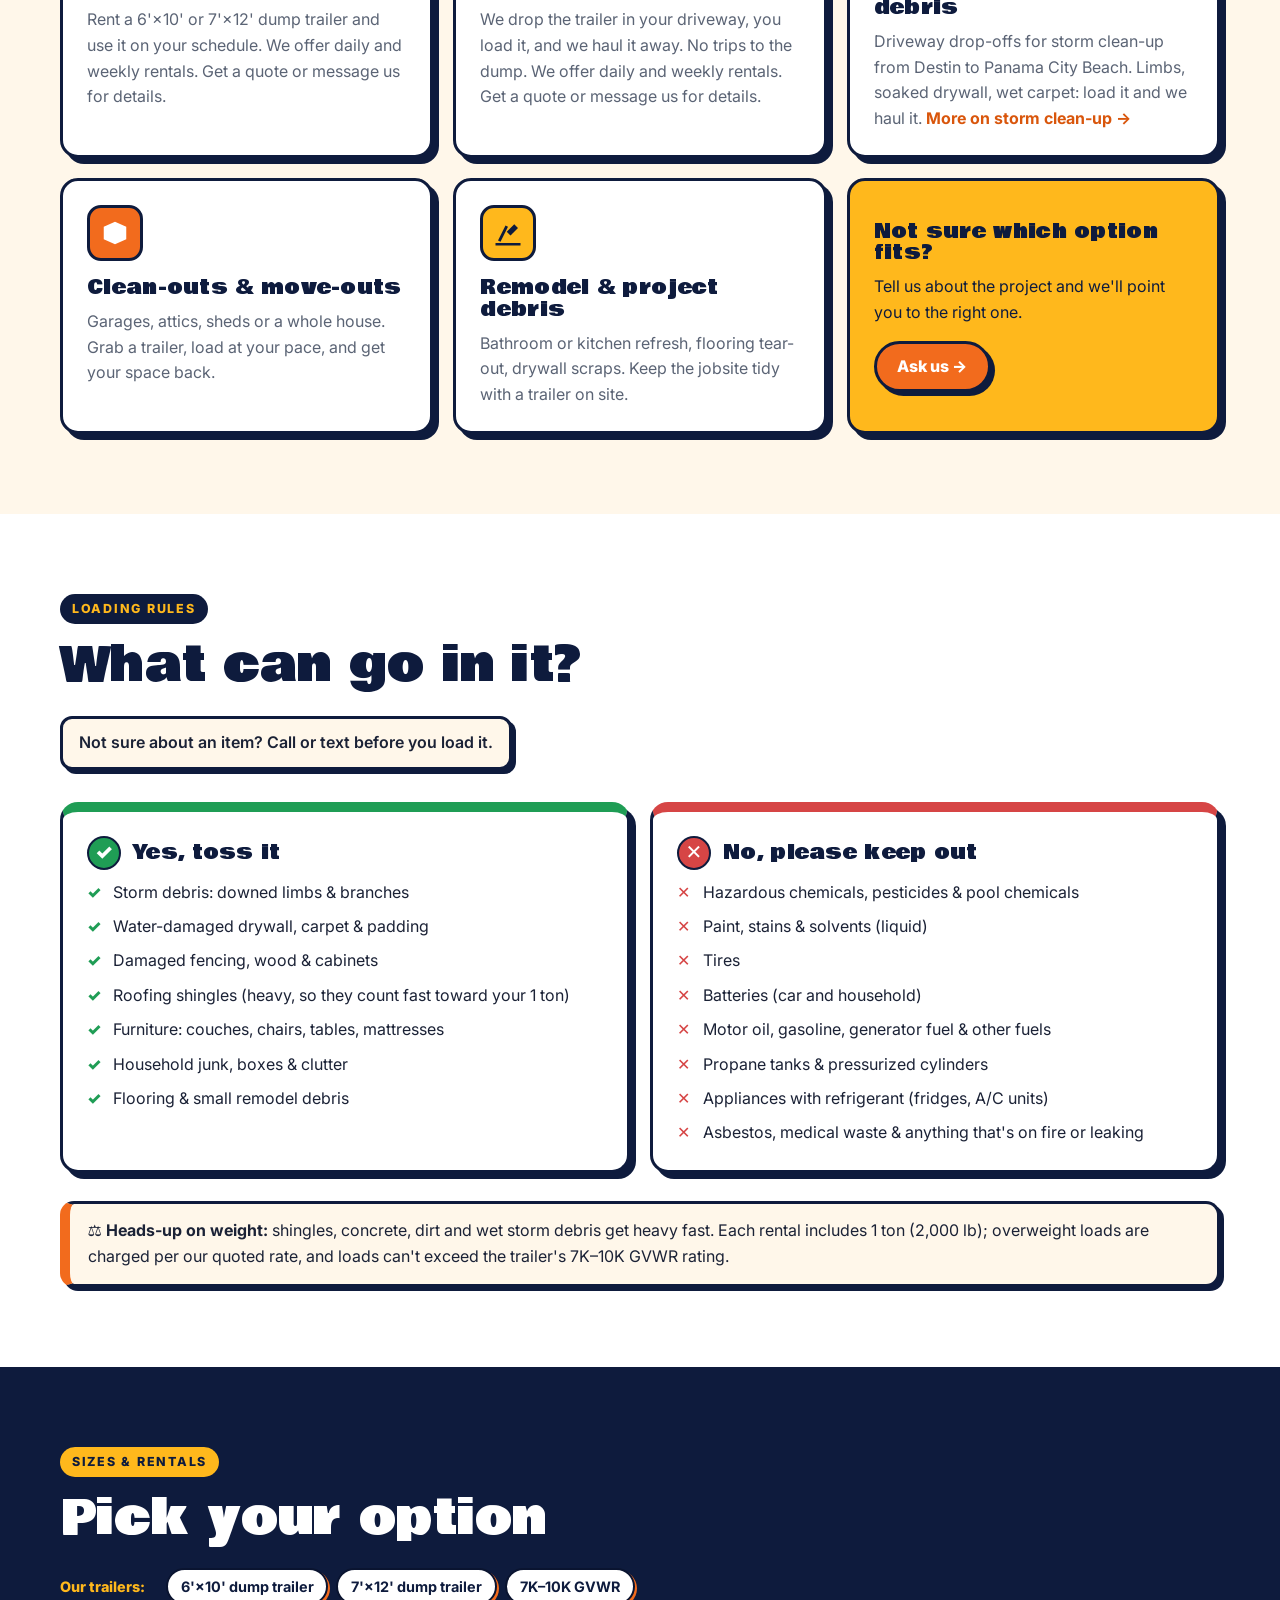
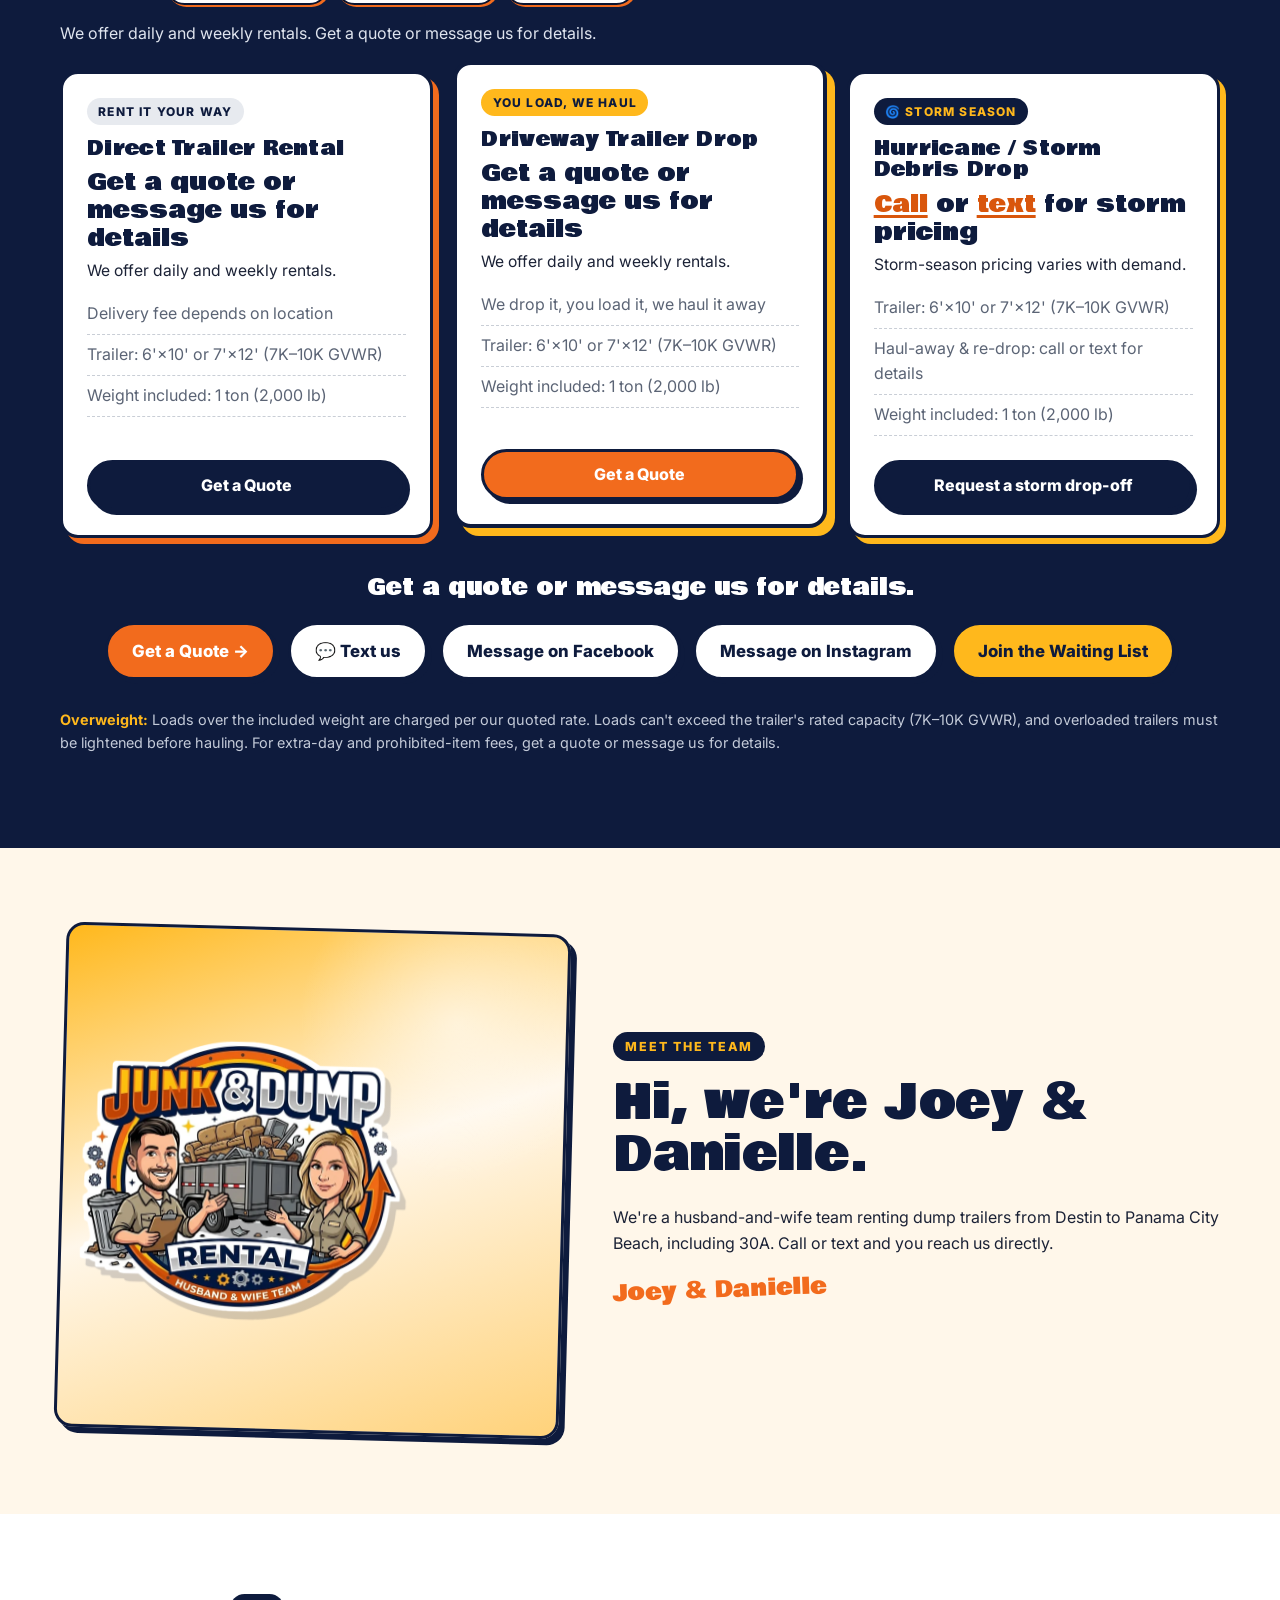
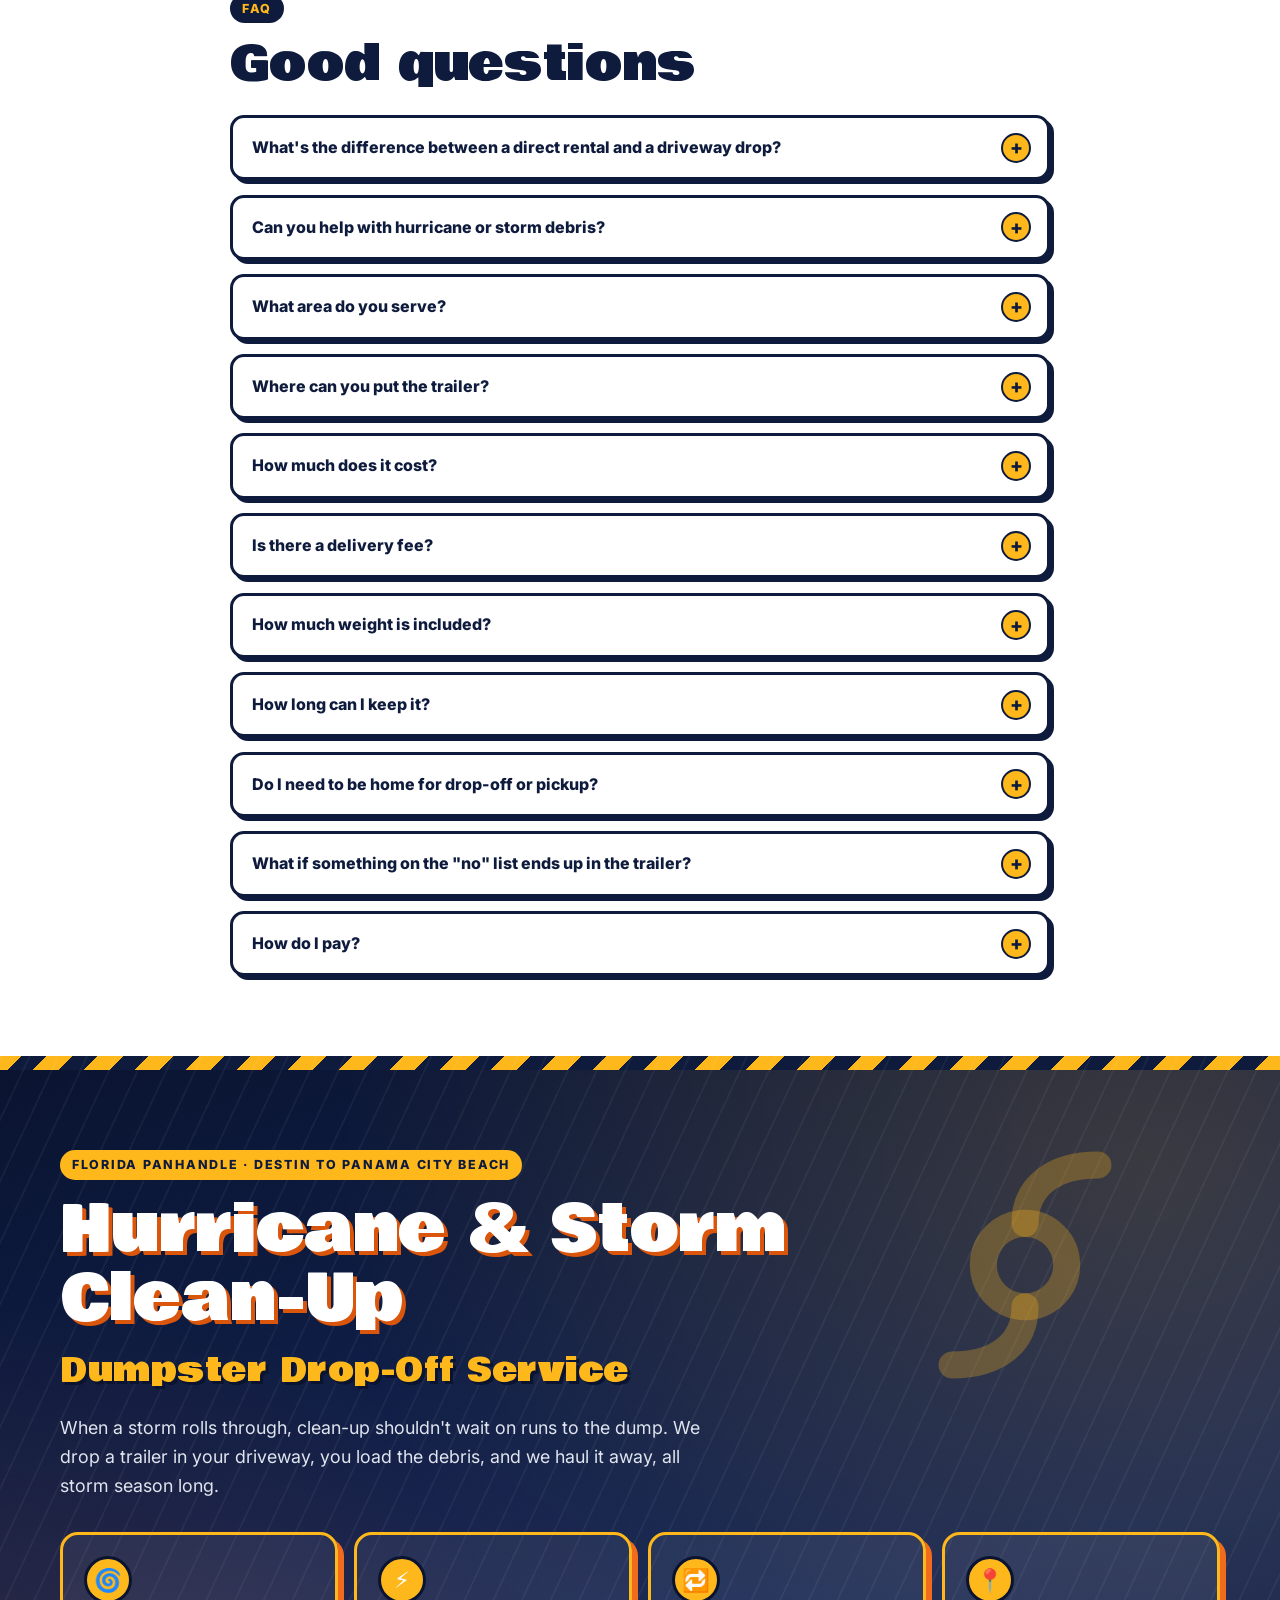
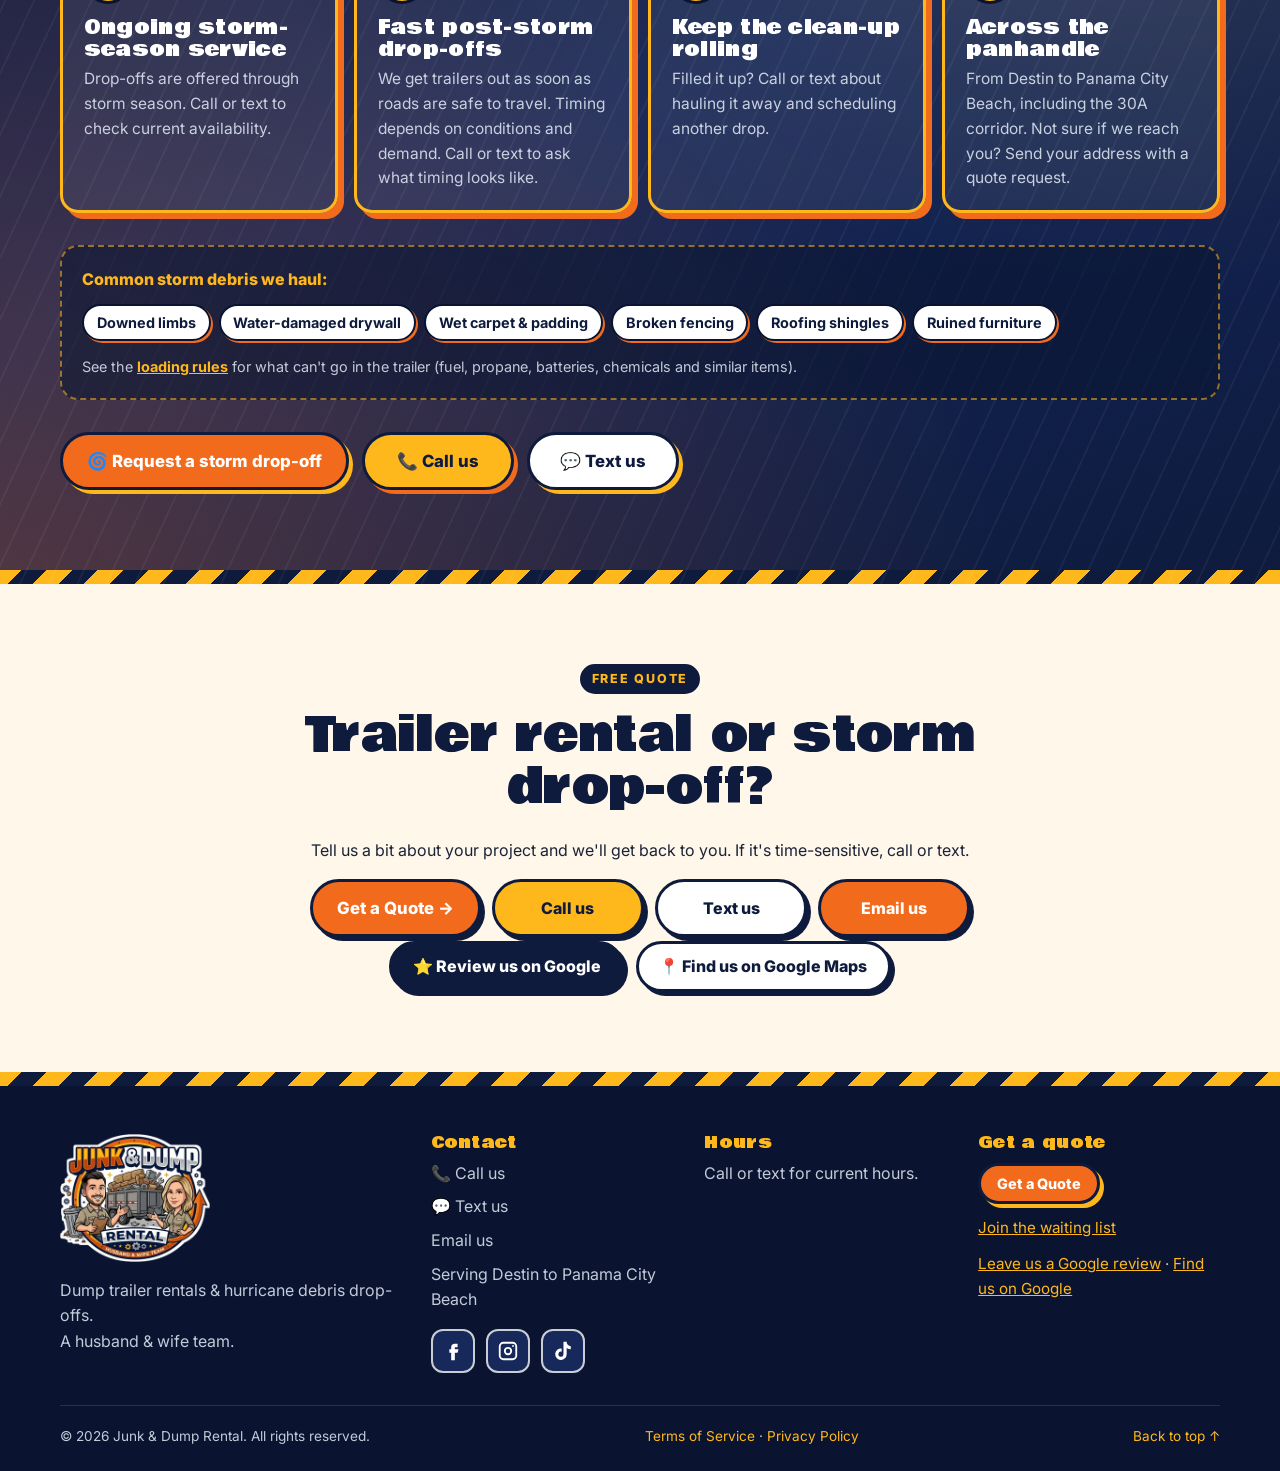
==== commit dbd28ca0: "Add Google Maps profile link: footers, homepage button, JSON-LD hasMap/sameAs" ====
--- a/index.html
+++ b/index.html
@@ -66,10 +66,12 @@
       {"@type": "Person", "name": "Joseph Heidel"},
       {"@type": "Person", "name": "Danielle"}
     ],
+    "hasMap": "https://maps.app.goo.gl/QC3vAabaYqWfiqcC8?g_st=ic",
     "sameAs": [
       "https://www.facebook.com/share/19p5dMJsrz/?mibextid=wwXIfr",
       "https://www.instagram.com/dump30a/",
       "https://www.tiktok.com/@dump30a",
+      "https://maps.app.goo.gl/QC3vAabaYqWfiqcC8?g_st=ic",
       "https://g.page/r/CW2k5FEiHb6nEBI/review"
     ]
   }
@@ -457,6 +459,7 @@
         </p>
         <p class="quote-contact">
           <a href="https://g.page/r/CW2k5FEiHb6nEBI/review" class="btn btn-navy" target="_blank" rel="noopener">⭐ Review us on Google</a>
+          <a href="https://maps.app.goo.gl/QC3vAabaYqWfiqcC8?g_st=ic" class="btn btn-outline" target="_blank" rel="noopener">📍 Find us on Google Maps</a>
         </p>
       </div>
     </section>
@@ -500,7 +503,7 @@
         <h4>Get a quote</h4>
         <a href="assets/quote.html" class="btn btn-orange btn-sm footer-cta">Get a Quote</a>
         <p class="footer-waitlist"><a href="assets/waitlist.html">Join the waiting list</a></p>
-        <p class="footer-waitlist"><a href="https://g.page/r/CW2k5FEiHb6nEBI/review" target="_blank" rel="noopener">Leave us a Google review</a></p>
+        <p class="footer-waitlist"><a href="https://g.page/r/CW2k5FEiHb6nEBI/review" target="_blank" rel="noopener">Leave us a Google review</a> &middot; <a href="https://maps.app.goo.gl/QC3vAabaYqWfiqcC8?g_st=ic" target="_blank" rel="noopener">Find us on Google</a></p>
       </div>
     </div>
     <div class="container footer-bottom">
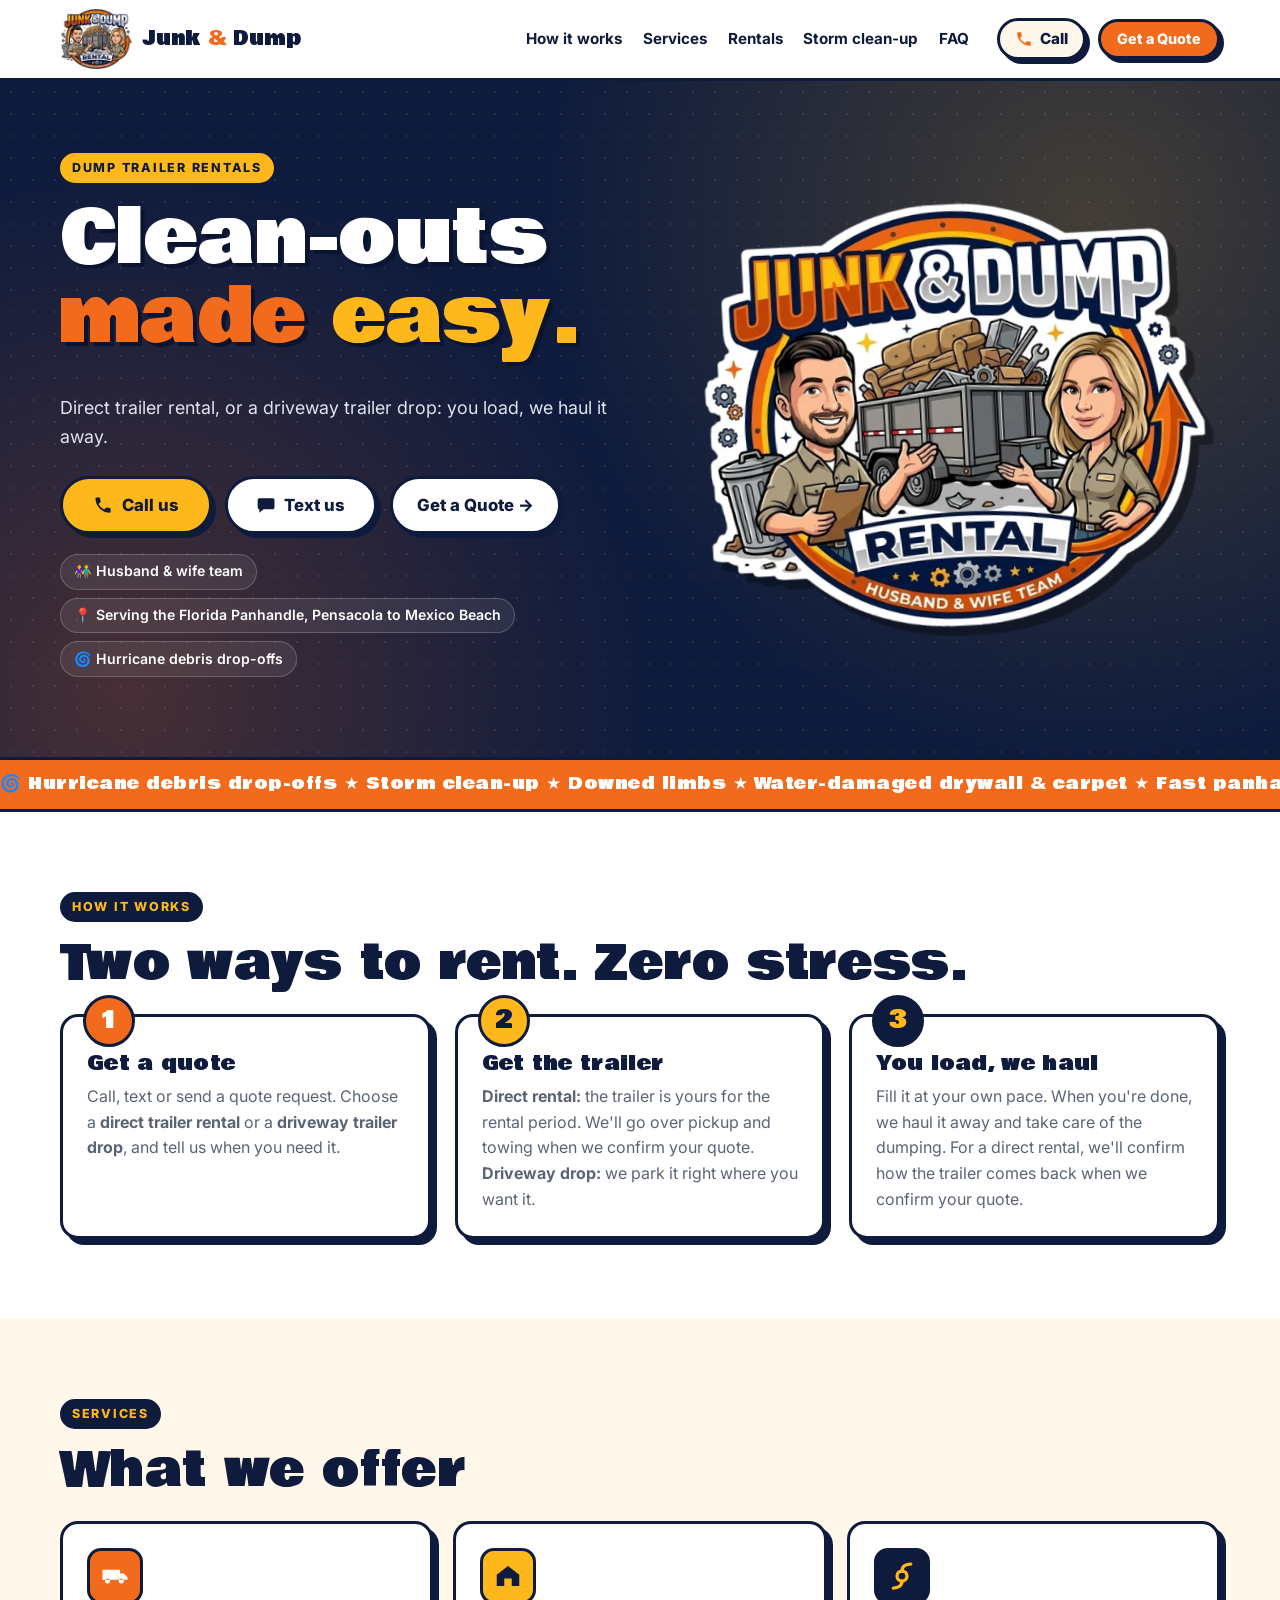
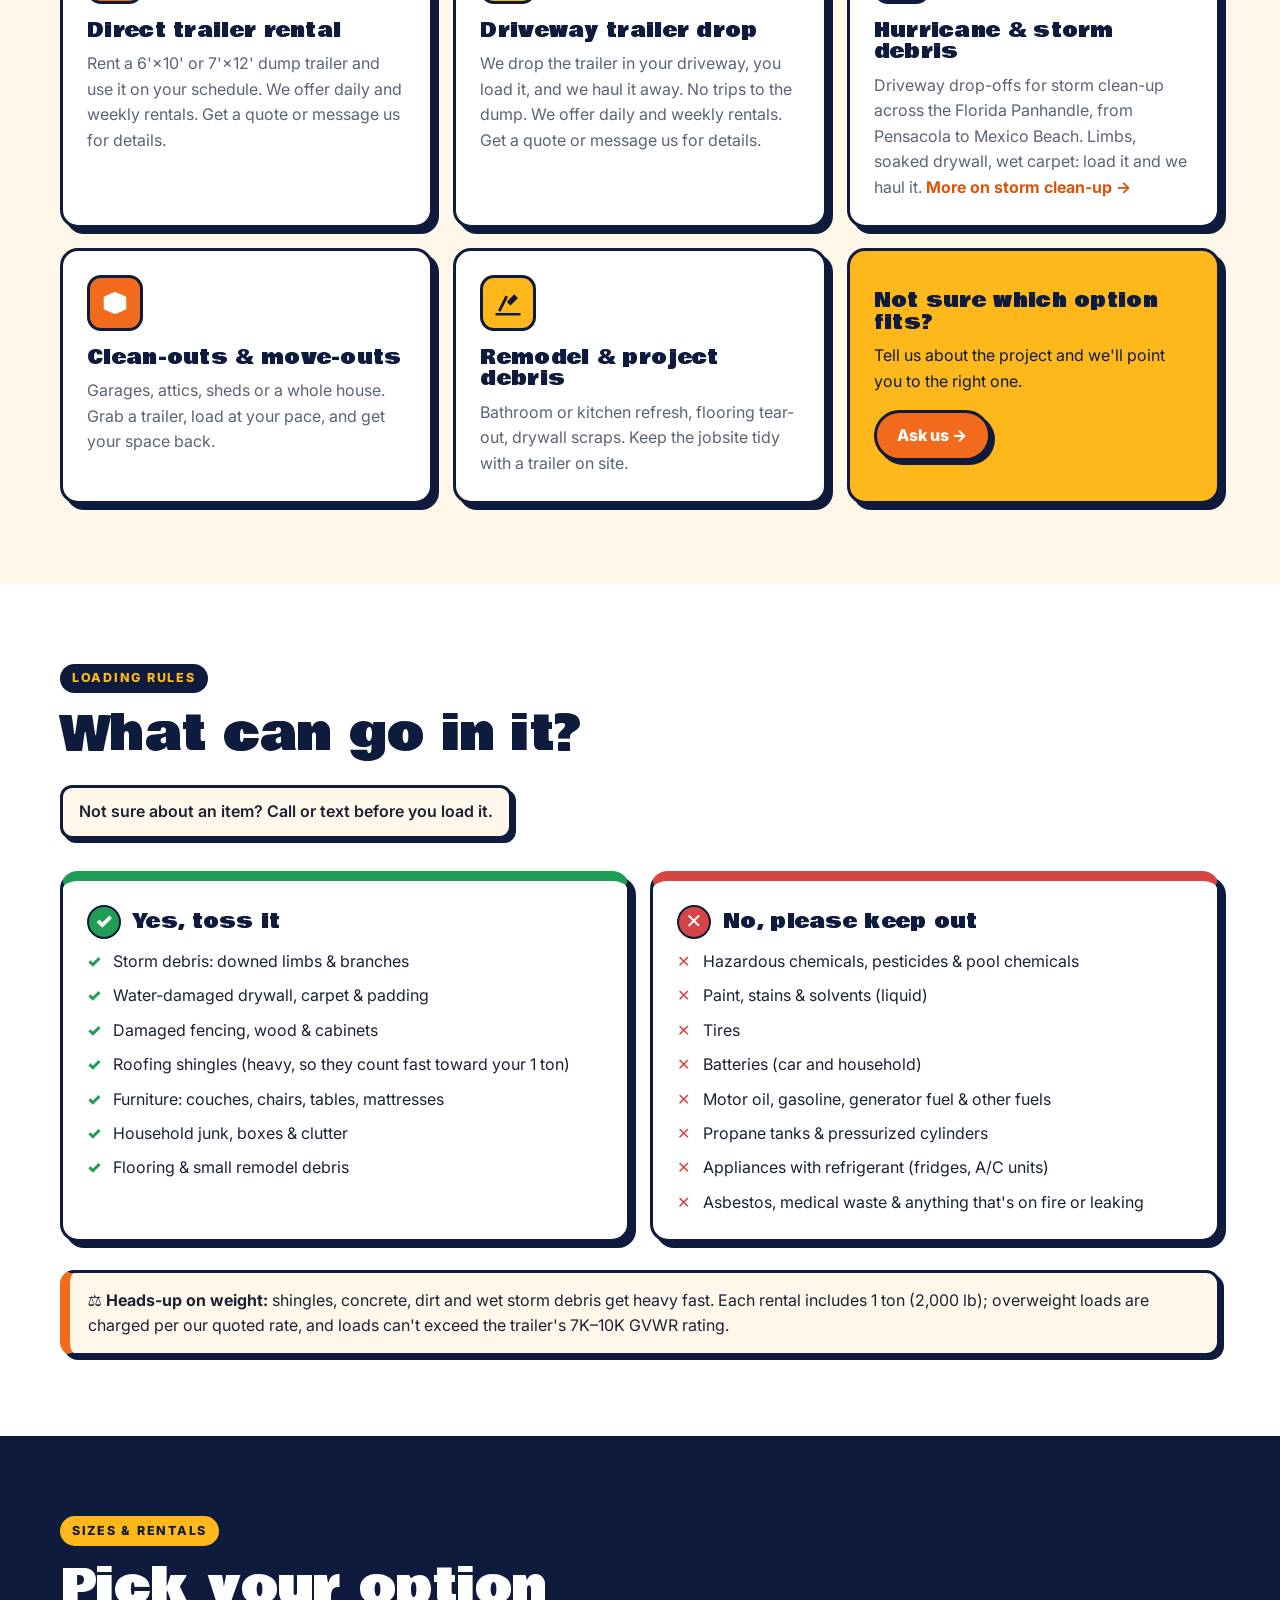
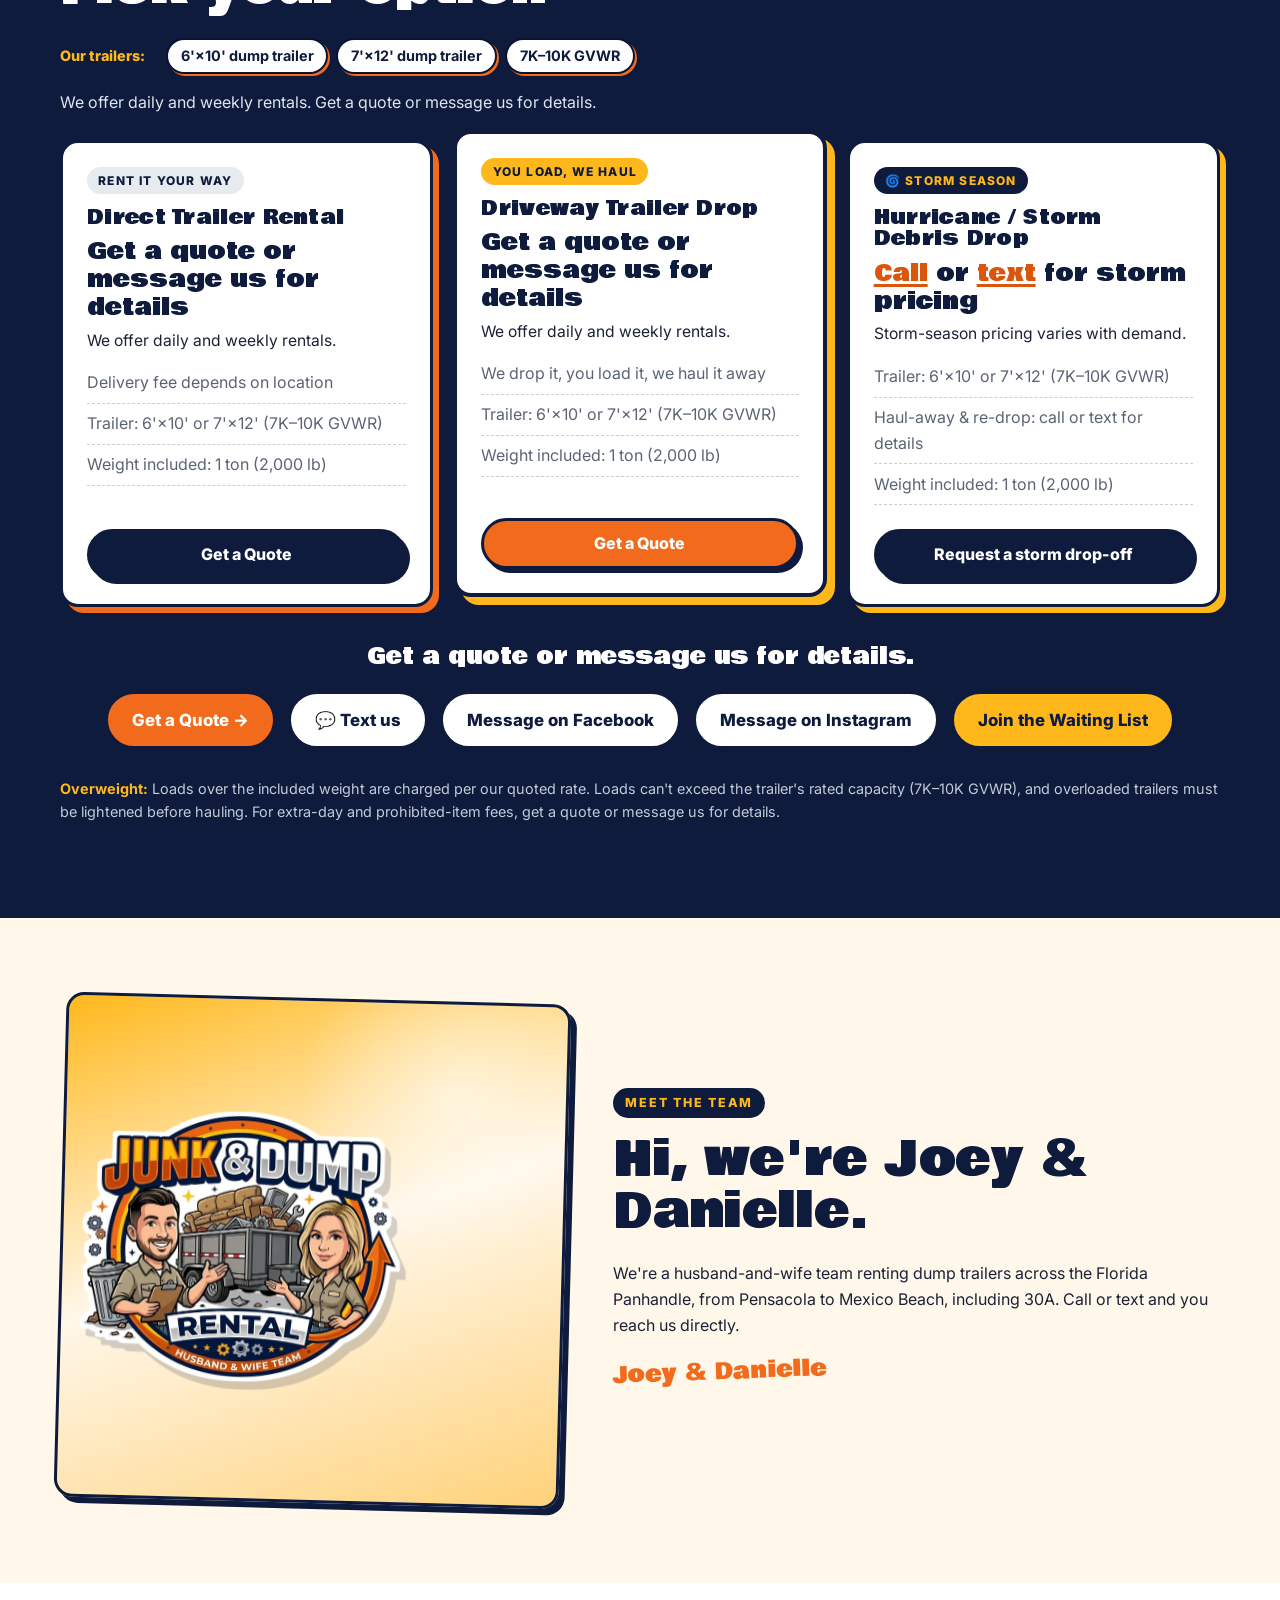
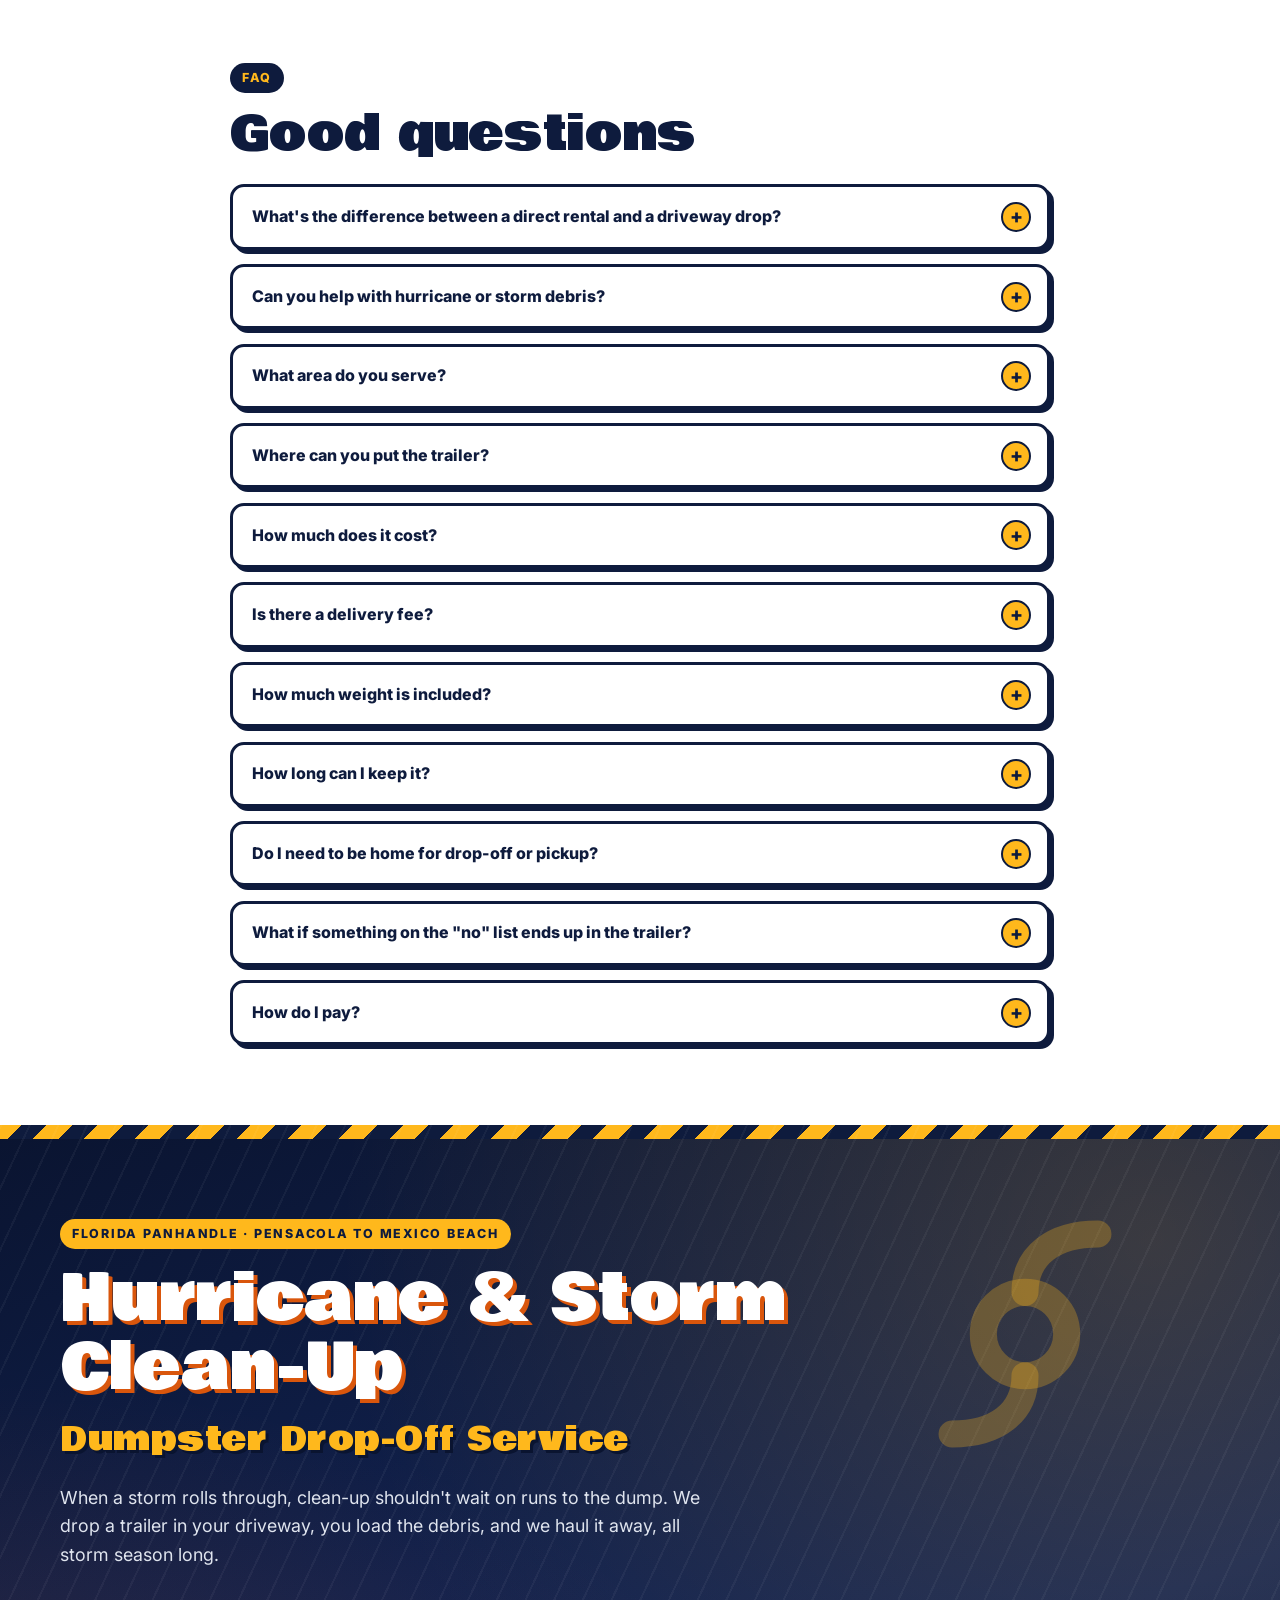
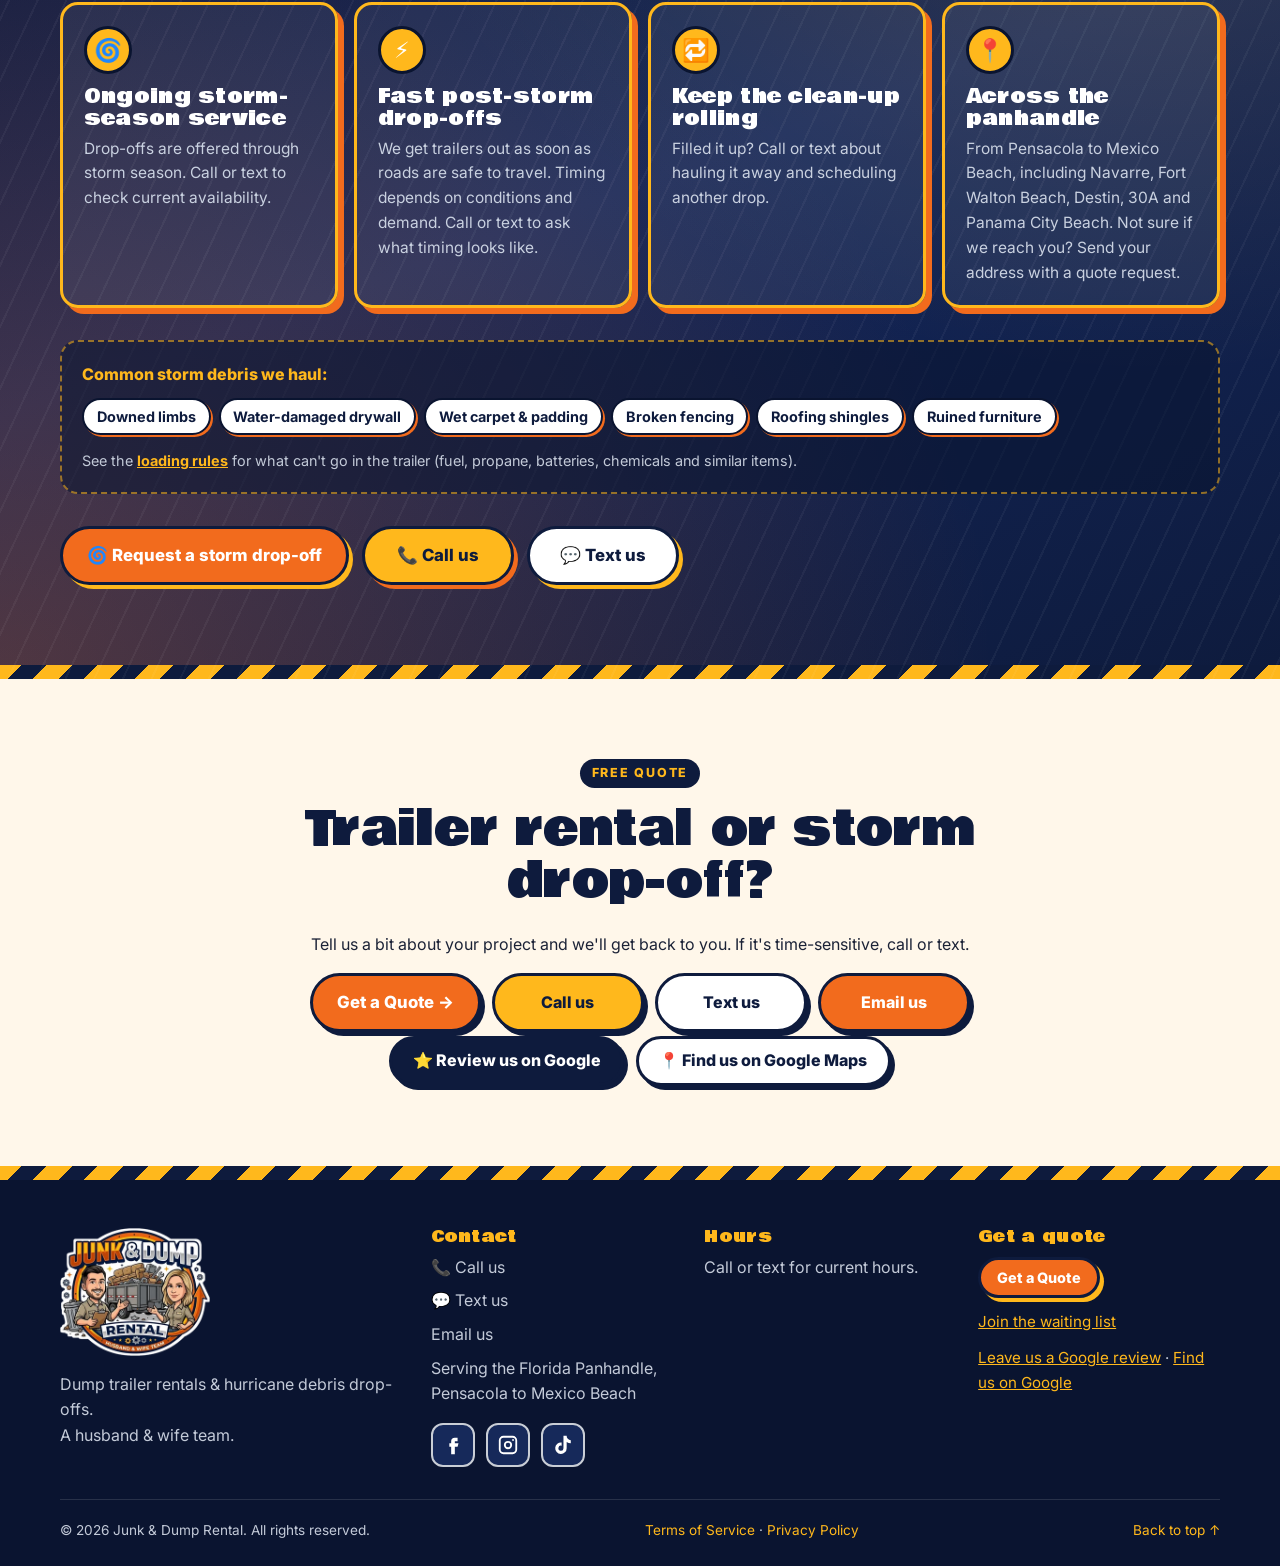
==== commit 270f3101: "Service area: Florida Panhandle (Pensacola to Mexico Beach); add GA4 conversion events (generate_lea" ====
--- a/index.html
+++ b/index.html
@@ -1,10 +1,19 @@
 <!DOCTYPE html>
 <html lang="en">
 <head>
+  <!-- Google tag (gtag.js) -->
+  <script async src="https://www.googletagmanager.com/gtag/js?id=G-H8108D52WM"></script>
+  <script>
+    window.dataLayer = window.dataLayer || [];
+    function gtag(){dataLayer.push(arguments);}
+    gtag('js', new Date());
+
+    gtag('config', 'G-H8108D52WM');
+  </script>
   <meta charset="utf-8">
   <meta name="viewport" content="width=device-width, initial-scale=1">
-  <title>Junk &amp; Dump Rental | Dump Trailer Rental &amp; Hurricane Debris Drop-Offs – Destin to Panama City Beach, FL</title>
-  <meta name="description" content="Junk &amp; Dump Rental is a husband-and-wife team offering direct dump trailer rentals, driveway trailer drops (you load, we haul it away) and hurricane &amp; storm debris drop-offs. Serving the Florida Panhandle from Destin to Panama City Beach, including 30A.">
+  <title>Junk &amp; Dump Rental | Dump Trailer Rental &amp; Hurricane Debris Drop-Offs – Florida Panhandle, Pensacola to Mexico Beach</title>
+  <meta name="description" content="Junk &amp; Dump Rental is a husband-and-wife team offering direct dump trailer rentals, driveway trailer drops (you load, we haul it away) and hurricane &amp; storm debris drop-offs. Serving the Florida Panhandle, from Pensacola to Mexico Beach, including 30A.">
   <meta name="theme-color" content="#0E1B3D">
   <link rel="canonical" href="https://www.oncommandresponse.com/">
 
@@ -12,7 +21,7 @@
   <meta property="og:type" content="website">
   <meta property="og:site_name" content="Junk &amp; Dump Rental">
   <meta property="og:title" content="Junk &amp; Dump Rental – Dump trailers &amp; hurricane debris drop-offs">
-  <meta property="og:description" content="Direct trailer rental, or a driveway trailer drop: you load, we haul it away. Hurricane &amp; storm clean-up drop-offs. Serving Destin to Panama City Beach, FL.">
+  <meta property="og:description" content="Direct trailer rental, or a driveway trailer drop: you load, we haul it away. Hurricane &amp; storm clean-up drop-offs. Serving the Florida Panhandle, from Pensacola to Mexico Beach.">
   <meta property="og:url" content="https://www.oncommandresponse.com/">
   <meta property="og:image" content="https://www.oncommandresponse.com/assets/og-image.jpg">
   <meta property="og:image:width" content="1200">
@@ -38,7 +47,7 @@
     "@context": "https://schema.org",
     "@type": "LocalBusiness",
     "name": "Junk & Dump Rental",
-    "description": "Direct dump trailer rental (6x10 and 7x12 dump trailers, 7K-10K GVWR), driveway trailer drops and hurricane/storm debris drop-offs by a husband-and-wife team. Serving the Florida Panhandle from Destin to Panama City Beach, including the 30A corridor.",
+    "description": "Direct dump trailer rental (6x10 and 7x12 dump trailers, 7K-10K GVWR), driveway trailer drops and hurricane/storm debris drop-offs by a husband-and-wife team. Serving the Florida Panhandle, from Pensacola to Mexico Beach, including Navarre, Fort Walton Beach, Destin, 30A and Panama City Beach.",
     "url": "https://www.oncommandresponse.com/",
     "logo": "https://www.oncommandresponse.com/assets/logo-640.png",
     "image": "https://www.oncommandresponse.com/assets/og-image.jpg",
@@ -58,9 +67,16 @@
       }
     ],
     "areaServed": [
+      {"@type": "City", "name": "Pensacola", "containedInPlace": {"@type": "State", "name": "Florida"}},
+      {"@type": "City", "name": "Navarre", "containedInPlace": {"@type": "State", "name": "Florida"}},
+      {"@type": "City", "name": "Fort Walton Beach", "containedInPlace": {"@type": "State", "name": "Florida"}},
       {"@type": "City", "name": "Destin", "containedInPlace": {"@type": "State", "name": "Florida"}},
+      {"@type": "City", "name": "Santa Rosa Beach", "containedInPlace": {"@type": "State", "name": "Florida"}},
+      {"@type": "City", "name": "Panama City", "containedInPlace": {"@type": "State", "name": "Florida"}},
       {"@type": "City", "name": "Panama City Beach", "containedInPlace": {"@type": "State", "name": "Florida"}},
-      {"@type": "Place", "name": "Scenic Highway 30A corridor, Florida"}
+      {"@type": "City", "name": "Mexico Beach", "containedInPlace": {"@type": "State", "name": "Florida"}},
+      {"@type": "Place", "name": "Scenic Highway 30A corridor, Florida"},
+      {"@type": "AdministrativeArea", "name": "Florida Panhandle"}
     ],
     "founder": [
       {"@type": "Person", "name": "Joseph Heidel"},
@@ -126,7 +142,7 @@
           </div>
           <ul class="hero-badges">
             <li>👫 Husband &amp; wife team</li>
-            <li>📍 Serving Destin to Panama City Beach</li>
+            <li>📍 Serving the Florida Panhandle, Pensacola to Mexico Beach</li>
             <li>🌀 Hurricane debris drop-offs</li>
           </ul>
         </div>
@@ -144,8 +160,8 @@
     <!-- Ticker: hurricane messaging -->
     <div class="ticker" aria-hidden="true">
       <div class="ticker-track">
-        <span>🌀 Hurricane debris drop-offs ★ Storm clean-up ★ Downed limbs ★ Water-damaged drywall &amp; carpet ★ Fast panhandle drop-offs ★ Destin to Panama City Beach ★ You load, we haul ★&nbsp;</span>
-        <span>🌀 Hurricane debris drop-offs ★ Storm clean-up ★ Downed limbs ★ Water-damaged drywall &amp; carpet ★ Fast panhandle drop-offs ★ Destin to Panama City Beach ★ You load, we haul ★&nbsp;</span>
+        <span>🌀 Hurricane debris drop-offs ★ Storm clean-up ★ Downed limbs ★ Water-damaged drywall &amp; carpet ★ Fast panhandle drop-offs ★ Pensacola to Mexico Beach ★ You load, we haul ★&nbsp;</span>
+        <span>🌀 Hurricane debris drop-offs ★ Storm clean-up ★ Downed limbs ★ Water-damaged drywall &amp; carpet ★ Fast panhandle drop-offs ★ Pensacola to Mexico Beach ★ You load, we haul ★&nbsp;</span>
       </div>
     </div>
 
@@ -193,7 +209,7 @@
           <article class="card service">
             <div class="icon icon-navy"><svg viewBox="0 0 24 24" aria-hidden="true"><g class="hurricane-sym" fill="none" stroke="currentColor" stroke-width="2.6" stroke-linecap="round"><circle cx="12" cy="12" r="4"/><path d="M12 8c0-3.6 2.8-5.6 7-5.6"/><path d="M12 16c0 3.6-2.8 5.6-7 5.6"/></g></svg></div>
             <h3>Hurricane &amp; storm debris</h3>
-            <p>Driveway drop-offs for storm clean-up from Destin to Panama City Beach. Limbs, soaked drywall, wet carpet: load it and we haul it. <a href="#storm" class="inline-link">More on storm clean-up →</a></p>
+            <p>Driveway drop-offs for storm clean-up across the Florida Panhandle, from Pensacola to Mexico Beach. Limbs, soaked drywall, wet carpet: load it and we haul it. <a href="#storm" class="inline-link">More on storm clean-up →</a></p>
           </article>
           <article class="card service">
             <div class="icon icon-orange"><svg viewBox="0 0 24 24" aria-hidden="true"><path d="M3 7l9-4 9 4v10l-9 4-9-4zm9 2L5.5 6.2M12 9l6.5-2.8M12 9v11"/></svg></div>
@@ -329,7 +345,7 @@
         <div class="team-copy">
           <p class="eyebrow eyebrow-dark">Meet the team</p>
           <h2>Hi, we're Joey &amp; Danielle.</h2>
-          <p>We're a husband-and-wife team renting dump trailers from Destin to Panama City Beach, including 30A. Call or text and you reach us directly.</p>
+          <p>We're a husband-and-wife team renting dump trailers across the Florida Panhandle, from Pensacola to Mexico Beach, including 30A. Call or text and you reach us directly.</p>
           <p class="signature">Joey &amp; Danielle</p>
         </div>
       </div>
@@ -347,11 +363,11 @@
           </details>
           <details name="faq">
             <summary>Can you help with hurricane or storm debris?</summary>
-            <p>Yes. We offer driveway trailer drop-offs for storm clean-up across the Florida Panhandle, from Destin to Panama City Beach: we drop the trailer, you load the debris, and we haul it away. After a big storm, timing depends on road conditions, safety and demand, so we can't promise a specific arrival time. Request a quote as early as you can, or call or text to ask what timing looks like.</p>
+            <p>Yes. We offer driveway trailer drop-offs for storm clean-up across the Florida Panhandle, from Pensacola to Mexico Beach: we drop the trailer, you load the debris, and we haul it away. After a big storm, timing depends on road conditions, safety and demand, so we can't promise a specific arrival time. Request a quote as early as you can, or call or text to ask what timing looks like.</p>
           </details>
           <details name="faq">
             <summary>What area do you serve?</summary>
-            <p>We serve the Florida Panhandle from Destin to Panama City Beach, including the 30A corridor in between. Just outside that stretch? <a href="tel:+18506609936" aria-label="Call Junk &amp; Dump">Call</a> or <a href="sms:+18506609936" aria-label="Text Junk &amp; Dump">text</a> us and ask.</p>
+            <p>We serve the Florida Panhandle, from Pensacola to Mexico Beach: Pensacola, Navarre, Fort Walton Beach, Destin, 30A / Santa Rosa Beach, Panama City, Panama City Beach and Mexico Beach. Just outside that area? <a href="tel:+18506609936" aria-label="Call Junk &amp; Dump">Call</a> or <a href="sms:+18506609936" aria-label="Text Junk &amp; Dump">text</a> us and ask.</p>
           </details>
           <details name="faq">
             <summary>Where can you put the trailer?</summary>
@@ -395,7 +411,7 @@
       <div class="storm-inner container">
         <div class="storm-head">
           <svg class="storm-swirl" viewBox="0 0 24 24" aria-hidden="true"><g class="hurricane-sym" fill="none" stroke="currentColor" stroke-width="2.6" stroke-linecap="round"><circle cx="12" cy="12" r="4"/><path d="M12 8c0-3.6 2.8-5.6 7-5.6"/><path d="M12 16c0 3.6-2.8 5.6-7 5.6"/></g></svg>
-          <p class="eyebrow">Florida Panhandle · Destin to Panama City Beach</p>
+          <p class="eyebrow">Florida Panhandle · Pensacola to Mexico Beach</p>
           <h2>Hurricane &amp; Storm Clean-Up<span class="storm-sub">Dumpster Drop-Off Service</span></h2>
           <p class="storm-lead">When a storm rolls through, clean-up shouldn't wait on runs to the dump. We drop a trailer in your driveway, you load the debris, and we haul it away, all storm season long.</p>
         </div>
@@ -419,7 +435,7 @@
           <li class="storm-tile">
             <span class="storm-ico">📍</span>
             <h3>Across the panhandle</h3>
-            <p>From Destin to Panama City Beach, including the 30A corridor. Not sure if we reach you? Send your address with a quote request.</p>
+            <p>From Pensacola to Mexico Beach, including Navarre, Fort Walton Beach, Destin, 30A and Panama City Beach. Not sure if we reach you? Send your address with a quote request.</p>
           </li>
         </ul>
 
@@ -479,7 +495,7 @@
           <li><a href="tel:+18506609936" aria-label="Call Junk &amp; Dump">📞 Call us</a></li>
           <li><a href="sms:+18506609936" aria-label="Text Junk &amp; Dump">💬 Text us</a></li>
           <li><a href="mailto:Joseph.heidel@gmail.com" aria-label="Email Junk &amp; Dump">Email us</a></li>
-          <li>Serving Destin to Panama City Beach</li>
+          <li>Serving the Florida Panhandle, Pensacola to Mexico Beach</li>
         </ul>
         <div class="social">
           <a href="https://www.facebook.com/share/19p5dMJsrz/?mibextid=wwXIfr" target="_blank" rel="noopener" aria-label="Junk &amp; Dump on Facebook">
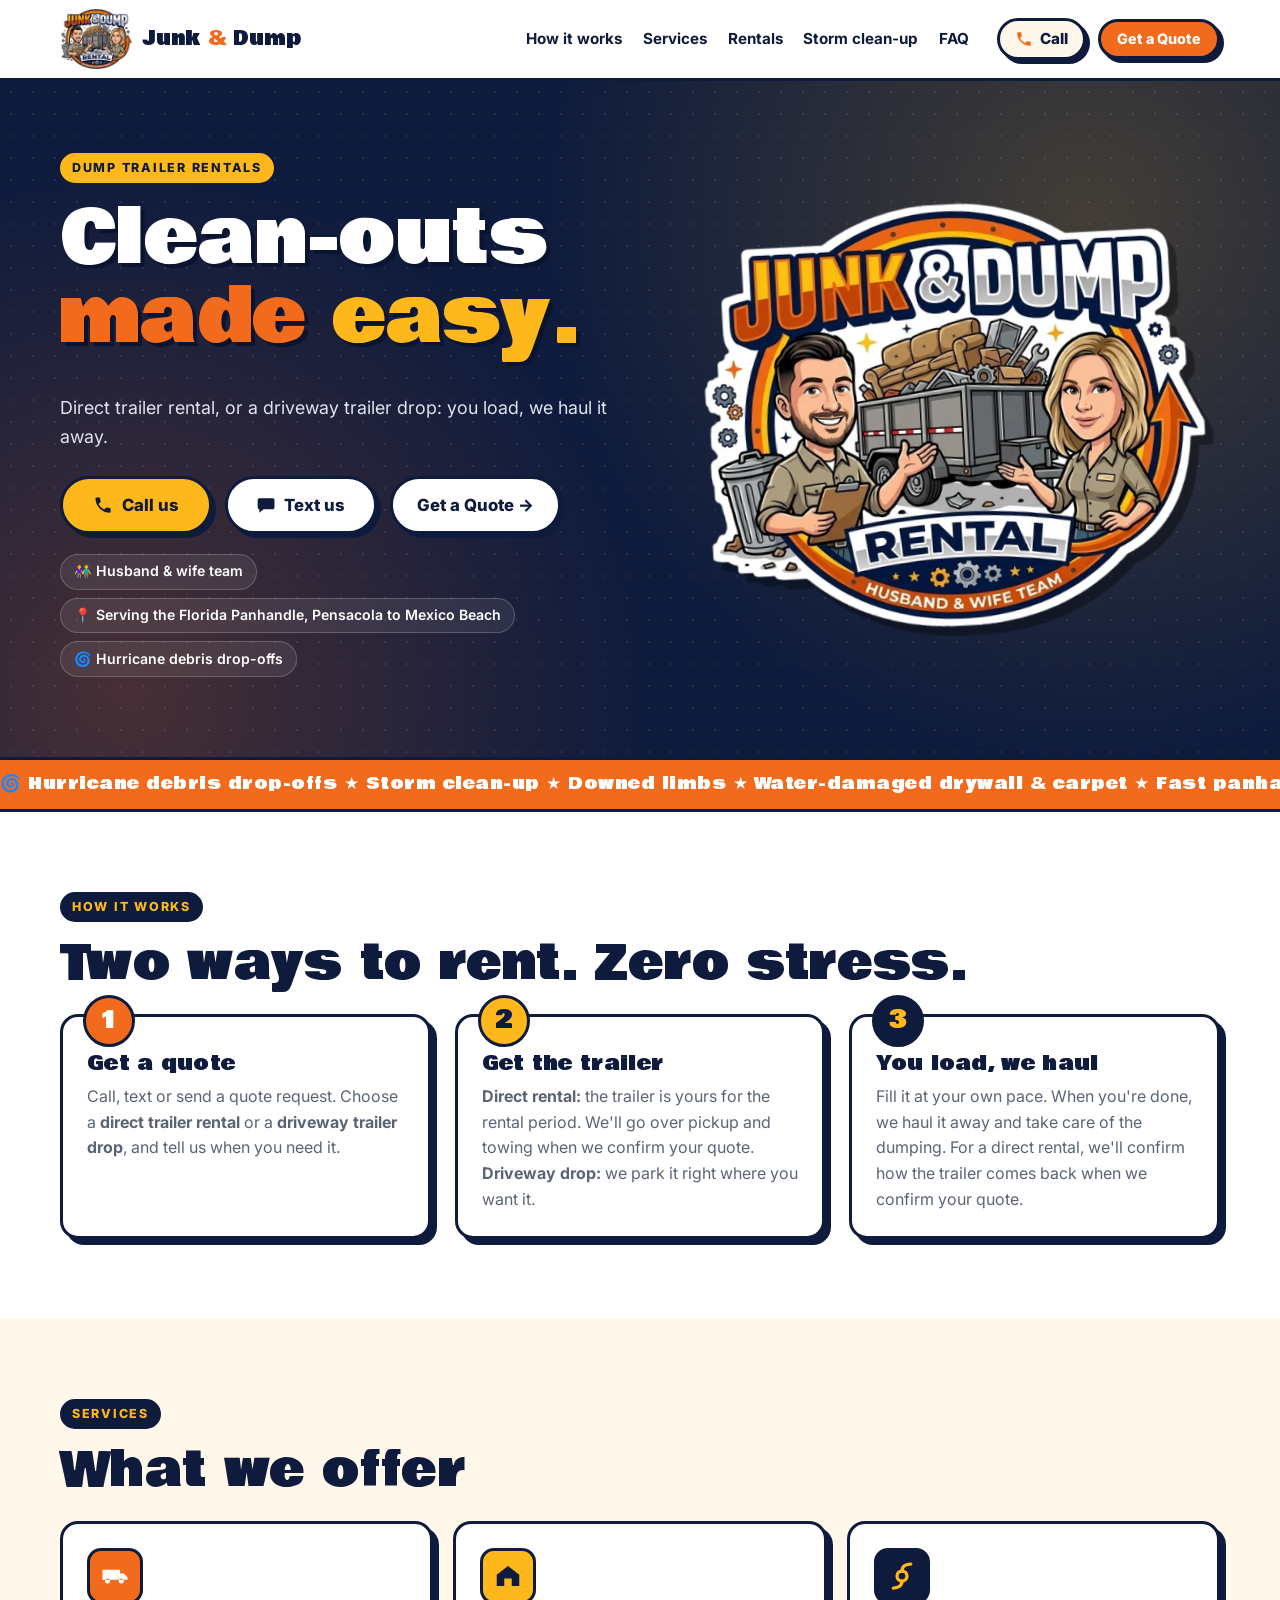
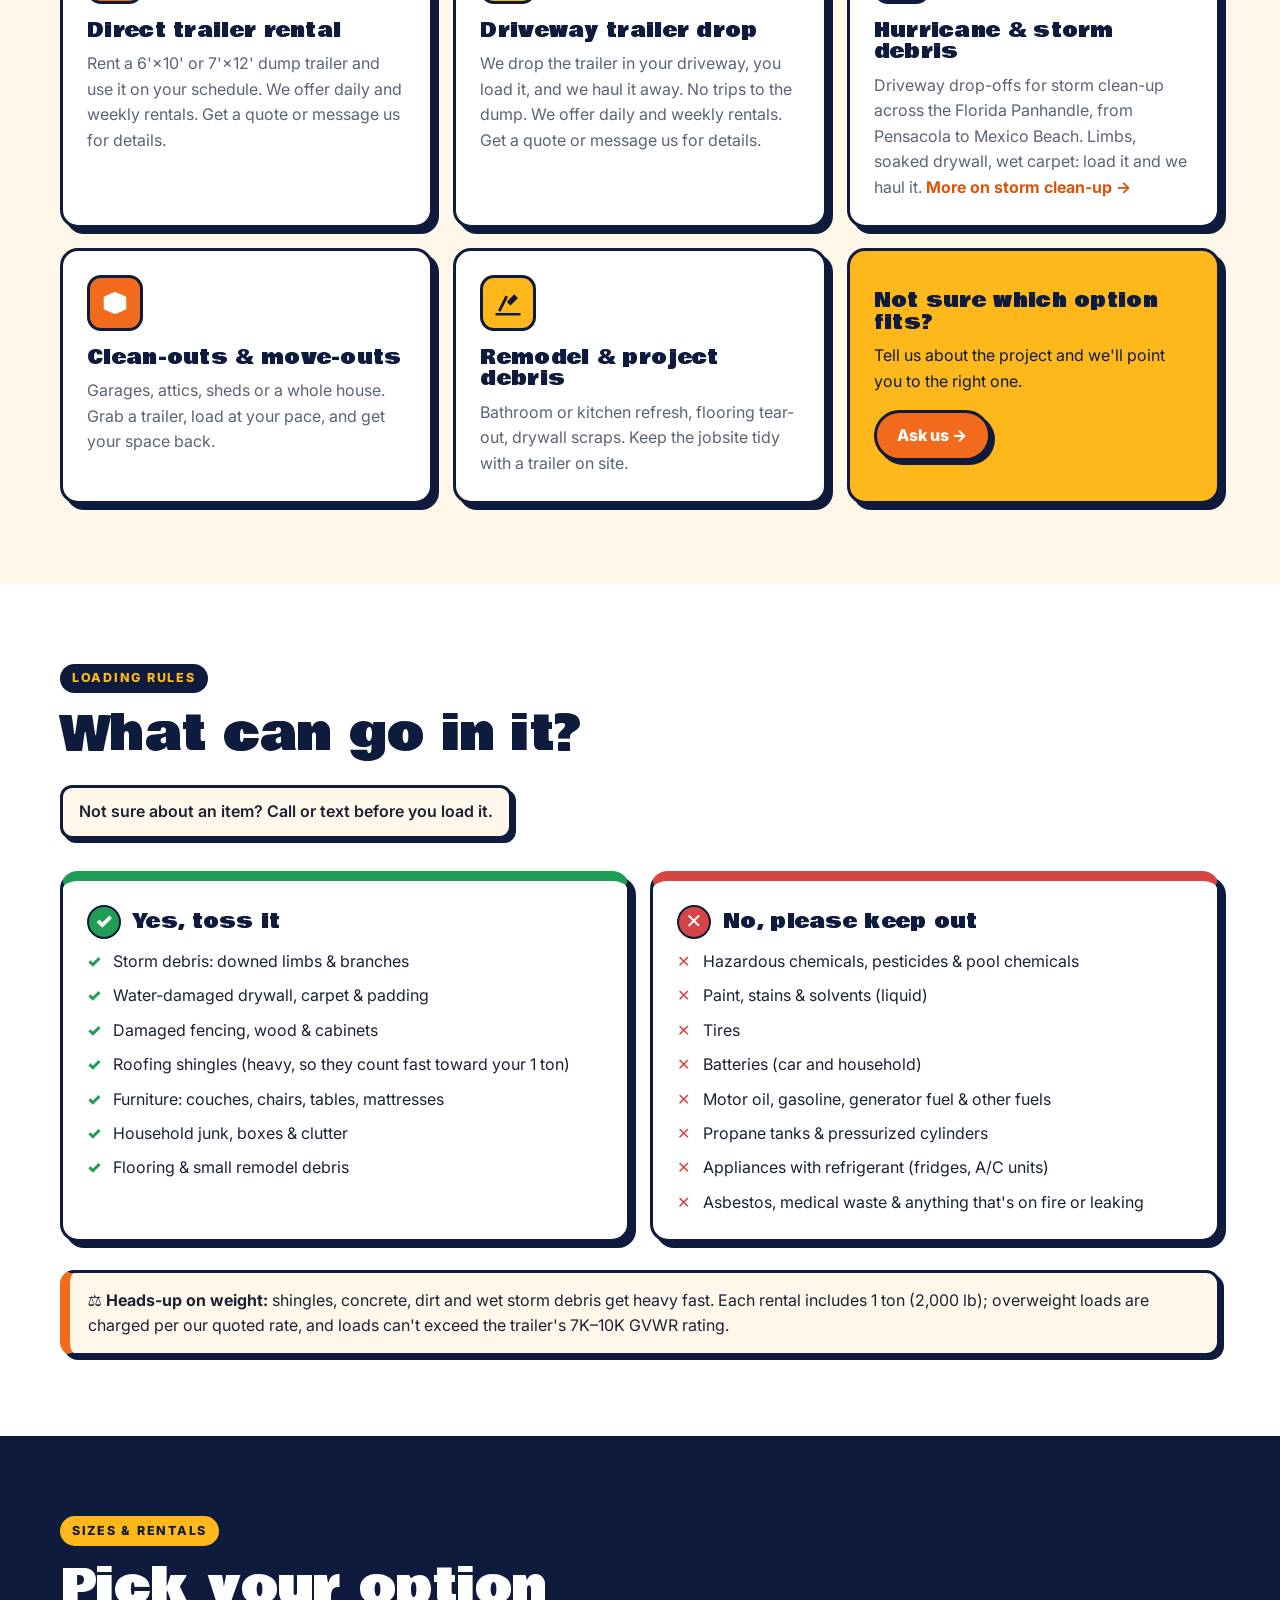
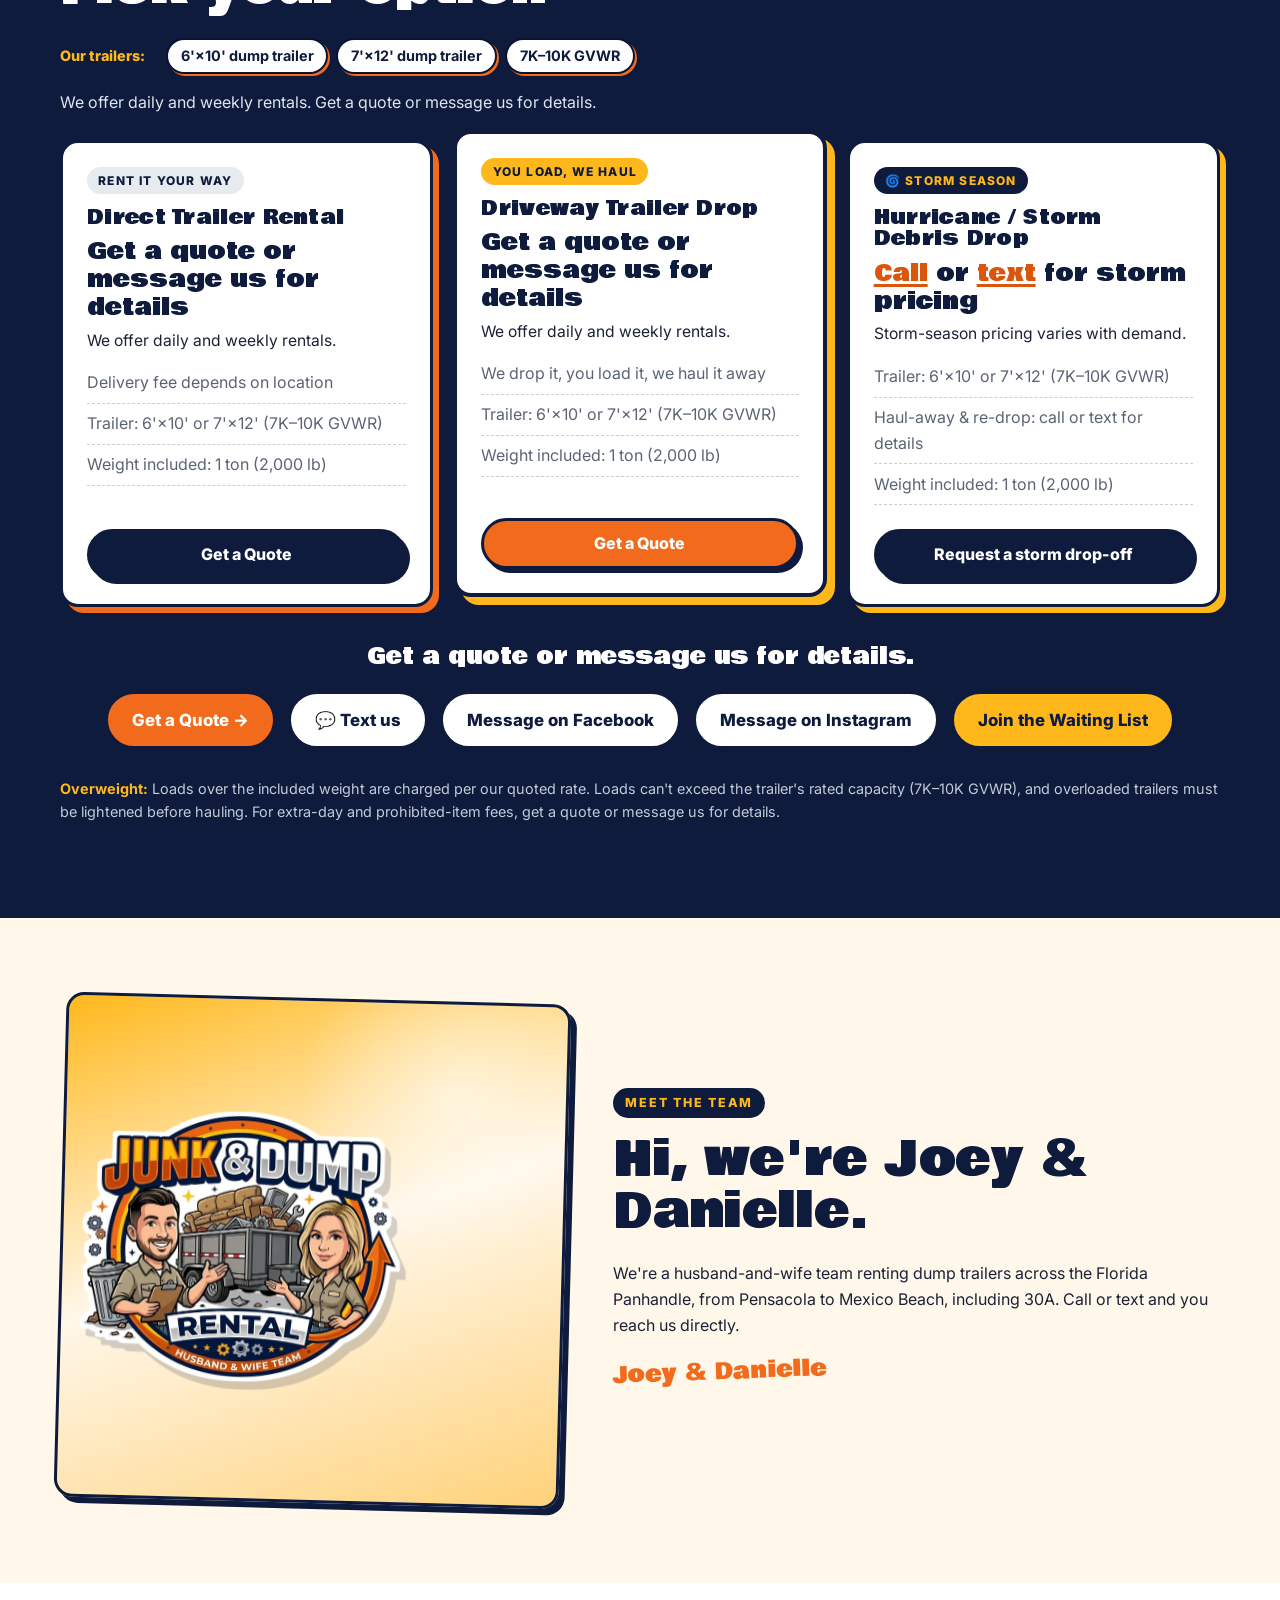
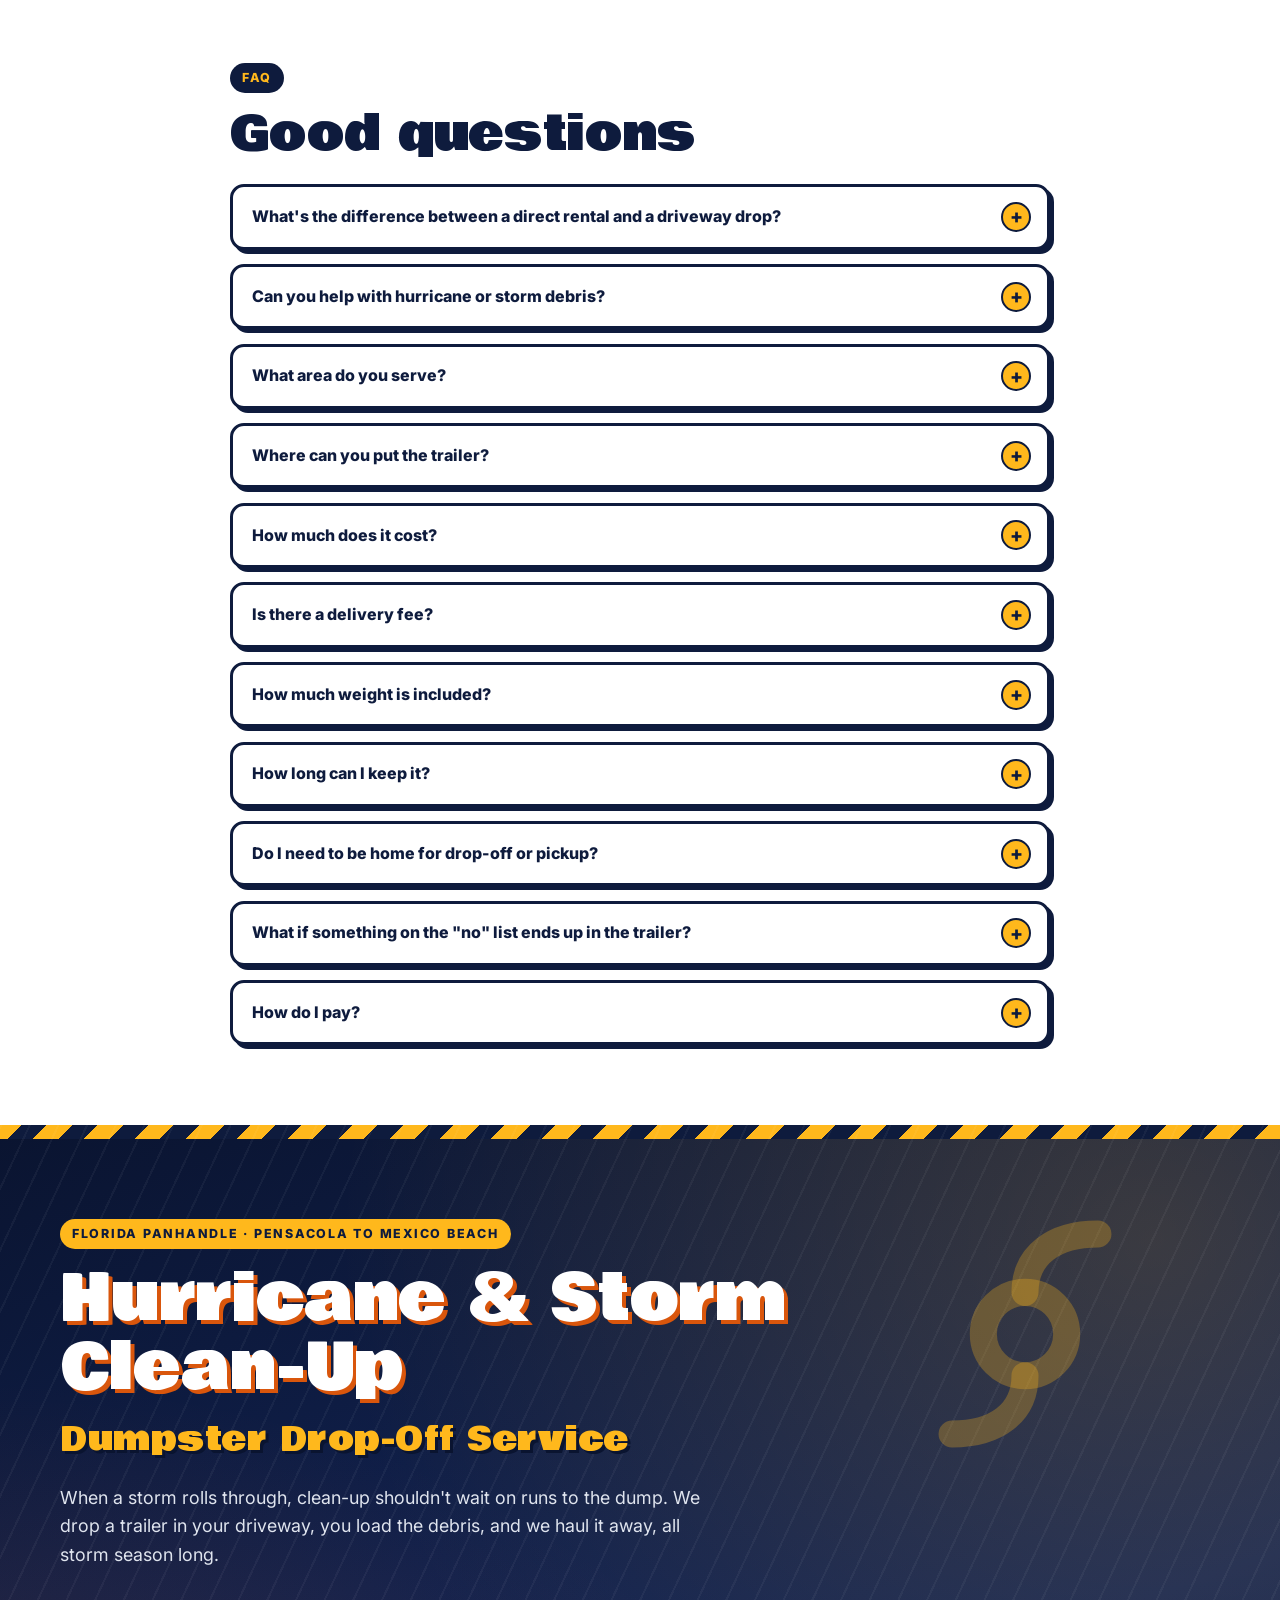
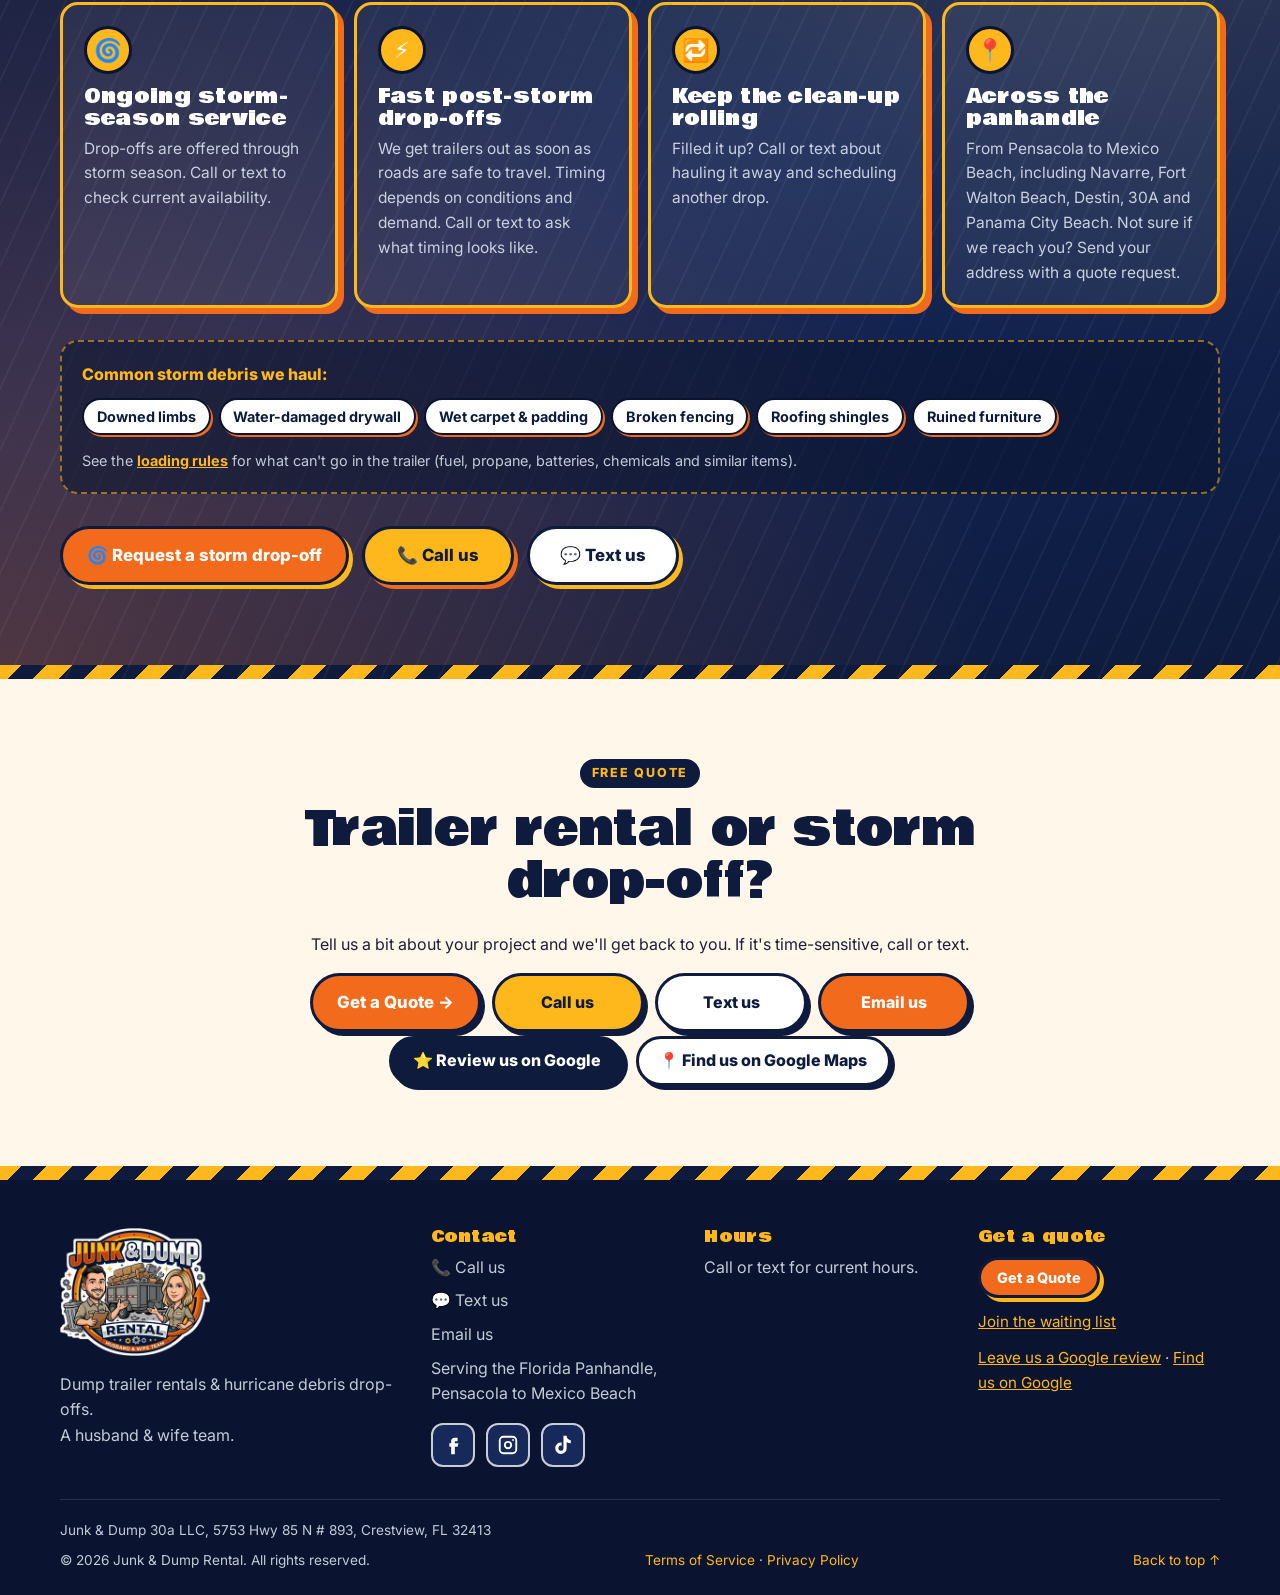
==== commit 75a19934: "Switch business email to dump30a@gmail.com; add mailing address to footers, Terms/Privacy contact an" ====
--- a/index.html
+++ b/index.html
@@ -52,6 +52,14 @@
     "logo": "https://www.oncommandresponse.com/assets/logo-640.png",
     "image": "https://www.oncommandresponse.com/assets/og-image.jpg",
     "telephone": "+1-850-660-9936",
+    "address": {
+      "@type": "PostalAddress",
+      "streetAddress": "5753 Hwy 85 N # 893",
+      "addressLocality": "Crestview",
+      "addressRegion": "FL",
+      "postalCode": "32413",
+      "addressCountry": "US"
+    },
     "makesOffer": [
       {
         "@type": "Offer",
@@ -471,7 +479,7 @@
           <a href="assets/quote.html" class="btn btn-orange btn-lg">Get a Quote →</a>
           <a href="tel:+18506609936" class="btn btn-gold" aria-label="Call Junk &amp; Dump">Call us</a>
           <a href="sms:+18506609936" class="btn btn-outline" aria-label="Text Junk &amp; Dump">Text us</a>
-          <a href="mailto:Joseph.heidel@gmail.com" class="btn btn-orange" aria-label="Email Junk &amp; Dump">Email us</a>
+          <a href="mailto:dump30a@gmail.com" class="btn btn-orange" aria-label="Email Junk &amp; Dump">Email us</a>
         </p>
         <p class="quote-contact">
           <a href="https://g.page/r/CW2k5FEiHb6nEBI/review" class="btn btn-navy" target="_blank" rel="noopener">⭐ Review us on Google</a>
@@ -494,7 +502,7 @@
         <ul class="footer-list">
           <li><a href="tel:+18506609936" aria-label="Call Junk &amp; Dump">📞 Call us</a></li>
           <li><a href="sms:+18506609936" aria-label="Text Junk &amp; Dump">💬 Text us</a></li>
-          <li><a href="mailto:Joseph.heidel@gmail.com" aria-label="Email Junk &amp; Dump">Email us</a></li>
+          <li><a href="mailto:dump30a@gmail.com" aria-label="Email Junk &amp; Dump">Email us</a></li>
           <li>Serving the Florida Panhandle, Pensacola to Mexico Beach</li>
         </ul>
         <div class="social">
@@ -523,6 +531,7 @@
       </div>
     </div>
     <div class="container footer-bottom">
+      <p class="footer-address">Junk &amp; Dump 30a LLC, 5753 Hwy 85 N # 893, Crestview, FL 32413</p>
       <p>© <span id="year">2026</span> Junk &amp; Dump Rental. All rights reserved.</p>
       <p class="footer-legal"><a href="terms.html">Terms of Service</a> · <a href="privacy.html">Privacy Policy</a></p>
       <a href="#top">Back to top ↑</a>
--- a/styles.css
+++ b/styles.css
@@ -311,6 +311,7 @@
 .footer-cta { margin-top: .15rem; }
 .footer-bottom { display: flex; flex-wrap: wrap; gap: .5rem 1.5rem; justify-content: space-between; border-top: 1px solid rgba(255,255,255,.12); padding: 1.25rem 0 1.5rem; font-size: .85rem; }
 .footer-bottom p { margin: 0; }
+.footer-bottom .footer-address { flex-basis: 100%; }
 .footer-bottom a { color: var(--gold); text-decoration: none; }
 
 /* Mobile sticky action bar */
